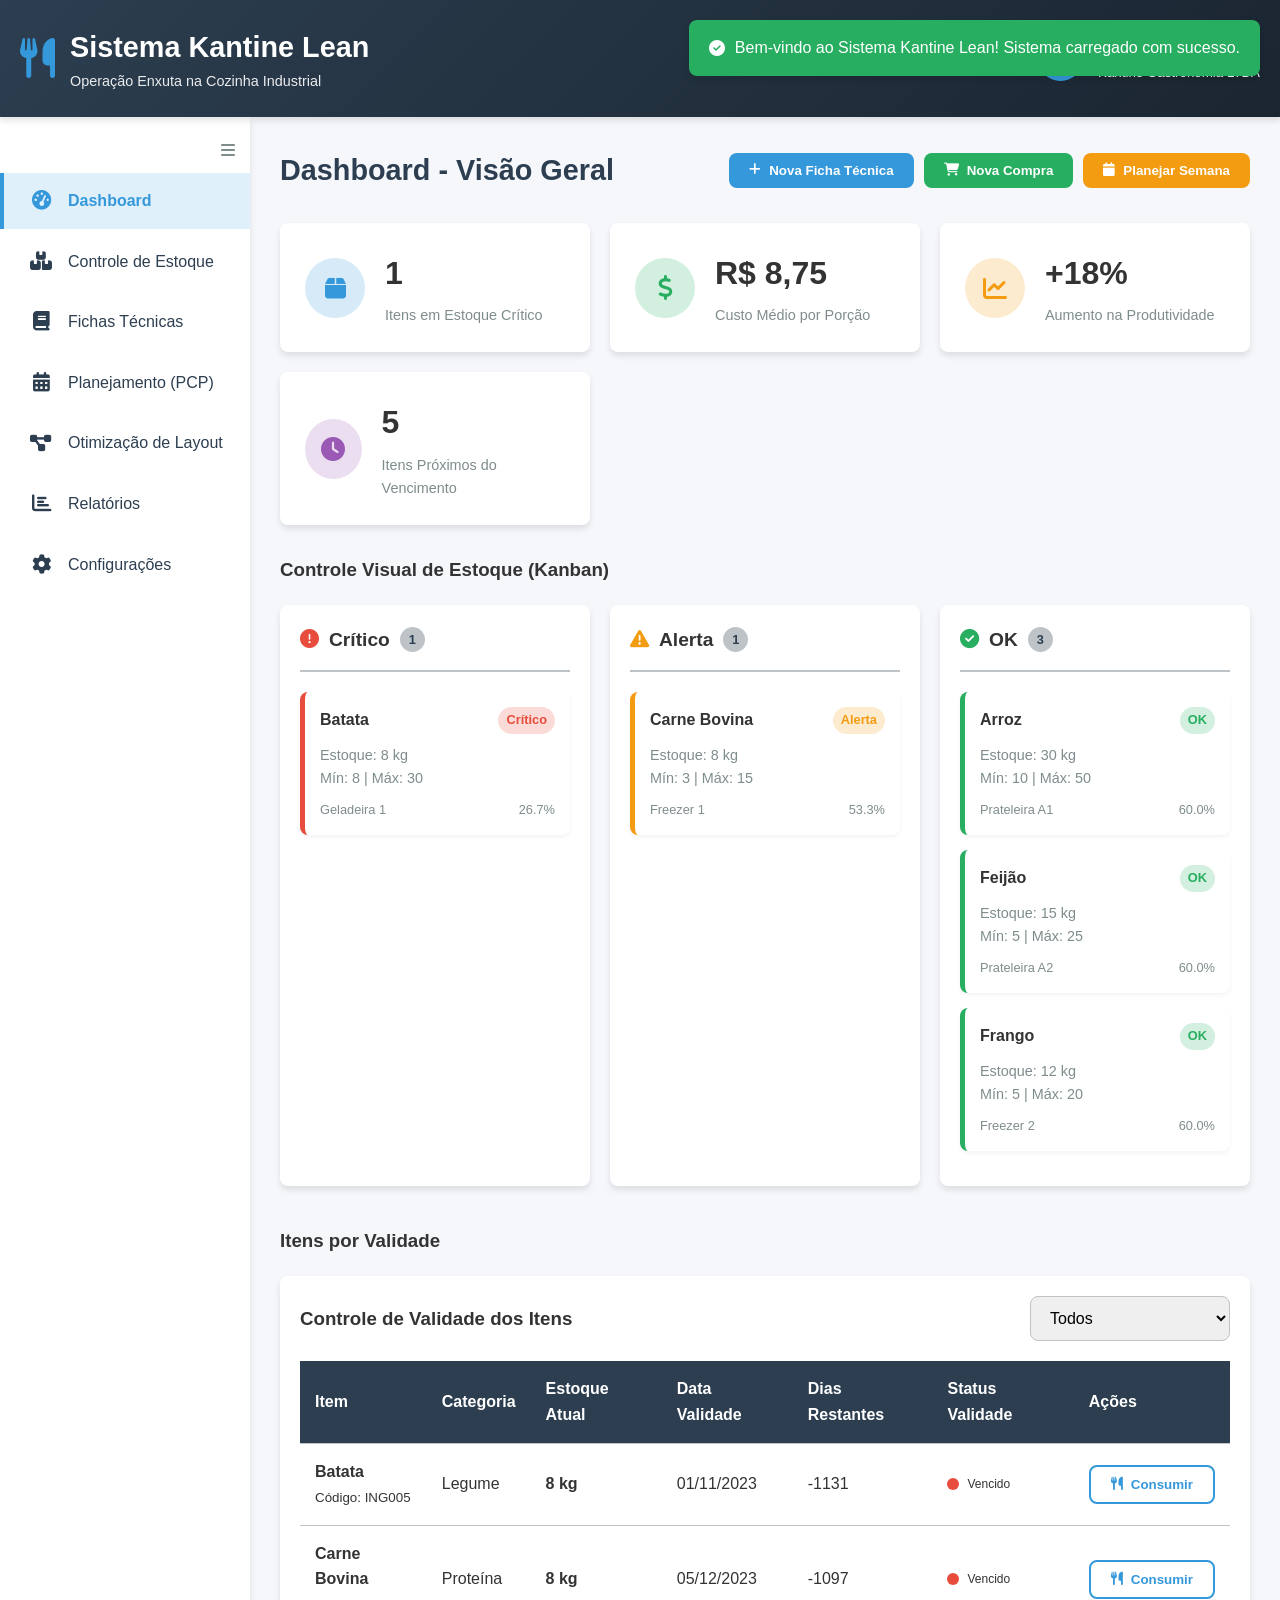
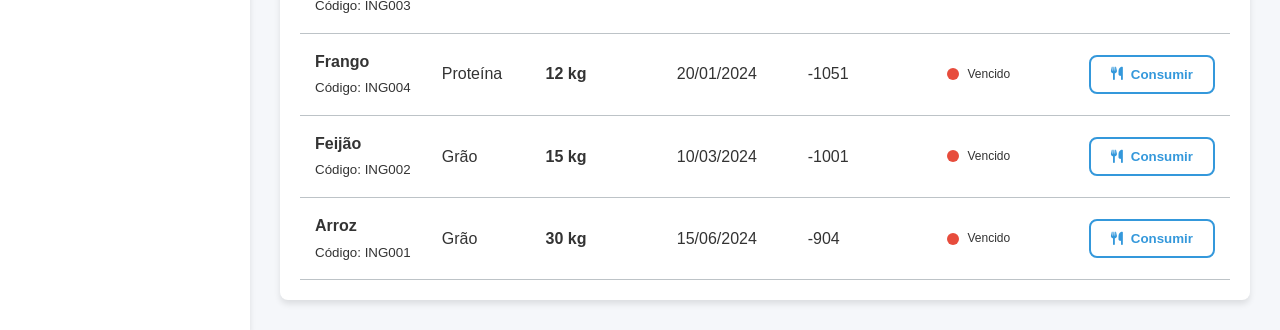
==== index.html @ 57b2794e "Add files via upload" ====
<!DOCTYPE html>
<html lang="pt-br">
<head>
    <meta charset="UTF-8">
    <meta name="viewport" content="width=device-width, initial-scale=1.0">
    <title>Sistema Kantine Lean - Operação Enxuta</title>
    <link rel="stylesheet" href="https://cdnjs.cloudflare.com/ajax/libs/font-awesome/6.4.0/css/all.min.css">
    <style>
        /* Reset e Estilos Globais */
        * {
            margin: 0;
            padding: 0;
            box-sizing: border-box;
        }

        :root {
            --primary-color: #2c3e50;
            --secondary-color: #3498db;
            --accent-color: #e74c3c;
            --success-color: #27ae60;
            --warning-color: #f39c12;
            --light-color: #ecf0f1;
            --dark-color: #2c3e50;
            --gray-color: #7f8c8d;
            --light-gray: #bdc3c7;
            --shadow: 0 4px 6px rgba(0, 0, 0, 0.1);
            --radius: 8px;
            --transition: all 0.3s ease;
        }

        body {
            font-family: 'Segoe UI', Tahoma, Geneva, Verdana, sans-serif;
            background-color: #f5f7fa;
            color: #333;
            line-height: 1.6;
        }

        .container {
            max-width: 1400px;
            margin: 0 auto;
            padding: 0 20px;
        }

        /* Header */
        .header {
            background: linear-gradient(135deg, var(--primary-color), #1a2530);
            color: white;
            padding: 1.5rem 0;
            box-shadow: var(--shadow);
            position: sticky;
            top: 0;
            z-index: 100;
        }

        .header-content {
            display: flex;
            justify-content: space-between;
            align-items: center;
        }

        .logo {
            display: flex;
            align-items: center;
            gap: 15px;
        }

        .logo-icon {
            font-size: 2.5rem;
            color: var(--secondary-color);
        }

        .logo-text h1 {
            font-size: 1.8rem;
            font-weight: 700;
        }

        .logo-text p {
            font-size: 0.9rem;
            opacity: 0.9;
        }

        .user-info {
            display: flex;
            align-items: center;
            gap: 15px;
        }

        .user-avatar {
            width: 45px;
            height: 45px;
            border-radius: 50%;
            background-color: var(--secondary-color);
            display: flex;
            align-items: center;
            justify-content: center;
            font-weight: bold;
        }

        /* Sidebar e Conteúdo Principal */
        .main-content {
            display: flex;
            min-height: calc(100vh - 120px);
        }

        .sidebar {
            width: 250px;
            background-color: white;
            box-shadow: var(--shadow);
            padding: 25px 0;
            transition: var(--transition);
        }

        .sidebar.collapsed {
            width: 70px;
        }

        .sidebar-toggle {
            display: flex;
            justify-content: flex-end;
            padding: 0 15px 15px;
            color: var(--gray-color);
            cursor: pointer;
        }

        .nav-menu {
            list-style: none;
        }

        .nav-item {
            margin-bottom: 5px;
        }

        .nav-link {
            display: flex;
            align-items: center;
            padding: 15px 25px;
            color: var(--dark-color);
            text-decoration: none;
            transition: var(--transition);
            border-left: 4px solid transparent;
        }

        .nav-link:hover {
            background-color: rgba(52, 152, 219, 0.1);
            border-left-color: var(--secondary-color);
        }

        .nav-link.active {
            background-color: rgba(52, 152, 219, 0.15);
            border-left-color: var(--secondary-color);
            color: var(--secondary-color);
            font-weight: 600;
        }

        .nav-icon {
            font-size: 1.2rem;
            margin-right: 15px;
            width: 24px;
            text-align: center;
        }

        .sidebar.collapsed .nav-text {
            display: none;
        }

        .sidebar.collapsed .nav-link {
            justify-content: center;
            padding: 15px 0;
        }

        .sidebar.collapsed .nav-icon {
            margin-right: 0;
        }

        .content {
            flex: 1;
            padding: 30px;
            overflow-y: auto;
        }

        /* Dashboard */
        .dashboard-header {
            display: flex;
            justify-content: space-between;
            align-items: center;
            margin-bottom: 30px;
        }

        .page-title {
            font-size: 1.8rem;
            color: var(--primary-color);
            font-weight: 700;
        }

        .quick-actions {
            display: flex;
            gap: 10px;
        }

        .btn {
            padding: 10px 20px;
            border: none;
            border-radius: var(--radius);
            cursor: pointer;
            font-weight: 600;
            display: inline-flex;
            align-items: center;
            gap: 8px;
            transition: var(--transition);
        }

        .btn-primary {
            background-color: var(--secondary-color);
            color: white;
        }

        .btn-success {
            background-color: var(--success-color);
            color: white;
        }

        .btn-warning {
            background-color: var(--warning-color);
            color: white;
        }

        .btn-danger {
            background-color: var(--accent-color);
            color: white;
        }

        .btn-outline {
            background-color: transparent;
            border: 2px solid var(--secondary-color);
            color: var(--secondary-color);
        }

        .btn:hover {
            transform: translateY(-2px);
            box-shadow: var(--shadow);
        }

        .stats-cards {
            display: grid;
            grid-template-columns: repeat(auto-fit, minmax(250px, 1fr));
            gap: 20px;
            margin-bottom: 30px;
        }

        .stat-card {
            background-color: white;
            border-radius: var(--radius);
            padding: 25px;
            box-shadow: var(--shadow);
            display: flex;
            align-items: center;
            transition: var(--transition);
        }

        .stat-card:hover {
            transform: translateY(-5px);
        }

        .stat-icon {
            width: 60px;
            height: 60px;
            border-radius: 50%;
            display: flex;
            align-items: center;
            justify-content: center;
            margin-right: 20px;
            font-size: 1.5rem;
        }

        .stat-icon.estoque {
            background-color: rgba(52, 152, 219, 0.2);
            color: var(--secondary-color);
        }

        .stat-icon.financeiro {
            background-color: rgba(39, 174, 96, 0.2);
            color: var(--success-color);
        }

        .stat-icon.produtividade {
            background-color: rgba(243, 156, 18, 0.2);
            color: var(--warning-color);
        }

        .stat-icon.qualidade {
            background-color: rgba(155, 89, 182, 0.2);
            color: #9b59b6;
        }

        .stat-info h3 {
            font-size: 2rem;
            margin-bottom: 5px;
        }

        .stat-info p {
            color: var(--gray-color);
            font-size: 0.9rem;
        }

        /* Kanban */
        .kanban-container {
            display: grid;
            grid-template-columns: repeat(auto-fill, minmax(300px, 1fr));
            gap: 20px;
            margin-top: 20px;
        }

        .kanban-column {
            background-color: white;
            border-radius: var(--radius);
            box-shadow: var(--shadow);
            padding: 20px;
        }

        .kanban-header {
            display: flex;
            justify-content: space-between;
            align-items: center;
            margin-bottom: 20px;
            padding-bottom: 15px;
            border-bottom: 2px solid var(--light-gray);
        }

        .column-title {
            font-size: 1.2rem;
            font-weight: 600;
            display: flex;
            align-items: center;
            gap: 10px;
        }

        .item-count {
            background-color: var(--light-gray);
            color: var(--dark-color);
            border-radius: 50%;
            width: 25px;
            height: 25px;
            display: flex;
            align-items: center;
            justify-content: center;
            font-size: 0.8rem;
        }

        .kanban-items {
            min-height: 100px;
        }

        .kanban-item {
            background-color: white;
            border-radius: var(--radius);
            padding: 15px;
            margin-bottom: 15px;
            box-shadow: 0 2px 4px rgba(0, 0, 0, 0.05);
            border-left: 5px solid;
            transition: var(--transition);
            cursor: pointer;
        }

        .kanban-item:hover {
            box-shadow: 0 4px 8px rgba(0, 0, 0, 0.1);
        }

        .kanban-item.critico {
            border-left-color: var(--accent-color);
        }

        .kanban-item.alerta {
            border-left-color: var(--warning-color);
        }

        .kanban-item.ok {
            border-left-color: var(--success-color);
        }

        .item-header {
            display: flex;
            justify-content: space-between;
            margin-bottom: 10px;
        }

        .item-title {
            font-weight: 600;
        }

        .item-status {
            font-size: 0.8rem;
            padding: 3px 8px;
            border-radius: 20px;
            font-weight: 600;
        }

        .status-critico {
            background-color: rgba(231, 76, 60, 0.2);
            color: var(--accent-color);
        }

        .status-alerta {
            background-color: rgba(243, 156, 18, 0.2);
            color: var(--warning-color);
        }

        .status-ok {
            background-color: rgba(39, 174, 96, 0.2);
            color: var(--success-color);
        }

        .item-details {
            font-size: 0.9rem;
            color: var(--gray-color);
            margin-bottom: 10px;
        }

        .item-footer {
            display: flex;
            justify-content: space-between;
            font-size: 0.8rem;
            color: var(--gray-color);
        }

        /* Formulários */
        .form-container {
            background-color: white;
            border-radius: var(--radius);
            box-shadow: var(--shadow);
            padding: 30px;
            max-width: 800px;
            margin: 0 auto;
        }

        .form-title {
            font-size: 1.5rem;
            margin-bottom: 25px;
            color: var(--primary-color);
            padding-bottom: 15px;
            border-bottom: 2px solid var(--light-gray);
        }

        .form-group {
            margin-bottom: 20px;
        }

        .form-row {
            display: flex;
            gap: 20px;
        }

        .form-row .form-group {
            flex: 1;
        }

        label {
            display: block;
            margin-bottom: 8px;
            font-weight: 600;
            color: var(--dark-color);
        }

        input, select, textarea {
            width: 100%;
            padding: 12px 15px;
            border: 1px solid var(--light-gray);
            border-radius: var(--radius);
            font-family: inherit;
            font-size: 1rem;
            transition: var(--transition);
        }

        input:focus, select:focus, textarea:focus {
            outline: none;
            border-color: var(--secondary-color);
            box-shadow: 0 0 0 3px rgba(52, 152, 219, 0.2);
        }

        .form-actions {
            display: flex;
            justify-content: flex-end;
            gap: 15px;
            margin-top: 30px;
            padding-top: 20px;
            border-top: 1px solid var(--light-gray);
        }

        /* Tabelas */
        .table-container {
            background-color: white;
            border-radius: var(--radius);
            box-shadow: var(--shadow);
            padding: 20px;
            overflow-x: auto;
        }

        .table-header {
            display: flex;
            justify-content: space-between;
            align-items: center;
            margin-bottom: 20px;
        }

        table {
            width: 100%;
            border-collapse: collapse;
        }

        thead {
            background-color: var(--primary-color);
            color: white;
        }

        th, td {
            padding: 15px;
            text-align: left;
            border-bottom: 1px solid var(--light-gray);
        }

        tbody tr:hover {
            background-color: rgba(52, 152, 219, 0.05);
        }

        .table-actions {
            display: flex;
            gap: 10px;
        }

        .action-btn {
            background: none;
            border: none;
            cursor: pointer;
            font-size: 1rem;
            padding: 5px;
            border-radius: 4px;
            transition: var(--transition);
        }

        .edit-btn {
            color: var(--secondary-color);
        }

        .edit-btn:hover {
            background-color: rgba(52, 152, 219, 0.1);
        }

        .delete-btn {
            color: var(--accent-color);
        }

        .delete-btn:hover {
            background-color: rgba(231, 76, 60, 0.1);
        }

        /* Layout Visual */
        .layout-container {
            background-color: white;
            border-radius: var(--radius);
            box-shadow: var(--shadow);
            padding: 30px;
            margin-top: 20px;
        }

        .layout-grid {
            display: grid;
            grid-template-columns: repeat(4, 1fr);
            grid-template-rows: repeat(4, 1fr);
            gap: 15px;
            height: 600px;
            margin-bottom: 30px;
        }

        .layout-area {
            border: 2px solid var(--light-gray);
            border-radius: var(--radius);
            display: flex;
            align-items: center;
            justify-content: center;
            padding: 20px;
            text-align: center;
            transition: var(--transition);
            cursor: pointer;
        }

        .layout-area:hover {
            transform: scale(1.02);
        }

        .area-recepcao {
            grid-column: 1;
            grid-row: 1 / 3;
            background-color: rgba(52, 152, 219, 0.1);
            border-color: var(--secondary-color);
        }

        .area-armazenamento {
            grid-column: 2;
            grid-row: 1 / 4;
            background-color: rgba(39, 174, 96, 0.1);
            border-color: var(--success-color);
        }

        .area-preparo {
            grid-column: 3;
            grid-row: 2 / 4;
            background-color: rgba(243, 156, 18, 0.1);
            border-color: var(--warning-color);
        }

        .area-cozimento {
            grid-column: 4;
            grid-row: 2 / 4;
            background-color: rgba(231, 76, 60, 0.1);
            border-color: var(--accent-color);
        }

        .area-montagem {
            grid-column: 3 / 5;
            grid-row: 4;
            background-color: rgba(155, 89, 182, 0.1);
            border-color: #9b59b6;
        }

        .area-expedicao {
            grid-column: 1 / 3;
            grid-row: 4;
            background-color: rgba(41, 128, 185, 0.1);
            border-color: #2980b9;
        }

        /* Fichas Técnicas */
        .recipe-card {
            background-color: white;
            border-radius: var(--radius);
            box-shadow: var(--shadow);
            padding: 25px;
            margin-bottom: 20px;
            transition: var(--transition);
        }

        .recipe-card:hover {
            transform: translateY(-5px);
        }

        .recipe-header {
            display: flex;
            justify-content: space-between;
            align-items: center;
            margin-bottom: 20px;
            padding-bottom: 15px;
            border-bottom: 2px solid var(--light-gray);
        }

        .recipe-title {
            font-size: 1.4rem;
            color: var(--primary-color);
        }

        .recipe-cost {
            font-weight: 600;
            color: var(--success-color);
            font-size: 1.2rem;
        }

        .recipe-details {
            display: grid;
            grid-template-columns: repeat(auto-fit, minmax(200px, 1fr));
            gap: 15px;
            margin-bottom: 20px;
        }

        .detail-item {
            display: flex;
            flex-direction: column;
        }

        .detail-label {
            font-size: 0.9rem;
            color: var(--gray-color);
            margin-bottom: 5px;
        }

        .detail-value {
            font-weight: 600;
        }

        /* Modal */
        .modal {
            display: none;
            position: fixed;
            top: 0;
            left: 0;
            width: 100%;
            height: 100%;
            background-color: rgba(0, 0, 0, 0.5);
            z-index: 1000;
            align-items: center;
            justify-content: center;
        }

        .modal.active {
            display: flex;
        }

        .modal-content {
            background-color: white;
            border-radius: var(--radius);
            width: 90%;
            max-width: 700px;
            max-height: 90vh;
            overflow-y: auto;
            box-shadow: 0 10px 30px rgba(0, 0, 0, 0.2);
        }

        .modal-header {
            display: flex;
            justify-content: space-between;
            align-items: center;
            padding: 20px 30px;
            border-bottom: 1px solid var(--light-gray);
        }

        .modal-title {
            font-size: 1.5rem;
            color: var(--primary-color);
        }

        .modal-close {
            background: none;
            border: none;
            font-size: 1.5rem;
            cursor: pointer;
            color: var(--gray-color);
        }

        .modal-body {
            padding: 30px;
        }

        /* Responsividade */
        @media (max-width: 1024px) {
            .main-content {
                flex-direction: column;
            }
            
            .sidebar {
                width: 100%;
                padding: 15px 0;
            }
            
            .nav-menu {
                display: flex;
                overflow-x: auto;
            }
            
            .nav-item {
                margin-bottom: 0;
                flex-shrink: 0;
            }
            
            .nav-link {
                padding: 15px 20px;
                border-left: none;
                border-bottom: 3px solid transparent;
            }
            
            .nav-link:hover, .nav-link.active {
                border-left: none;
                border-bottom-color: var(--secondary-color);
            }
            
            .content {
                padding: 20px;
            }
            
            .layout-grid {
                height: 400px;
            }
        }

        @media (max-width: 768px) {
            .header-content {
                flex-direction: column;
                gap: 15px;
                text-align: center;
            }
            
            .quick-actions {
                flex-wrap: wrap;
                justify-content: center;
            }
            
            .form-row {
                flex-direction: column;
                gap: 0;
            }
            
            .layout-grid {
                grid-template-columns: repeat(2, 1fr);
                grid-template-rows: repeat(6, 1fr);
                height: 500px;
            }
            
            .area-recepcao {
                grid-column: 1;
                grid-row: 1;
            }
            
            .area-armazenamento {
                grid-column: 2;
                grid-row: 1 / 3;
            }
            
            .area-preparo {
                grid-column: 1;
                grid-row: 2 / 4;
            }
            
            .area-cozimento {
                grid-column: 2;
                grid-row: 3 / 5;
            }
            
            .area-montagem {
                grid-column: 1;
                grid-row: 4 / 6;
            }
            
            .area-expedicao {
                grid-column: 2;
                grid-row: 5 / 7;
            }
        }

        /* Animações */
        @keyframes fadeIn {
            from { opacity: 0; transform: translateY(20px); }
            to { opacity: 1; transform: translateY(0); }
        }

        .fade-in {
            animation: fadeIn 0.5s ease forwards;
        }

        /* Notificações */
        .notification {
            position: fixed;
            top: 20px;
            right: 20px;
            padding: 15px 20px;
            border-radius: var(--radius);
            color: white;
            display: flex;
            align-items: center;
            gap: 10px;
            box-shadow: var(--shadow);
            z-index: 1001;
            animation: fadeIn 0.3s ease;
        }

        .notification.success {
            background-color: var(--success-color);
        }

        .notification.warning {
            background-color: var(--warning-color);
        }

        .notification.error {
            background-color: var(--accent-color);
        }

        /* Badges */
        .badge {
            display: inline-block;
            padding: 5px 10px;
            border-radius: 20px;
            font-size: 0.8rem;
            font-weight: 600;
        }

        .badge-primary {
            background-color: rgba(52, 152, 219, 0.2);
            color: var(--secondary-color);
        }

        .badge-success {
            background-color: rgba(39, 174, 96, 0.2);
            color: var(--success-color);
        }

        .badge-warning {
            background-color: rgba(243, 156, 18, 0.2);
            color: var(--warning-color);
        }

        .badge-danger {
            background-color: rgba(231, 76, 60, 0.2);
            color: var(--accent-color);
        }
    </style>
</head>
<body>
<!DOCTYPE html>
<html lang="pt-br">
<head>
    <meta charset="UTF-8">
    <meta name="viewport" content="width=device-width, initial-scale=1.0">
    <title>Sistema Kantine Lean - Operação Enxuta</title>
    <link rel="stylesheet" href="style.css">
    <link rel="stylesheet" href="https://cdnjs.cloudflare.com/ajax/libs/font-awesome/6.4.0/css/all.min.css">
    <style>
        /* Estilos adicionais para a coluna de validade */
        .validade-status {
            display: flex;
            align-items: center;
            gap: 8px;
        }
        
        .validade-indicator {
            width: 12px;
            height: 12px;
            border-radius: 50%;
        }
        
        .validade-ok {
            background-color: #27ae60;
        }
        
        .validade-alerta {
            background-color: #f39c12;
        }
        
        .validade-critica {
            background-color: #e74c3c;
        }
        
        .validade-text {
            font-size: 12px;
            font-weight: 500;
        }
        
        /* Ajustes para os modais */
        .modal {
            z-index: 10000;
        }
        
        /* Ajustes para os formulários */
        .form-group input:valid,
        .form-group select:valid {
            border-color: #27ae60;
        }
        
        .form-group input:invalid:focus,
        .form-group select:invalid:focus {
            border-color: #e74c3c;
        }
    </style>
</head>
<body>
    <!-- Header -->
    <header class="header">
        <div class="container header-content">
            <div class="logo">
                <div class="logo-icon">
                    <i class="fas fa-utensils"></i>
                </div>
                <div class="logo-text">
                    <h1>Sistema Kantine Lean</h1>
                    <p>Operação Enxuta na Cozinha Industrial</p>
                </div>
            </div>
            <div class="user-info">
                <div class="user-avatar">
                    <i class="fas fa-user"></i>
                </div>
                <div>
                    <p>Gerente da Cozinha</p>
                    <small>Kantine Gastronomia LTDA</small>
                </div>
            </div>
        </div>
    </header>

    <!-- Conteúdo Principal -->
    <div class="main-content">
        <!-- Sidebar -->
        <nav class="sidebar">
            <div class="sidebar-toggle" id="sidebarToggle">
                <i class="fas fa-bars"></i>
            </div>
            <ul class="nav-menu">
                <li class="nav-item">
                    <a href="#" class="nav-link active" data-page="dashboard">
                        <i class="fas fa-tachometer-alt nav-icon"></i>
                        <span class="nav-text">Dashboard</span>
                    </a>
                </li>
                <li class="nav-item">
                    <a href="#" class="nav-link" data-page="estoque">
                        <i class="fas fa-boxes nav-icon"></i>
                        <span class="nav-text">Controle de Estoque</span>
                    </a>
                </li>
                <li class="nav-item">
                    <a href="#" class="nav-link" data-page="fichas">
                        <i class="fas fa-book nav-icon"></i>
                        <span class="nav-text">Fichas Técnicas</span>
                    </a>
                </li>
                <li class="nav-item">
                    <a href="#" class="nav-link" data-page="pcp">
                        <i class="fas fa-calendar-alt nav-icon"></i>
                        <span class="nav-text">Planejamento (PCP)</span>
                    </a>
                </li>
                <li class="nav-item">
                    <a href="#" class="nav-link" data-page="layout">
                        <i class="fas fa-project-diagram nav-icon"></i>
                        <span class="nav-text">Otimização de Layout</span>
                    </a>
                </li>
                <li class="nav-item">
                    <a href="#" class="nav-link" data-page="relatorios">
                        <i class="fas fa-chart-bar nav-icon"></i>
                        <span class="nav-text">Relatórios</span>
                    </a>
                </li>
                <li class="nav-item">
                    <a href="#" class="nav-link" data-page="configuracoes">
                        <i class="fas fa-cog nav-icon"></i>
                        <span class="nav-text">Configurações</span>
                    </a>
                </li>
            </ul>
        </nav>

        <!-- Conteúdo Dinâmico -->
        <main class="content" id="mainContent">
            <!-- Dashboard será carregado aqui por padrão -->
            <div class="dashboard-content" id="dashboardPage">
                <div class="dashboard-header">
                    <h2 class="page-title">Dashboard - Visão Geral</h2>
                    <div class="quick-actions">
                        <button class="btn btn-primary" id="novaFichaBtn">
                            <i class="fas fa-plus"></i> Nova Ficha Técnica
                        </button>
                        <button class="btn btn-success" id="novaCompraBtn">
                            <i class="fas fa-shopping-cart"></i> Nova Compra
                        </button>
                        <button class="btn btn-warning" id="planejamentoBtn">
                            <i class="fas fa-calendar"></i> Planejar Semana
                        </button>
                    </div>
                </div>

                <!-- Cards de Estatísticas -->
                <div class="stats-cards">
                    <div class="stat-card">
                        <div class="stat-icon estoque">
                            <i class="fas fa-box"></i>
                        </div>
                        <div class="stat-info">
                            <h3 id="estoqueCritico">12</h3>
                            <p>Itens em Estoque Crítico</p>
                        </div>
                    </div>
                    <div class="stat-card">
                        <div class="stat-icon financeiro">
                            <i class="fas fa-dollar-sign"></i>
                        </div>
                        <div class="stat-info">
                            <h3>R$ <span id="custoMedio">8,75</span></h3>
                            <p>Custo Médio por Porção</p>
                        </div>
                    </div>
                    <div class="stat-card">
                        <div class="stat-icon produtividade">
                            <i class="fas fa-chart-line"></i>
                        </div>
                        <div class="stat-info">
                            <h3 id="produtividade">+18%</h3>
                            <p>Aumento na Produtividade</p>
                        </div>
                    </div>
                    <div class="stat-card">
                        <div class="stat-icon qualidade">
                            <i class="fas fa-clock"></i>
                        </div>
                        <div class="stat-info">
                            <h3 id="validadeCritica">3</h3>
                            <p>Itens Próximos do Vencimento</p>
                        </div>
                    </div>
                </div>

                <!-- Sistema Kanban -->
                <h3 style="margin: 30px 0 20px;">Controle Visual de Estoque (Kanban)</h3>
                <div class="kanban-container">
                    <div class="kanban-column">
                        <div class="kanban-header">
                            <div class="column-title">
                                <i class="fas fa-exclamation-circle" style="color: #e74c3c;"></i>
                                <span>Crítico</span>
                                <div class="item-count" id="countCritico">5</div>
                            </div>
                        </div>
                        <div class="kanban-items" id="kanbanCritico">
                            <!-- Itens críticos serão inseridos aqui via JavaScript -->
                        </div>
                    </div>
                    
                    <div class="kanban-column">
                        <div class="kanban-header">
                            <div class="column-title">
                                <i class="fas fa-exclamation-triangle" style="color: #f39c12;"></i>
                                <span>Alerta</span>
                                <div class="item-count" id="countAlerta">7</div>
                            </div>
                        </div>
                        <div class="kanban-items" id="kanbanAlerta">
                            <!-- Itens em alerta serão inseridos aqui via JavaScript -->
                        </div>
                    </div>
                    
                    <div class="kanban-column">
                        <div class="kanban-header">
                            <div class="column-title">
                                <i class="fas fa-check-circle" style="color: #27ae60;"></i>
                                <span>OK</span>
                                <div class="item-count" id="countOk">24</div>
                            </div>
                        </div>
                        <div class="kanban-items" id="kanbanOk">
                            <!-- Itens OK serão inseridos aqui via JavaScript -->
                        </div>
                    </div>
                </div>

                <!-- Tabela de Itens com Validade -->
                <h3 style="margin: 40px 0 20px;">Itens por Validade</h3>
                <div class="table-container">
                    <div class="table-header">
                        <h3>Controle de Validade dos Itens</h3>
                        <select id="filtroValidade" style="width: 200px;">
                            <option value="todos">Todos</option>
                            <option value="critica">Próximos do Vencimento</option>
                            <option value="alerta">Atenção</option>
                            <option value="ok">OK</option>
                        </select>
                    </div>
                    <table id="validadeTable">
                        <thead>
                            <tr>
                                <th>Item</th>
                                <th>Categoria</th>
                                <th>Estoque Atual</th>
                                <th>Data Validade</th>
                                <th>Dias Restantes</th>
                                <th>Status Validade</th>
                                <th>Ações</th>
                            </tr>
                        </thead>
                        <tbody id="validadeTableBody">
                            <!-- Dados serão inseridos via JavaScript -->
                        </tbody>
                    </table>
                </div>
            </div>

            <!-- Página de Estoque (inicialmente oculta) -->
            <div class="estoque-content" id="estoquePage" style="display: none;">
                <div class="dashboard-header">
                    <h2 class="page-title">Controle de Estoque Kanban</h2>
                    <div class="quick-actions">
                        <button class="btn btn-primary" id="novoItemBtn">
                            <i class="fas fa-plus"></i> Novo Item
                        </button>
                        <button class="btn btn-success" id="entradaEstoqueBtn">
                            <i class="fas fa-arrow-down"></i> Entrada
                        </button>
                        <button class="btn btn-warning" id="saidaEstoqueBtn">
                            <i class="fas fa-arrow-up"></i> Saída
                        </button>
                        <button class="btn btn-info" id="movimentacoesBtn">
                            <i class="fas fa-history"></i> Histórico
                        </button>
                    </div>
                </div>

                <div class="table-container">
                    <div class="table-header">
                        <h3>Todos os Itens em Estoque</h3>
                        <input type="text" id="buscarItemInput" placeholder="Buscar item..." style="width: 300px;">
                    </div>
                    <table id="estoqueTable">
                        <thead>
                            <tr>
                                <th>Item</th>
                                <th>Categoria</th>
                                <th>Estoque Atual</th>
                                <th>Estoque Mín.</th>
                                <th>Estoque Máx.</th>
                                <th>Data Validade</th>
                                <th>Status Validade</th>
                                <th>Localização</th>
                                <th>Status Estoque</th>
                                <th>Ações</th>
                            </tr>
                        </thead>
                        <tbody id="estoqueTableBody">
                            <!-- Dados serão inseridos via JavaScript -->
                        </tbody>
                    </table>
                </div>
                
                <!-- Histórico de Movimentações -->
                <div class="table-container" id="historicoContainer" style="display: none; margin-top: 30px;">
                    <div class="table-header">
                        <h3>Histórico de Movimentações</h3>
                        <div>
                            <select id="filtroTipoMov">
                                <option value="todos">Todos os tipos</option>
                                <option value="entrada">Entradas</option>
                                <option value="saida">Saídas</option>
                                <option value="ajuste">Ajustes</option>
                            </select>
                            <input type="date" id="filtroDataMov" style="margin-left: 10px;">
                        </div>
                    </div>
                    <table id="historicoTable">
                        <thead>
                            <tr>
                                <th>Data</th>
                                <th>Tipo</th>
                                <th>Item</th>
                                <th>Quantidade</th>
                                <th>Responsável</th>
                                <th>Motivo</th>
                                <th>Lote</th>
                            </tr>
                        </thead>
                        <tbody id="historicoTableBody">
                            <!-- Dados serão inseridos via JavaScript -->
                        </tbody>
                    </table>
                </div>
            </div>

            <!-- Página de Fichas Técnicas (inicialmente oculta) -->
            <div class="fichas-content" id="fichasPage" style="display: none;">
                <div class="dashboard-header">
                    <h2 class="page-title">Fichas Técnicas e POPs</h2>
                    <div class="quick-actions">
                        <button class="btn btn-primary" id="novaReceitaBtn">
                            <i class="fas fa-plus"></i> Nova Receita
                        </button>
                        <button class="btn btn-success" id="calcularCustosBtn">
                            <i class="fas fa-calculator"></i> Calcular Custos
                        </button>
                        <button class="btn btn-info" id="gerarPOPBtn">
                            <i class="fas fa-print"></i> Gerar POP
                        </button>
                    </div>
                </div>

                <div class="tabs" style="margin-bottom: 20px;">
                    <div class="tab active" data-subtab="fichas-list">Todas as Receitas</div>
                    <div class="tab" data-subtab="fichas-detail">Detalhes da Receita</div>
                    <div class="tab" data-subtab="fichas-pops">POPs</div>
                </div>

                <!-- Lista de Receitas -->
                <div id="fichas-list" class="tab-content active">
                    <div class="table-container">
                        <div class="table-header">
                            <h3>Todas as Receitas Cadastradas</h3>
                            <select id="filtroCategoriaReceita" style="width: 200px;">
                                <option value="">Todas as categorias</option>
                                <option value="Prato Principal">Prato Principal</option>
                                <option value="Guarnição">Guarnição</option>
                                <option value="Salada">Salada</option>
                                <option value="Sobremesa">Sobremesa</option>
                                <option value="Molho">Molho</option>
                            </select>
                        </div>
                        <table>
                            <thead>
                                <tr>
                                    <th>Receita</th>
                                    <th>Categoria</th>
                                    <th>Porções</th>
                                    <th>Custo/Porção</th>
                                    <th>Tempo</th>
                                    <th>Status</th>
                                    <th>Ações</th>
                                </tr>
                            </thead>
                            <tbody id="receitasTableBody">
                                <!-- Dados serão inseridos via JavaScript -->
                            </tbody>
                        </table>
                    </div>
                </div>

                <!-- Detalhes da Receita -->
                <div id="fichas-detail" class="tab-content" style="display: none;">
                    <div class="recipe-card">
                        <div class="recipe-header">
                            <h3 class="recipe-title" id="detailRecipeTitle">Feijoada Completa</h3>
                            <div class="recipe-cost" id="detailRecipeCost">Custo por porção: R$ 8,75</div>
                        </div>
                        <div class="recipe-details">
                            <div class="detail-item">
                                <span class="detail-label">Categoria</span>
                                <span class="detail-value" id="detailRecipeCategory">Prato Principal</span>
                            </div>
                            <div class="detail-item">
                                <span class="detail-label">Porções</span>
                                <span class="detail-value" id="detailRecipePortions">20</span>
                            </div>
                            <div class="detail-item">
                                <span class="detail-label">Tempo de Preparo</span>
                                <span class="detail-value" id="detailRecipeTime">120 min</span>
                            </div>
                            <div class="detail-item">
                                <span class="detail-label">Rendimento</span>
                                <span class="detail-value" id="detailRecipeYield">95%</span>
                            </div>
                            <div class="detail-item">
                                <span class="detail-label">Custo Total</span>
                                <span class="detail-value" id="detailRecipeTotalCost">R$ 175,00</span>
                            </div>
                        </div>
                        <div style="margin-top: 15px;">
                            <h4>Ingredientes:</h4>
                            <table class="ingredients-table" style="width: 100%; margin-top: 10px;">
                                <thead>
                                    <tr>
                                        <th>Ingrediente</th>
                                        <th>Quantidade</th>
                                        <th>Custo Unitário</th>
                                        <th>Custo Total</th>
                                        <th>Estoque</th>
                                    </tr>
                                </thead>
                                <tbody id="ingredientesTableBody">
                                    <!-- Ingredientes serão inseridos via JavaScript -->
                                </tbody>
                            </table>
                        </div>
                        <div style="margin-top: 20px;">
                            <h4>Modo de Preparo (POP):</h4>
                            <div id="detailRecipeInstructions" style="margin-top: 10px; padding: 15px; background-color: #f8f9fa; border-radius: var(--radius);">
                                <ol id="recipeInstructionsList" style="margin-left: 20px;">
                                    <!-- Passos serão inseridos via JavaScript -->
                                </ol>
                            </div>
                        </div>
                        <div style="margin-top: 20px;">
                            <h4>Informações Nutricionais (por porção):</h4>
                            <div class="recipe-details" style="margin-top: 10px;">
                                <div class="detail-item">
                                    <span class="detail-label">Calorias</span>
                                    <span class="detail-value" id="detailRecipeCalories">450 kcal</span>
                                </div>
                                <div class="detail-item">
                                    <span class="detail-label">Proteínas</span>
                                    <span class="detail-value" id="detailRecipeProteins">25g</span>
                                </div>
                                <div class="detail-item">
                                    <span class="detail-label">Carboidratos</span>
                                    <span class="detail-value" id="detailRecipeCarbs">35g</span>
                                </div>
                                <div class="detail-item">
                                    <span class="detail-label">Gorduras</span>
                                    <span class="detail-value" id="detailRecipeFats">18g</span>
                                </div>
                            </div>
                        </div>
                        <div class="form-actions" style="margin-top: 30px;">
                            <button class="btn btn-primary" id="editarReceitaBtn">Editar Ficha</button>
                            <button class="btn btn-outline" id="imprimirPOPBtn">Imprimir POP</button>
                            <button class="btn btn-success" id="produzirReceitaBtn">Produzir Receita</button>
                        </div>
                    </div>
                </div>

                <!-- POPs -->
                <div id="fichas-pops" class="tab-content" style="display: none;">
                    <div class="pops-container">
                        <h3>Procedimentos Operacionais Padrão (POPs)</h3>
                        <p style="margin-bottom: 20px; color: var(--gray-color);">
                            POPs padronizam os processos da cozinha para garantir qualidade e segurança alimentar.
                        </p>
                        
                        <div class="pop-card">
                            <div class="pop-header">
                                <h4>POP-001: Recebimento de Matéria-Prima</h4>
                                <span class="badge badge-success">Ativo</span>
                            </div>
                            <div class="pop-body">
                                <p><strong>Objetivo:</strong> Estabelecer o procedimento para recebimento, inspeção e armazenamento de matéria-prima.</p>
                                <p><strong>Responsável:</strong> Auxiliar de Cozinha/Estoquista</p>
                                <div class="pop-steps">
                                    <h5>Passos do Procedimento:</h5>
                                    <ol>
                                        <li>Verificar nota fiscal e pedido de compra</li>
                                        <li>Inspecionar qualidade dos produtos (cor, odor, textura, validade)</li>
                                        <li>Rejeitar produtos fora do padrão ou vencidos</li>
                                        <li>Registrar entrada no sistema com lote e validade</li>
                                        <li>Armazenar conforme categoria (seco, refrigerado, congelado)</li>
                                        <li>Aplicar etiqueta com data de recebimento e validade</li>
                                    </ol>
                                </div>
                            </div>
                        </div>
                        
                        <div class="pop-card">
                            <div class="pop-header">
                                <h4>POP-002: Pré-preparo de Hortifruti</h4>
                                <span class="badge badge-success">Ativo</span>
                            </div>
                            <div class="pop-body">
                                <p><strong>Objetivo:</strong> Padronizar o processo de higienização e corte de frutas, legumes e verduras.</p>
                                <p><strong>Responsável:</strong> Auxiliar de Cozinha</p>
                                <div class="pop-steps">
                                    <h5>Passos do Procedimento:</h5>
                                    <ol>
                                        <li>Selecionar e separar produtos por tipo</li>
                                        <li>Lavar em água corrente para remover sujidades</li>
                                        <li>Imersão em solução clorada (200ppm por 15 minutos)</li>
                                        <li>Enxágue em água potável</li>
                                        <li>Secar em centrífuga de saladas ou papel toalha</li>
                                        <li>Cortar conforme padrão estabelecido na ficha técnica</li>
                                        <li>Armazenar em recipientes identificados e datados</li>
                                    </ol>
                                </div>
                            </div>
                        </div>
                    </div>
                </div>
            </div>

            <!-- Página de Layout (inicialmente oculta) -->
            <div class="layout-content" id="layoutPage" style="display: none;">
                <div class="dashboard-header">
                    <h2 class="page-title">Otimização de Layout</h2>
                    <div class="quick-actions">
                        <button class="btn btn-primary" id="simularFluxoBtn">
                            <i class="fas fa-shoe-prints"></i> Simular Fluxo
                        </button>
                        <button class="btn btn-success" id="proporLayoutBtn">
                            <i class="fas fa-lightbulb"></i> Propor Melhorias
                        </button>
                    </div>
                </div>

                <div class="layout-container">
                    <h3 style="margin-bottom: 20px;">Layout Atual da Cozinha</h3>
                    <p style="margin-bottom: 20px; color: var(--gray-color);">
                        Clique em cada área para ver detalhes e sugestões de melhoria.
                    </p>
                    
                    <div class="layout-grid">
                        <div class="layout-area area-recepcao" data-area="recepcao">
                            <div>
                                <h4>Recepção MP</h4>
                                <p>Entrada de matérias-primas</p>
                            </div>
                        </div>
                        <div class="layout-area area-armazenamento" data-area="armazenamento">
                            <div>
                                <h4>Armazenamento</h4>
                                <p>Estoque seco e frio</p>
                            </div>
                        </div>
                        <div class="layout-area area-preparo" data-area="preparo">
                            <div>
                                <h4>Preparo</h4>
                                <p>Corte, lavagem, pré-preparo</p>
                            </div>
                        </div>
                        <div class="layout-area area-cozimento" data-area="cozimento">
                            <div>
                                <h4>Cozimento</h4>
                                <p>Fogões, fornos, chapa</p>
                            </div>
                        </div>
                        <div class="layout-area area-montagem" data-area="montagem">
                            <div>
                                <h4>Montagem</h4>
                                <p>Porcionamento e montagem</p>
                            </div>
                        </div>
                        <div class="layout-area area-expedicao" data-area="expedicao">
                            <div>
                                <h4>Expedição</h4>
                                <p>Embalagem e distribuição</p>
                            </div>
                        </div>
                    </div>
                    
                    <div id="areaDetails" style="margin-top: 30px; padding: 20px; background-color: rgba(52, 152, 219, 0.05); border-radius: var(--radius);">
                        <h4>Clique em uma área para ver detalhes</h4>
                        <p>Selecione uma área do layout para visualizar informações específicas e sugestões de melhoria.</p>
                    </div>
                </div>

                <div class="table-container" style="margin-top: 30px;">
                    <div class="table-header">
                        <h3>Fluxos Identificados (Diagrama Espaguete)</h3>
                        <button class="btn btn-outline" id="calcularDeslocamentosBtn">
                            <i class="fas fa-ruler"></i> Calcular Deslocamentos
                        </button>
                    </div>
                    <table>
                        <thead>
                            <tr>
                                <th>Origem</th>
                                <th>Destino</th>
                                <th>Distância (m)</th>
                                <th>Tipo</th>
                                <th>Observação</th>
                            </tr>
                        </thead>
                        <tbody id="fluxosTableBody">
                            <!-- Dados serão inseridos via JavaScript -->
                        </tbody>
                    </table>
                </div>
            </div>
        </main>
    </div>

    <!-- Modal para Novo Item -->
    <div class="modal" id="novoItemModal">
        <div class="modal-content">
            <div class="modal-header">
                <h3 class="modal-title">Cadastrar Novo Item no Estoque</h3>
                <button class="modal-close" id="closeNovoItemModal">&times;</button>
            </div>
            <div class="modal-body">
                <form id="novoItemForm">
                    <div class="form-row">
                        <div class="form-group">
                            <label for="itemCodigo">Código do Item *</label>
                            <input type="text" id="itemCodigo" required>
                        </div>
                        <div class="form-group">
                            <label for="itemNome">Nome do Item *</label>
                            <input type="text" id="itemNome" required>
                        </div>
                    </div>
                    
                    <div class="form-row">
                        <div class="form-group">
                            <label for="itemCategoria">Categoria *</label>
                            <select id="itemCategoria" required>
                                <option value="">Selecione...</option>
                                <option value="Proteína">Proteína</option>
                                <option value="Legume">Legume</option>
                                <option value="Grão">Grão</option>
                                <option value="Tempero">Tempero</option>
                                <option value="Líquido">Líquido</option>
                                <option value="Outro">Outro</option>
                            </select>
                        </div>
                        <div class="form-group">
                            <label for="itemUnidade">Unidade *</label>
                            <select id="itemUnidade" required>
                                <option value="">Selecione...</option>
                                <option value="kg">kg</option>
                                <option value="g">g</option>
                                <option value="un">un</option>
                                <option value="lt">lt</option>
                                <option value="ml">ml</option>
                            </select>
                        </div>
                    </div>
                    
                    <div class="form-row">
                        <div class="form-group">
                            <label for="estoqueMin">Estoque Mínimo *</label>
                            <input type="number" id="estoqueMin" required min="0" step="0.01">
                        </div>
                        <div class="form-group">
                            <label for="estoqueMax">Estoque Máximo *</label>
                            <input type="number" id="estoqueMax" required min="0" step="0.01">
                        </div>
                    </div>
                    
                    <div class="form-row">
                        <div class="form-group">
                            <label for="localizacao">Localização na Cozinha *</label>
                            <input type="text" id="localizacao" placeholder="Ex: Prateleira A1, Freezer 2" required>
                        </div>
                        <div class="form-group">
                            <label for="quantidadeInicial">Quantidade Inicial</label>
                            <input type="number" id="quantidadeInicial" min="0" step="0.01" value="0">
                        </div>
                    </div>
                    
                    <div class="form-row">
                        <div class="form-group">
                            <label for="validadePadrao">Validade Padrão (dias)</label>
                            <input type="number" id="validadePadrao" min="1" value="30">
                            <small>Número de dias padrão para validade deste item</small>
                        </div>
                        <div class="form-group">
                            <label for="custoUnitario">Custo Unitário (R$)</label>
                            <input type="number" id="custoUnitario" min="0" step="0.01" value="0">
                        </div>
                    </div>
                    
                    <div class="form-actions">
                        <button type="button" class="btn btn-outline" id="cancelarNovoItem">Cancelar</button>
                        <button type="submit" class="btn btn-primary">Salvar Item</button>
                    </div>
                </form>
            </div>
        </div>
    </div>

    <!-- Modal para Nova Ficha Técnica -->
    <div class="modal" id="novaFichaModal">
        <div class="modal-content">
            <div class="modal-header">
                <h3 class="modal-title">Nova Ficha Técnica</h3>
                <button class="modal-close" id="closeFichaModal">&times;</button>
            </div>
            <div class="modal-body">
                <form id="novaFichaForm">
                    <div class="form-row">
                        <div class="form-group">
                            <label for="receitaCodigo">Código da Receita *</label>
                            <input type="text" id="receitaCodigo" required placeholder="Ex: REC001">
                        </div>
                        <div class="form-group">
                            <label for="receitaNome">Nome da Receita *</label>
                            <input type="text" id="receitaNome" required placeholder="Ex: Feijoada Completa">
                        </div>
                    </div>
                    
                    <div class="form-row">
                        <div class="form-group">
                            <label for="receitaCategoria">Categoria *</label>
                            <select id="receitaCategoria" required>
                                <option value="">Selecione...</option>
                                <option value="Prato Principal">Prato Principal</option>
                                <option value="Guarnição">Guarnição</option>
                                <option value="Salada">Salada</option>
                                <option value="Sobremesa">Sobremesa</option>
                                <option value="Molho">Molho</option>
                            </select>
                        </div>
                        <div class="form-group">
                            <label for="receitaPorcoes">Número de Porções *</label>
                            <input type="number" id="receitaPorcoes" required min="1" value="1">
                        </div>
                    </div>
                    
                    <div class="form-row">
                        <div class="form-group">
                            <label for="tempoPreparo">Tempo de Preparo (minutos) *</label>
                            <input type="number" id="tempoPreparo" required min="1" value="30">
                        </div>
                        <div class="form-group">
                            <label for="rendimento">Rendimento Esperado (%)</label>
                            <input type="number" id="rendimento" min="1" max="100" value="95">
                        </div>
                    </div>
                    
                    <div class="form-group">
                        <label for="receitaDescricao">Descrição da Receita</label>
                        <textarea id="receitaDescricao" rows="3" placeholder="Descreva brevemente a receita..."></textarea>
                    </div>
                    
                    <div class="form-actions">
                        <button type="button" class="btn btn-outline" id="cancelarFicha">Cancelar</button>
                        <button type="submit" class="btn btn-primary">Criar Ficha</button>
                    </div>
                </form>
            </div>
        </div>
    </div>

    <!-- Modal para Entrada de Produto -->
    <div class="modal" id="entradaModal">
        <div class="modal-content">
            <div class="modal-header">
                <h3 class="modal-title">Registrar Entrada de Produto</h3>
                <button class="modal-close" id="closeEntradaModal">&times;</button>
            </div>
            <div class="modal-body">
                <form id="entradaForm">
                    <div class="form-row">
                        <div class="form-group">
                            <label for="entradaItem">Item *</label>
                            <select id="entradaItem" required>
                                <option value="">Selecione um item...</option>
                                <!-- Opções serão preenchidas via JavaScript -->
                            </select>
                        </div>
                        <div class="form-group">
                            <label for="entradaQuantidade">Quantidade *</label>
                            <input type="number" id="entradaQuantidade" required min="0.01" step="0.01">
                        </div>
                    </div>
                    
                    <div class="form-row">
                        <div class="form-group">
                            <label for="entradaLote">Número do Lote</label>
                            <input type="text" id="entradaLote" placeholder="Opcional">
                        </div>
                        <div class="form-group">
                            <label for="entradaValidade">Data de Validade</label>
                            <input type="date" id="entradaValidade">
                        </div>
                    </div>
                    
                    <div class="form-row">
                        <div class="form-group">
                            <label for="entradaFornecedor">Fornecedor</label>
                            <input type="text" id="entradaFornecedor" placeholder="Nome do fornecedor">
                        </div>
                        <div class="form-group">
                            <label for="entradaNotaFiscal">Nº Nota Fiscal</label>
                            <input type="text" id="entradaNotaFiscal" placeholder="Número da nota fiscal">
                        </div>
                    </div>
                    
                    <div class="form-group">
                        <label for="entradaObservacoes">Observações</label>
                        <textarea id="entradaObservacoes" rows="3" placeholder="Observações sobre a entrada..."></textarea>
                    </div>
                    
                    <div class="form-actions">
                        <button type="button" class="btn btn-outline" id="cancelarEntrada">Cancelar</button>
                        <button type="submit" class="btn btn-success">Registrar Entrada</button>
                    </div>
                </form>
            </div>
        </div>
    </div>

    <!-- Modal para Saída de Produto -->
    <div class="modal" id="saidaModal">
        <div class="modal-content">
            <div class="modal-header">
                <h3 class="modal-title">Registrar Saída de Produto</h3>
                <button class="modal-close" id="closeSaidaModal">&times;</button>
            </div>
            <div class="modal-body">
                <form id="saidaForm">
                    <div class="form-row">
                        <div class="form-group">
                            <label for="saidaItem">Item *</label>
                            <select id="saidaItem" required>
                                <option value="">Selecione um item...</option>
                                <!-- Opções serão preenchidas via JavaScript -->
                            </select>
                        </div>
                        <div class="form-group">
                            <label for="saidaQuantidade">Quantidade *</label>
                            <input type="number" id="saidaQuantidade" required min="0.01" step="0.01">
                            <small id="estoqueDisponivel" style="color: var(--gray-color);"></small>
                        </div>
                    </div>
                    
                    <div class="form-row">
                        <div class="form-group">
                            <label for="saidaMotivo">Motivo da Saída *</label>
                            <select id="saidaMotivo" required>
                                <option value="">Selecione...</option>
                                <option value="producao">Produção</option>
                                <option value="avaria">Avaria/Perda</option>
                                <option value="ajuste">Ajuste de Estoque</option>
                                <option value="transferencia">Transferência</option>
                                <option value="outro">Outro</option>
                            </select>
                        </div>
                        <div class="form-group">
                            <label for="saidaResponsavel">Responsável *</label>
                            <input type="text" id="saidaResponsavel" required value="Cozinha">
                        </div>
                    </div>
                    
                    <div class="form-row">
                        <div class="form-group">
                            <label for="saidaLote">Lote (PEPS/FIFO)</label>
                            <select id="saidaLote">
                                <option value="">Automático (PEPS)</option>
                                <!-- Opções de lotes serão preenchidas via JavaScript -->
                            </select>
                        </div>
                        <div class="form-group">
                            <label for="saidaReceita">Receita/Produção</label>
                            <input type="text" id="saidaReceita" placeholder="Nome da receita ou produção">
                        </div>
                    </div>
                    
                    <div class="form-group">
                        <label for="saidaObservacoes">Observações</label>
                        <textarea id="saidaObservacoes" rows="3" placeholder="Observações sobre a saída..."></textarea>
                    </div>
                    
                    <div class="form-actions">
                        <button type="button" class="btn btn-outline" id="cancelarSaida">Cancelar</button>
                        <button type="submit" class="btn btn-warning">Registrar Saída</button>
                    </div>
                </form>
            </div>
        </div>
    </div>

    <!-- Notificação -->
    <div class="notification" id="notification" style="display: none;">
        <i class="fas fa-check-circle"></i>
        <span id="notificationText">Operação realizada com sucesso!</span>
    </div>

    <script>
        // Dados de exemplo (simulando banco de dados)
        let estoqueData = [
            { 
                id: 1, 
                codigo: "ING001", 
                nome: "Arroz", 
                categoria: "Grão", 
                quantidade: 30, 
                unidade: "kg", 
                estoqueMin: 10, 
                estoqueMax: 50, 
                localizacao: "Prateleira A1", 
                status: "ok", 
                custoUnitario: 5.50,
                validadePadrao: 365,
                lotes: [
                    { numeroLote: "LOTE-ARZ-001", quantidade: 10, dataValidade: "2024-06-15" },
                    { numeroLote: "LOTE-ARZ-002", quantidade: 20, dataValidade: "2024-08-20" }
                ]
            },
            { 
                id: 2, 
                codigo: "ING002", 
                nome: "Feijão", 
                categoria: "Grão", 
                quantidade: 15, 
                unidade: "kg", 
                estoqueMin: 5, 
                estoqueMax: 25, 
                localizacao: "Prateleira A2", 
                status: "ok", 
                custoUnitario: 8.20,
                validadePadrao: 180,
                lotes: [
                    { numeroLote: "LOTE-FEJ-001", quantidade: 15, dataValidade: "2024-03-10" }
                ]
            },
            { 
                id: 3, 
                codigo: "ING003", 
                nome: "Carne Bovina", 
                categoria: "Proteína", 
                quantidade: 8, 
                unidade: "kg", 
                estoqueMin: 3, 
                estoqueMax: 15, 
                localizacao: "Freezer 1", 
                status: "alerta", 
                custoUnitario: 32.90,
                validadePadrao: 90,
                lotes: [
                    { numeroLote: "LOTE-CRN-001", quantidade: 8, dataValidade: "2023-12-05" }
                ]
            },
            { 
                id: 4, 
                codigo: "ING004", 
                nome: "Frango", 
                categoria: "Proteína", 
                quantidade: 12, 
                unidade: "kg", 
                estoqueMin: 5, 
                estoqueMax: 20, 
                localizacao: "Freezer 2", 
                status: "ok", 
                custoUnitario: 18.50,
                validadePadrao: 90,
                lotes: [
                    { numeroLote: "LOTE-FRG-001", quantidade: 12, dataValidade: "2024-01-20" }
                ]
            },
            { 
                id: 5, 
                codigo: "ING005", 
                nome: "Batata", 
                categoria: "Legume", 
                quantidade: 8, 
                unidade: "kg", 
                estoqueMin: 8, 
                estoqueMax: 30, 
                localizacao: "Geladeira 1", 
                status: "critico", 
                custoUnitario: 4.80,
                validadePadrao: 30,
                lotes: [
                    { numeroLote: "LOTE-BAT-001", quantidade: 8, dataValidade: "2023-11-01" }
                ]
            }
        ];

        // Histórico de movimentações
        let historicoData = [
            { id: 1, data: "2023-10-10", tipo: "entrada", itemId: 1, quantidade: 20, responsavel: "Fornecedor Alimentos SA", motivo: "Compra regular", lote: "LOTE-ARZ-002" },
            { id: 2, data: "2023-10-09", tipo: "saida", itemId: 1, quantidade: 5, responsavel: "Cozinha", motivo: "Produção: Arroz Integral", lote: "LOTE-ARZ-001" },
            { id: 3, data: "2023-10-08", tipo: "entrada", itemId: 3, quantidade: 8, responsavel: "Frigorífico Boi Gordo", motivo: "Compra semanal", lote: "LOTE-CRN-001" },
            { id: 4, data: "2023-10-07", tipo: "saida", itemId: 5, quantidade: 10, responsavel: "Cozinha", motivo: "Produção: Purê de Batata", lote: "" }
        ];

        // Dados de receitas (expandido)
        let receitasData = [
            { 
                id: 1, 
                codigo: "REC001", 
                nome: "Feijoada Completa", 
                categoria: "Prato Principal", 
                porcoes: 20, 
                tempoPreparo: 120, 
                custoPorcao: 8.75,
                custoTotal: 175.00,
                rendimento: 95,
                descricao: "Tradicional feijoada brasileira com carne bovina e linguiça",
                status: "ativo",
                calorias: 450,
                proteinas: 25,
                carboidratos: 35,
                gorduras: 18,
                ingredientes: [
                    { itemId: 2, quantidade: 2.5, unidade: "kg", custoUnitario: 8.20, observacao: "Feijão preto" },
                    { itemId: 3, quantidade: 3.0, unidade: "kg", custoUnitario: 32.90, observacao: "Carne bovina em cubos" }
                ],
                instrucoes: [
                    "Lavar o feijão e deixar de molho por 8 horas",
                    "Cozinhar o feijão na panela de pressão por 40 minutos",
                    "Refogar a cebola e o alho no óleo",
                    "Adicionar a carne e cozinhar até dourar",
                    "Misturar o feijão cozido e ajustar o sal",
                    "Cozinhar em fogo baixo por 30 minutos"
                ]
            },
            { 
                id: 2, 
                codigo: "REC002", 
                nome: "Arroz Integral", 
                categoria: "Guarnição", 
                porcoes: 30, 
                tempoPreparo: 30, 
                custoPorcao: 1.20,
                custoTotal: 36.00,
                rendimento: 98,
                descricao: "Arroz integral cozido no vapor",
                status: "ativo",
                calorias: 120,
                proteinas: 3,
                carboidratos: 25,
                gorduras: 1,
                ingredientes: [
                    { itemId: 1, quantidade: 3.0, unidade: "kg", custoUnitario: 5.50, observacao: "Arroz integral" }
                ],
                instrucoes: [
                    "Lavar o arroz em água corrente",
                    "Refogar o arroz no óleo por 2 minutos",
                    "Adicionar água na proporção 2:1 (água:arroz)",
                    "Cozinhar em fogo baixo por 25 minutos",
                    "Deixar repousar por 5 minutos antes de servir"
                ]
            }
        ];

        let fluxosData = [
            { origem: "Recepção MP", destino: "Armazenamento", distancia: 10, tipo: "Normal", observacao: "MP para estoque" },
            { origem: "Armazenamento", destino: "Preparo", distancia: 15, tipo: "Normal", observacao: "Busca ingredientes" }
        ];

        // DOM Elements
        const sidebar = document.querySelector('.sidebar');
        const sidebarToggle = document.getElementById('sidebarToggle');
        const navLinks = document.querySelectorAll('.nav-link');
        const pages = {
            dashboard: document.getElementById('dashboardPage'),
            estoque: document.getElementById('estoquePage'),
            fichas: document.getElementById('fichasPage'),
            layout: document.getElementById('layoutPage')
        };

        // Modal Elements
        const novoItemModal = document.getElementById('novoItemModal');
        const novaFichaModal = document.getElementById('novaFichaModal');
        const entradaModal = document.getElementById('entradaModal');
        const saidaModal = document.getElementById('saidaModal');
        const notification = document.getElementById('notification');

        // Variáveis de controle
        let receitaAtualId = null;

        // Função para mostrar notificação
        function showNotification(message, type = 'success') {
            const notification = document.getElementById('notification');
            const notificationText = document.getElementById('notificationText');
            
            notificationText.textContent = message;
            notification.className = `notification ${type}`;
            notification.style.display = 'flex';
            
            setTimeout(() => {
                notification.style.display = 'none';
            }, 3000);
        }

        // Função para calcular a validade mais próxima de um item
        function calcularValidadeMaisProxima(item) {
            if (!item.lotes || item.lotes.length === 0) {
                return { dataValidade: null, diasRestantes: null, status: 'ok' };
            }
            
            // Ordenar lotes por data de validade (mais próxima primeiro)
            const lotesOrdenados = [...item.lotes].sort((a, b) => 
                new Date(a.dataValidade) - new Date(b.dataValidade)
            );
            
            const hoje = new Date();
            const validadeMaisProxima = new Date(lotesOrdenados[0].dataValidade);
            const diffTime = validadeMaisProxima - hoje;
            const diasRestantes = Math.ceil(diffTime / (1000 * 60 * 60 * 24));
            
            let status = 'ok';
            if (diasRestantes <= 0) {
                status = 'critica'; // Vencido
            } else if (diasRestantes <= 15) {
                status = 'critica'; // Próximo do vencimento (15 dias)
            } else if (diasRestantes <= 30) {
                status = 'alerta'; // Atenção (30 dias)
            }
            
            return {
                dataValidade: validadeMaisProxima.toISOString().split('T')[0],
                diasRestantes,
                status
            };
        }

        // Função para formatar data
        function formatarData(dataString) {
            if (!dataString) return 'N/A';
            const data = new Date(dataString);
            return data.toLocaleDateString('pt-BR');
        }

        // Função para atualizar o status do item baseado na quantidade
        function atualizarStatusItem(item) {
            const percentual = (item.quantidade / item.estoqueMax) * 100;
            
            if (item.quantidade <= item.estoqueMin * 0.3) {
                return 'critico';
            } else if (item.quantidade <= item.estoqueMin) {
                return 'alerta';
            } else {
                return 'ok';
            }
        }

        // Função para buscar item pelo ID
        function buscarItemPorId(id) {
            return estoqueData.find(item => item.id == id);
        }

        // Função para buscar receita pelo ID
        function buscarReceitaPorId(id) {
            return receitasData.find(receita => receita.id == id);
        }

        // Função para registrar entrada de produto
        function registrarEntrada(itemId, quantidade, lote, validade, fornecedor, notaFiscal, observacoes) {
            // Encontrar o item
            const itemIndex = estoqueData.findIndex(item => item.id == itemId);
            
            if (itemIndex === -1) return false;
            
            // Atualizar quantidade
            estoqueData[itemIndex].quantidade += parseFloat(quantidade);
            
            // Atualizar status
            estoqueData[itemIndex].status = atualizarStatusItem(estoqueData[itemIndex]);
            
            // Adicionar lote
            const novoLote = {
                numeroLote: lote || `LOTE-${Date.now()}`,
                quantidade: parseFloat(quantidade),
                dataValidade: validade || calcularDataValidadePadrao(itemId)
            };
            
            if (!estoqueData[itemIndex].lotes) {
                estoqueData[itemIndex].lotes = [];
            }
            
            estoqueData[itemIndex].lotes.push(novoLote);
            
            // Registrar no histórico
            const novaMovimentacao = {
                id: historicoData.length + 1,
                data: new Date().toISOString().split('T')[0],
                tipo: "entrada",
                itemId: itemId,
                quantidade: parseFloat(quantidade),
                responsavel: fornecedor || "Fornecedor não informado",
                motivo: observacoes || "Entrada de estoque",
                lote: lote || ""
            };
            historicoData.push(novaMovimentacao);
            
            return true;
        }

        // Função para calcular data de validade padrão
        function calcularDataValidadePadrao(itemId) {
            const item = buscarItemPorId(itemId);
            if (!item || !item.validadePadrao) {
                // Padrão: 30 dias a partir de hoje
                const data = new Date();
                data.setDate(data.getDate() + 30);
                return data.toISOString().split('T')[0];
            }
            
            const data = new Date();
            data.setDate(data.getDate() + item.validadePadrao);
            return data.toISOString().split('T')[0];
        }

        // Função para inicializar o select de itens nos modais
        function inicializarSelectItens(selectId) {
            const select = document.getElementById(selectId);
            if (!select) return;
            
            select.innerHTML = '<option value="">Selecione um item...</option>';
            
            estoqueData.forEach(item => {
                const option = document.createElement('option');
                option.value = item.id;
                option.textContent = `${item.nome} (Estoque: ${item.quantidade} ${item.unidade})`;
                select.appendChild(option);
            });
        }

        // Função para inicializar tabela de histórico
        function initHistoricoTable(filtroTipo = 'todos', filtroData = '') {
            const tableBody = document.getElementById('historicoTableBody');
            if (!tableBody) return;
            
            tableBody.innerHTML = '';
            
            let historicoFiltrado = historicoData;
            
            // Aplicar filtros
            if (filtroTipo !== 'todos') {
                historicoFiltrado = historicoFiltrado.filter(mov => mov.tipo === filtroTipo);
            }
            
            if (filtroData) {
                historicoFiltrado = historicoFiltrado.filter(mov => mov.data === filtroData);
            }
            
            // Ordenar por data (mais recente primeiro)
            historicoFiltrado.sort((a, b) => new Date(b.data) - new Date(a.data));
            
            historicoFiltrado.forEach(mov => {
                const item = buscarItemPorId(mov.itemId);
                const itemNome = item ? item.nome : "Item não encontrado";
                
                // Determinar cor do badge baseado no tipo
                let badgeClass = 'badge-primary';
                if (mov.tipo === 'entrada') badgeClass = 'badge-success';
                if (mov.tipo === 'saida') badgeClass = 'badge-warning';
                if (mov.tipo === 'ajuste') badgeClass = 'badge-danger';
                
                const row = document.createElement('tr');
                row.innerHTML = `
                    <td>${mov.data}</td>
                    <td><span class="badge ${badgeClass}">${mov.tipo.toUpperCase()}</span></td>
                    <td>${itemNome}</td>
                    <td>${mov.quantidade}</td>
                    <td>${mov.responsavel}</td>
                    <td>${mov.motivo}</td>
                    <td>${mov.lote || "-"}</td>
                `;
                tableBody.appendChild(row);
            });
        }

        // Função para inicializar tabela de estoque
        function initEstoqueTable() {
            const tableBody = document.getElementById('estoqueTableBody');
            if (!tableBody) return;
            
            tableBody.innerHTML = '';
            
            estoqueData.forEach(item => {
                // Determinar status e cor
                let statusText, statusClass;
                if (item.status === 'critico') {
                    statusText = 'Crítico';
                    statusClass = 'badge-danger';
                } else if (item.status === 'alerta') {
                    statusText = 'Alerta';
                    statusClass = 'badge-warning';
                } else {
                    statusText = 'OK';
                    statusClass = 'badge-success';
                }
                
                // Calcular validade
                const validadeInfo = calcularValidadeMaisProxima(item);
                
                // Determinar status de validade
                let validadeStatusClass, validadeStatusText;
                if (validadeInfo.status === 'critica') {
                    validadeStatusClass = 'validade-critica';
                    validadeStatusText = validadeInfo.diasRestantes <= 0 ? 'Vencido' : 'Crítica';
                } else if (validadeInfo.status === 'alerta') {
                    validadeStatusClass = 'validade-alerta';
                    validadeStatusText = 'Atenção';
                } else {
                    validadeStatusClass = 'validade-ok';
                    validadeStatusText = 'OK';
                }
                
                const row = document.createElement('tr');
                row.innerHTML = `
                    <td>
                        <strong>${item.nome}</strong><br>
                        <small>Código: ${item.codigo}</small>
                    </td>
                    <td>${item.categoria}</td>
                    <td>
                        <strong>${item.quantidade} ${item.unidade}</strong><br>
                        <small>${((item.quantidade / item.estoqueMax) * 100).toFixed(1)}% do máximo</small>
                    </td>
                    <td>${item.estoqueMin} ${item.unidade}</td>
                    <td>${item.estoqueMax} ${item.unidade}</td>
                    <td>${validadeInfo.dataValidade ? formatarData(validadeInfo.dataValidade) : 'N/A'}</td>
                    <td>
                        <div class="validade-status">
                            <div class="validade-indicator ${validadeStatusClass}"></div>
                            <span class="validade-text">${validadeStatusText}${validadeInfo.diasRestantes !== null ? ` (${validadeInfo.diasRestantes} dias)` : ''}</span>
                        </div>
                    </td>
                    <td>${item.localizacao}</td>
                    <td><span class="badge ${statusClass}">${statusText}</span></td>
                    <td>
                        <div class="table-actions">
                            <button class="action-btn entrada-rapida-btn" data-id="${item.id}" title="Entrada rápida">
                                <i class="fas fa-arrow-down" style="color: var(--success-color);"></i>
                            </button>
                            <button class="action-btn saida-rapida-btn" data-id="${item.id}" title="Saída rápida">
                                <i class="fas fa-arrow-up" style="color: var(--warning-color);"></i>
                            </button>
                        </div>
                    </td>
                `;
                tableBody.appendChild(row);
            });
            
            // Adicionar eventos aos botões de ação rápida
            document.querySelectorAll('.entrada-rapida-btn').forEach(btn => {
                btn.addEventListener('click', () => {
                    const itemId = btn.getAttribute('data-id');
                    const item = buscarItemPorId(itemId);
                    
                    // Preencher modal de entrada com o item selecionado
                    document.getElementById('entradaItem').value = itemId;
                    
                    // Mostrar modal de entrada
                    entradaModal.classList.add('active');
                });
            });
            
            document.querySelectorAll('.saida-rapida-btn').forEach(btn => {
                btn.addEventListener('click', () => {
                    const itemId = btn.getAttribute('data-id');
                    const item = buscarItemPorId(itemId);
                    
                    // Preencher modal de saída com o item selecionado
                    document.getElementById('saidaItem').value = itemId;
                    atualizarEstoqueDisponivel(itemId);
                    
                    // Mostrar modal de saída
                    saidaModal.classList.add('active');
                });
            });
        }

        // Função para inicializar tabela de validade no dashboard
        function initValidadeTable(filtro = 'todos') {
            const tableBody = document.getElementById('validadeTableBody');
            if (!tableBody) return;
            
            tableBody.innerHTML = '';
            
            let itensFiltrados = estoqueData;
            
            // Aplicar filtro
            if (filtro !== 'todos') {
                itensFiltrados = estoqueData.filter(item => {
                    const validadeInfo = calcularValidadeMaisProxima(item);
                    return validadeInfo.status === filtro;
                });
            }
            
            // Ordenar por validade (mais próxima primeiro)
            itensFiltrados.sort((a, b) => {
                const validadeA = calcularValidadeMaisProxima(a);
                const validadeB = calcularValidadeMaisProxima(b);
                
                if (validadeA.diasRestantes === null && validadeB.diasRestantes === null) return 0;
                if (validadeA.diasRestantes === null) return 1;
                if (validadeB.diasRestantes === null) return -1;
                
                return validadeA.diasRestantes - validadeB.diasRestantes;
            });
            
            // Contar itens com validade crítica
            let countCritica = 0;
            estoqueData.forEach(item => {
                const validadeInfo = calcularValidadeMaisProxima(item);
                if (validadeInfo.status === 'critica') {
                    countCritica++;
                }
            });
            
            // Atualizar contador no dashboard
            document.getElementById('validadeCritica').textContent = countCritica;
            
            itensFiltrados.forEach(item => {
                const validadeInfo = calcularValidadeMaisProxima(item);
                
                // Determinar status de validade
                let validadeStatusClass, validadeStatusText;
                if (validadeInfo.status === 'critica') {
                    validadeStatusClass = 'validade-critica';
                    validadeStatusText = validadeInfo.diasRestantes <= 0 ? 'Vencido' : 'Crítica';
                } else if (validadeInfo.status === 'alerta') {
                    validadeStatusClass = 'validade-alerta';
                    validadeStatusText = 'Atenção';
                } else {
                    validadeStatusClass = 'validade-ok';
                    validadeStatusText = 'OK';
                }
                
                const row = document.createElement('tr');
                row.innerHTML = `
                    <td>
                        <strong>${item.nome}</strong><br>
                        <small>Código: ${item.codigo}</small>
                    </td>
                    <td>${item.categoria}</td>
                    <td>
                        <strong>${item.quantidade} ${item.unidade}</strong>
                    </td>
                    <td>${validadeInfo.dataValidade ? formatarData(validadeInfo.dataValidade) : 'N/A'}</td>
                    <td>${validadeInfo.diasRestantes !== null ? validadeInfo.diasRestantes : 'N/A'}</td>
                    <td>
                        <div class="validade-status">
                            <div class="validade-indicator ${validadeStatusClass}"></div>
                            <span class="validade-text">${validadeStatusText}</span>
                        </div>
                    </td>
                    <td>
                        <button class="btn btn-sm btn-outline" onclick="consumirItem(${item.id})">
                            <i class="fas fa-utensils"></i> Consumir
                        </button>
                    </td>
                `;
                tableBody.appendChild(row);
            });
        }

        // Função para consumir item (simplificada)
        window.consumirItem = function(itemId) {
            const item = buscarItemPorId(itemId);
            if (!item) return;
            
            const quantidade = prompt(`Quantidade de ${item.nome} a consumir (em ${item.unidade}):`, "1");
            if (!quantidade || isNaN(quantidade) || parseFloat(quantidade) <= 0) {
                showNotification('Quantidade inválida!', 'error');
                return;
            }
            
            if (parseFloat(quantidade) > item.quantidade) {
                showNotification(`Estoque insuficiente! Disponível: ${item.quantidade} ${item.unidade}`, 'error');
                return;
            }
            
            // Registrar saída
            historicoData.push({
                id: historicoData.length + 1,
                data: new Date().toISOString().split('T')[0],
                tipo: "saida",
                itemId: itemId,
                quantidade: parseFloat(quantidade),
                responsavel: "Cozinha",
                motivo: "Consumo direto",
                lote: ""
            });
            
            // Atualizar estoque
            item.quantidade -= parseFloat(quantidade);
            item.status = atualizarStatusItem(item);
            
            // Atualizar interfaces
            initEstoqueTable();
            updateKanban();
            initValidadeTable();
            
            showNotification(`${quantidade} ${item.unidade} de ${item.nome} consumido com sucesso!`, 'success');
        };

        // Função para inicializar Kanban
        function updateKanban() {
            // Contadores
            let countCritico = 0, countAlerta = 0, countOk = 0;
            
            // Calcular contadores
            estoqueData.forEach(item => {
                if (item.status === 'critico') {
                    countCritico++;
                } else if (item.status === 'alerta') {
                    countAlerta++;
                } else {
                    countOk++;
                }
            });
            
            // Atualizar contadores
            document.getElementById('countCritico').textContent = countCritico;
            document.getElementById('countAlerta').textContent = countAlerta;
            document.getElementById('countOk').textContent = countOk;
            document.getElementById('estoqueCritico').textContent = countCritico;
            
            // Limpar e atualizar kanban
            ['kanbanCritico', 'kanbanAlerta', 'kanbanOk'].forEach(columnId => {
                const column = document.getElementById(columnId);
                if (column) column.innerHTML = '';
            });
            
            estoqueData.forEach(item => {
                let columnId;
                if (item.status === 'critico') {
                    columnId = 'kanbanCritico';
                } else if (item.status === 'alerta') {
                    columnId = 'kanbanAlerta';
                } else {
                    columnId = 'kanbanOk';
                }
                
                const column = document.getElementById(columnId);
                if (!column) return;
                
                const itemElement = document.createElement('div');
                itemElement.className = `kanban-item ${item.status}`;
                itemElement.innerHTML = `
                    <div class="item-header">
                        <div class="item-title">${item.nome}</div>
                        <div class="item-status status-${item.status}">${item.status === 'critico' ? 'Crítico' : item.status === 'alerta' ? 'Alerta' : 'OK'}</div>
                    </div>
                    <div class="item-details">
                        Estoque: ${item.quantidade} ${item.unidade}<br>
                        Mín: ${item.estoqueMin} | Máx: ${item.estoqueMax}
                    </div>
                    <div class="item-footer">
                        <div>${item.localizacao}</div>
                        <div>${((item.quantidade / item.estoqueMax) * 100).toFixed(1)}%</div>
                    </div>
                `;
                
                column.appendChild(itemElement);
            });
        }

        // Função para inicializar tabela de receitas
        function initReceitasTable(filtroCategoria = '') {
            const tableBody = document.getElementById('receitasTableBody');
            if (!tableBody) return;
            
            tableBody.innerHTML = '';
            
            let receitasFiltradas = receitasData;
            
            // Aplicar filtro de categoria
            if (filtroCategoria) {
                receitasFiltradas = receitasFiltradas.filter(receita => receita.categoria === filtroCategoria);
            }
            
            receitasFiltradas.forEach(receita => {
                const row = document.createElement('tr');
                row.innerHTML = `
                    <td>
                        <strong>${receita.nome}</strong><br>
                        <small>Código: ${receita.codigo}</small>
                    </td>
                    <td>${receita.categoria}</td>
                    <td>${receita.porcoes}</td>
                    <td>R$ ${receita.custoPorcao.toFixed(2)}</td>
                    <td>${receita.tempoPreparo} min</td>
                    <td><span class="badge ${receita.status === 'ativo' ? 'badge-success' : 'badge-warning'}">${receita.status === 'ativo' ? 'Ativo' : 'Inativo'}</span></td>
                    <td>
                        <div class="table-actions">
                            <button class="action-btn view-btn" data-id="${receita.id}" title="Visualizar">
                                <i class="fas fa-eye"></i>
                            </button>
                        </div>
                    </td>
                `;
                tableBody.appendChild(row);
            });
            
            // Adicionar eventos aos botões
            document.querySelectorAll('.view-btn').forEach(btn => {
                btn.addEventListener('click', () => {
                    const id = btn.getAttribute('data-id');
                    exibirDetalhesReceita(id);
                });
            });
        }

        // Função para exibir detalhes da receita
        function exibirDetalhesReceita(id) {
            const receita = buscarReceitaPorId(id);
            if (!receita) return;
            
            receitaAtualId = id;
            
            // Atualizar informações básicas
            document.getElementById('detailRecipeTitle').textContent = receita.nome;
            document.getElementById('detailRecipeCost').textContent = `Custo por porção: R$ ${receita.custoPorcao.toFixed(2)}`;
            document.getElementById('detailRecipeCategory').textContent = receita.categoria;
            document.getElementById('detailRecipePortions').textContent = receita.porcoes;
            document.getElementById('detailRecipeTime').textContent = `${receita.tempoPreparo} min`;
            document.getElementById('detailRecipeYield').textContent = `${receita.rendimento}%`;
            document.getElementById('detailRecipeTotalCost').textContent = `R$ ${receita.custoTotal.toFixed(2)}`;
            document.getElementById('detailRecipeCalories').textContent = `${receita.calories} kcal`;
            document.getElementById('detailRecipeProteins').textContent = `${receita.proteinas}g`;
            document.getElementById('detailRecipeCarbs').textContent = `${receita.carboidratos}g`;
            document.getElementById('detailRecipeFats').textContent = `${receita.gorduras}g`;
            
            // Atualizar tabela de ingredientes
            const ingredientesBody = document.getElementById('ingredientesTableBody');
            ingredientesBody.innerHTML = '';
            
            receita.ingredientes.forEach(ing => {
                const item = buscarItemPorId(ing.itemId);
                
                const row = document.createElement('tr');
                row.innerHTML = `
                    <td>${item ? item.nome : 'Ingrediente não encontrado'} ${ing.observacao ? `(${ing.observacao})` : ''}</td>
                    <td>${ing.quantidade} ${ing.unidade}</td>
                    <td>R$ ${(ing.custoUnitario || 0).toFixed(2)}</td>
                    <td>R$ ${(ing.quantidade * (ing.custoUnitario || 0)).toFixed(2)}</td>
                    <td>
                        <span class="badge ${item && item.quantidade >= ing.quantidade ? 'badge-success' : 'badge-danger'}">
                            ${item ? `${item.quantidade} ${item.unidade}` : 'N/A'}
                        </span>
                    </td>
                `;
                ingredientesBody.appendChild(row);
            });
            
            // Atualizar instruções
            const instrucoesList = document.getElementById('recipeInstructionsList');
            instrucoesList.innerHTML = '';
            
            receita.instrucoes.forEach((instrucao, index) => {
                const li = document.createElement('li');
                li.textContent = instrucao;
                instrucoesList.appendChild(li);
            });
            
            // Alternar para a aba de detalhes
            document.querySelectorAll('#fichasPage .tab').forEach(tab => tab.classList.remove('active'));
            document.querySelectorAll('#fichasPage .tab-content').forEach(content => content.style.display = 'none');
            
            document.querySelector('#fichasPage .tab[data-subtab="fichas-detail"]').classList.add('active');
            document.getElementById('fichas-detail').style.display = 'block';
        }

        // Função para atualizar o estoque disponível no modal de saída
        function atualizarEstoqueDisponivel(itemId) {
            const item = buscarItemPorId(itemId);
            const estoqueDisponivelEl = document.getElementById('estoqueDisponivel');
            
            if (item) {
                estoqueDisponivelEl.textContent = `Disponível: ${item.quantidade} ${item.unidade}`;
                document.getElementById('saidaQuantidade').max = item.quantidade;
            } else {
                estoqueDisponivelEl.textContent = '';
            }
        }

        // Inicializar a aplicação
        function initApp() {
            // Inicializar tabelas e listas
            initEstoqueTable();
            updateKanban();
            initHistoricoTable();
            initReceitasTable();
            initValidadeTable();
            
            // Inicializar selects
            inicializarSelectItens('entradaItem');
            inicializarSelectItens('saidaItem');
            
            // Exibir página inicial (dashboard)
            pages.dashboard.style.display = 'block';
            
            // Adicionar classe active ao primeiro item do menu
            document.querySelector('.nav-link').classList.add('active');
            
            // Exibir notificação de boas-vindas
            setTimeout(() => {
                showNotification('Bem-vindo ao Sistema Kantine Lean! Sistema carregado com sucesso.', 'success');
            }, 1000);
        }

        // Event Listeners
        document.addEventListener('DOMContentLoaded', () => {
            initApp();
            
            // Navegação entre páginas
            navLinks.forEach(link => {
                link.addEventListener('click', (e) => {
                    e.preventDefault();
                    
                    // Remover classe active de todos os links
                    navLinks.forEach(l => l.classList.remove('active'));
                    
                    // Adicionar classe active ao link clicado
                    link.classList.add('active');
                    
                    // Ocultar todas as páginas
                    Object.values(pages).forEach(page => {
                        if (page) page.style.display = 'none';
                    });
                    
                    // Mostrar a página correspondente
                    const pageName = link.getAttribute('data-page');
                    if (pages[pageName]) {
                        pages[pageName].style.display = 'block';
                        
                        if (pageName === 'dashboard') {
                            initValidadeTable();
                        }
                    }
                });
            });
            
            // Botões para abrir modais
            document.getElementById('novoItemBtn').addEventListener('click', () => {
                novoItemModal.classList.add('active');
            });
            
            document.getElementById('novaFichaBtn').addEventListener('click', () => {
                novaFichaModal.classList.add('active');
            });
            
            document.getElementById('novaReceitaBtn').addEventListener('click', () => {
                novaFichaModal.classList.add('active');
            });
            
            document.getElementById('entradaEstoqueBtn').addEventListener('click', () => {
                inicializarSelectItens('entradaItem');
                entradaModal.classList.add('active');
            });
            
            document.getElementById('saidaEstoqueBtn').addEventListener('click', () => {
                inicializarSelectItens('saidaItem');
                saidaModal.classList.add('active');
            });
            
            // Fechar modais
            document.getElementById('closeNovoItemModal').addEventListener('click', () => {
                novoItemModal.classList.remove('active');
            });
            
            document.getElementById('closeFichaModal').addEventListener('click', () => {
                novaFichaModal.classList.remove('active');
            });
            
            document.getElementById('closeEntradaModal').addEventListener('click', () => {
                entradaModal.classList.remove('active');
            });
            
            document.getElementById('closeSaidaModal').addEventListener('click', () => {
                saidaModal.classList.remove('active');
            });
            
            document.getElementById('cancelarNovoItem').addEventListener('click', () => {
                novoItemModal.classList.remove('active');
            });
            
            document.getElementById('cancelarFicha').addEventListener('click', () => {
                novaFichaModal.classList.remove('active');
            });
            
            document.getElementById('cancelarEntrada').addEventListener('click', () => {
                entradaModal.classList.remove('active');
            });
            
            document.getElementById('cancelarSaida').addEventListener('click', () => {
                saidaModal.classList.remove('active');
            });
            
            // Formulário de Novo Item
            document.getElementById('novoItemForm').addEventListener('submit', (e) => {
                e.preventDefault();
                
                // Coletar dados do formulário
                const novoItem = {
                    id: estoqueData.length + 1,
                    codigo: document.getElementById('itemCodigo').value,
                    nome: document.getElementById('itemNome').value,
                    categoria: document.getElementById('itemCategoria').value,
                    quantidade: parseFloat(document.getElementById('quantidadeInicial').value) || 0,
                    unidade: document.getElementById('itemUnidade').value,
                    estoqueMin: parseFloat(document.getElementById('estoqueMin').value),
                    estoqueMax: parseFloat(document.getElementById('estoqueMax').value),
                    localizacao: document.getElementById('localizacao').value,
                    validadePadrao: parseInt(document.getElementById('validadePadrao').value) || 30,
                    custoUnitario: parseFloat(document.getElementById('custoUnitario').value) || 0,
                    status: 'ok',
                    lotes: []
                };
                
                // Adicionar ao array de dados
                estoqueData.push(novoItem);
                
                // Atualizar interface
                initEstoqueTable();
                updateKanban();
                initValidadeTable();
                
                // Fechar modal e mostrar notificação
                novoItemModal.classList.remove('active');
                showNotification(`Item "${novoItem.nome}" cadastrado com sucesso!`, 'success');
                
                // Limpar formulário
                document.getElementById('novoItemForm').reset();
            });
            
            // Formulário de Nova Ficha Técnica
            document.getElementById('novaFichaForm').addEventListener('submit', (e) => {
                e.preventDefault();
                
                // Coletar dados do formulário
                const novaReceita = {
                    id: receitasData.length + 1,
                    codigo: document.getElementById('receitaCodigo').value,
                    nome: document.getElementById('receitaNome').value,
                    categoria: document.getElementById('receitaCategoria').value,
                    porcoes: parseInt(document.getElementById('receitaPorcoes').value),
                    tempoPreparo: parseInt(document.getElementById('tempoPreparo').value),
                    rendimento: parseInt(document.getElementById('rendimento').value) || 95,
                    descricao: document.getElementById('receitaDescricao').value,
                    custoPorcao: 0,
                    custoTotal: 0,
                    status: 'ativo',
                    calorias: 0,
                    proteinas: 0,
                    carboidratos: 0,
                    gorduras: 0,
                    ingredientes: [],
                    instrucoes: []
                };
                
                // Adicionar ao array de dados
                receitasData.push(novaReceita);
                
                // Atualizar interface
                initReceitasTable();
                
                // Fechar modal e mostrar notificação
                novaFichaModal.classList.remove('active');
                showNotification(`Ficha técnica "${novaReceita.nome}" criada com sucesso!`, 'success');
                
                // Limpar formulário
                document.getElementById('novaFichaForm').reset();
                
                // Exibir detalhes da nova receita
                exibirDetalhesReceita(novaReceita.id);
            });
            
            // Formulário de Entrada
            document.getElementById('entradaForm').addEventListener('submit', (e) => {
                e.preventDefault();
                
                const itemId = document.getElementById('entradaItem').value;
                const quantidade = document.getElementById('entradaQuantidade').value;
                const lote = document.getElementById('entradaLote').value;
                const validade = document.getElementById('entradaValidade').value;
                const fornecedor = document.getElementById('entradaFornecedor').value;
                const notaFiscal = document.getElementById('entradaNotaFiscal').value;
                const observacoes = document.getElementById('entradaObservacoes').value;
                
                if (!itemId || !quantidade || quantidade <= 0) {
                    showNotification('Preencha todos os campos obrigatórios corretamente.', 'error');
                    return;
                }
                
                const sucesso = registrarEntrada(itemId, quantidade, lote, validade, fornecedor, notaFiscal, observacoes);
                
                if (sucesso) {
                    const item = buscarItemPorId(itemId);
                    showNotification(`Entrada de ${quantidade} ${item.unidade} de ${item.nome} registrada com sucesso!`, 'success');
                    
                    // Atualizar interfaces
                    initEstoqueTable();
                    updateKanban();
                    initValidadeTable();
                    
                    // Fechar modal e limpar formulário
                    entradaModal.classList.remove('active');
                    document.getElementById('entradaForm').reset();
                } else {
                    showNotification('Erro ao registrar entrada. Tente novamente.', 'error');
                }
            });
            
            // Formulário de Saída
            document.getElementById('saidaForm').addEventListener('submit', (e) => {
                e.preventDefault();
                
                const itemId = document.getElementById('saidaItem').value;
                const quantidade = document.getElementById('saidaQuantidade').value;
                const motivo = document.getElementById('saidaMotivo').value;
                const responsavel = document.getElementById('saidaResponsavel').value;
                const loteSelecionado = document.getElementById('saidaLote').value;
                const receita = document.getElementById('saidaReceita').value;
                const observacoes = document.getElementById('saidaObservacoes').value;
                
                if (!itemId || !quantidade || quantidade <= 0 || !motivo || !responsavel) {
                    showNotification('Preencha todos os campos obrigatórios corretamente.', 'error');
                    return;
                }
                
                // Verificar se há estoque suficiente
                const item = buscarItemPorId(itemId);
                if (item.quantidade < quantidade) {
                    showNotification(`Estoque insuficiente! Disponível: ${item.quantidade} ${item.unidade}`, 'error');
                    return;
                }
                
                // Atualizar quantidade
                item.quantidade -= parseFloat(quantidade);
                item.status = atualizarStatusItem(item);
                
                // Registrar no histórico
                historicoData.push({
                    id: historicoData.length + 1,
                    data: new Date().toISOString().split('T')[0],
                    tipo: "saida",
                    itemId: itemId,
                    quantidade: parseFloat(quantidade),
                    responsavel: responsavel,
                    motivo: motivo + (receita ? `: ${receita}` : ''),
                    lote: loteSelecionado || ""
                });
                
                showNotification(`Saída de ${quantidade} ${item.unidade} de ${item.nome} registrada com sucesso!`, 'success');
                
                // Atualizar interfaces
                initEstoqueTable();
                updateKanban();
                initValidadeTable();
                initHistoricoTable();
                
                // Fechar modal e limpar formulário
                saidaModal.classList.remove('active');
                document.getElementById('saidaForm').reset();
            });
            
            // Filtro de validade
            document.getElementById('filtroValidade').addEventListener('change', function() {
                initValidadeTable(this.value);
            });
            
            // Filtro de categoria de receitas
            document.getElementById('filtroCategoriaReceita').addEventListener('change', function() {
                initReceitasTable(this.value);
            });
            
            // Botão de nova compra no dashboard
            document.getElementById('novaCompraBtn').addEventListener('click', () => {
                // Navegar para página de estoque e abrir modal de entrada
                document.querySelector('.nav-link[data-page="estoque"]').click();
                setTimeout(() => {
                    document.getElementById('entradaEstoqueBtn').click();
                }, 100);
            });
        });
    </script>
</body>
</html>
</body>
</html>
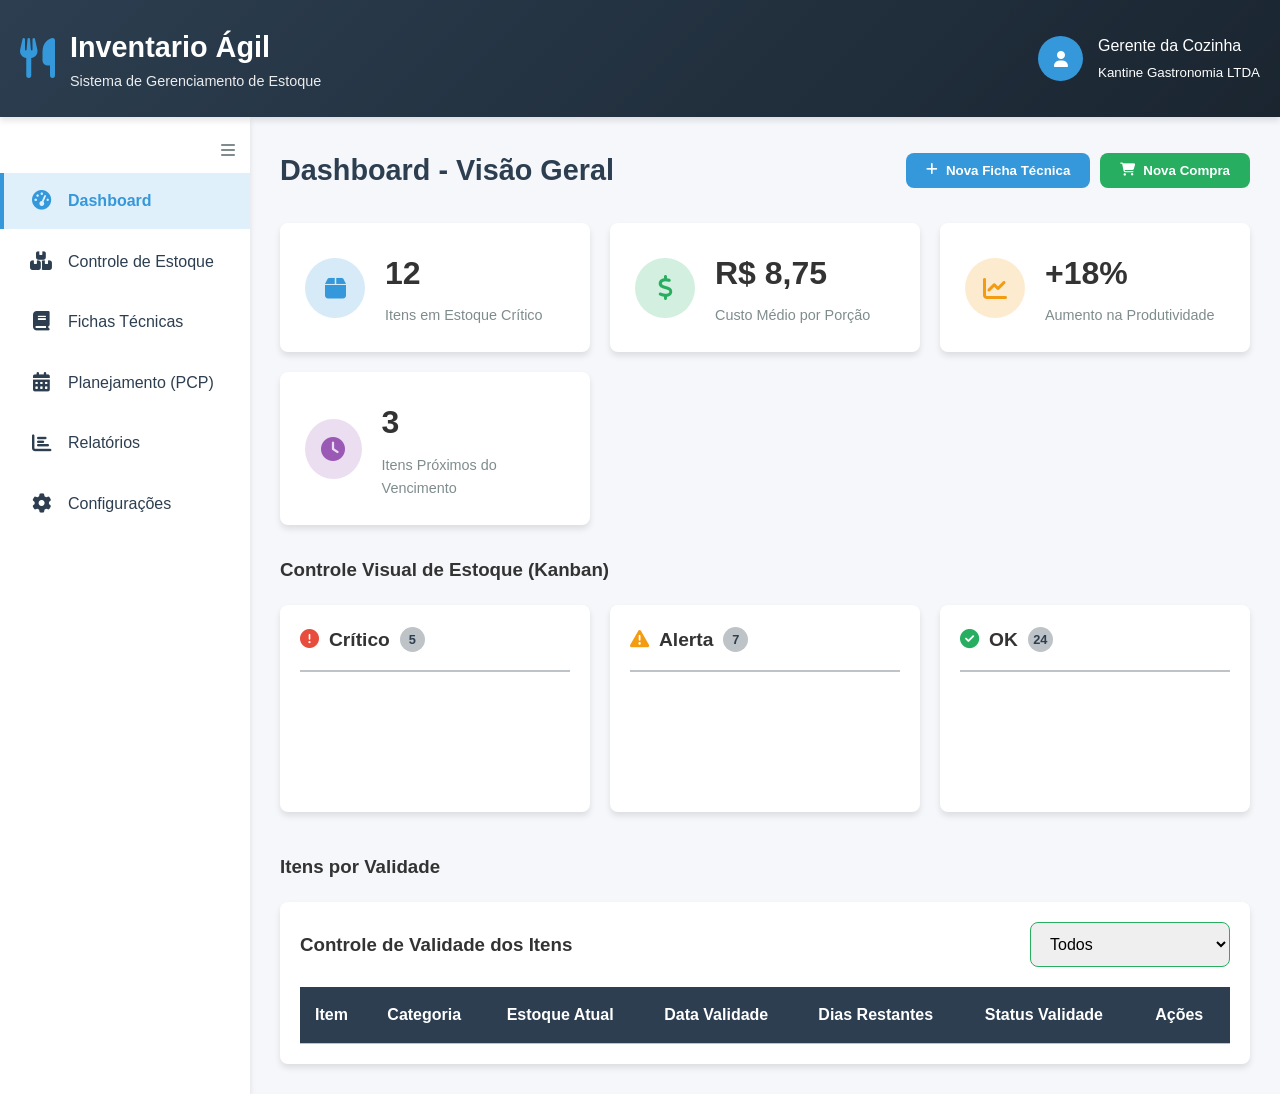
==== commit be6b797f: "Update and rename prototipo.html to index.html" ====
--- a/index.html
+++ b/index.html
@@ -1,906 +1,3 @@
-<!DOCTYPE html>
-<html lang="pt-br">
-<head>
-    <meta charset="UTF-8">
-    <meta name="viewport" content="width=device-width, initial-scale=1.0">
-    <title>Sistema Kantine Lean - Operação Enxuta</title>
-    <link rel="stylesheet" href="https://cdnjs.cloudflare.com/ajax/libs/font-awesome/6.4.0/css/all.min.css">
-    <style>
-        /* Reset e Estilos Globais */
-        * {
-            margin: 0;
-            padding: 0;
-            box-sizing: border-box;
-        }
-
-        :root {
-            --primary-color: #2c3e50;
-            --secondary-color: #3498db;
-            --accent-color: #e74c3c;
-            --success-color: #27ae60;
-            --warning-color: #f39c12;
-            --light-color: #ecf0f1;
-            --dark-color: #2c3e50;
-            --gray-color: #7f8c8d;
-            --light-gray: #bdc3c7;
-            --shadow: 0 4px 6px rgba(0, 0, 0, 0.1);
-            --radius: 8px;
-            --transition: all 0.3s ease;
-        }
-
-        body {
-            font-family: 'Segoe UI', Tahoma, Geneva, Verdana, sans-serif;
-            background-color: #f5f7fa;
-            color: #333;
-            line-height: 1.6;
-        }
-
-        .container {
-            max-width: 1400px;
-            margin: 0 auto;
-            padding: 0 20px;
-        }
-
-        /* Header */
-        .header {
-            background: linear-gradient(135deg, var(--primary-color), #1a2530);
-            color: white;
-            padding: 1.5rem 0;
-            box-shadow: var(--shadow);
-            position: sticky;
-            top: 0;
-            z-index: 100;
-        }
-
-        .header-content {
-            display: flex;
-            justify-content: space-between;
-            align-items: center;
-        }
-
-        .logo {
-            display: flex;
-            align-items: center;
-            gap: 15px;
-        }
-
-        .logo-icon {
-            font-size: 2.5rem;
-            color: var(--secondary-color);
-        }
-
-        .logo-text h1 {
-            font-size: 1.8rem;
-            font-weight: 700;
-        }
-
-        .logo-text p {
-            font-size: 0.9rem;
-            opacity: 0.9;
-        }
-
-        .user-info {
-            display: flex;
-            align-items: center;
-            gap: 15px;
-        }
-
-        .user-avatar {
-            width: 45px;
-            height: 45px;
-            border-radius: 50%;
-            background-color: var(--secondary-color);
-            display: flex;
-            align-items: center;
-            justify-content: center;
-            font-weight: bold;
-        }
-
-        /* Sidebar e Conteúdo Principal */
-        .main-content {
-            display: flex;
-            min-height: calc(100vh - 120px);
-        }
-
-        .sidebar {
-            width: 250px;
-            background-color: white;
-            box-shadow: var(--shadow);
-            padding: 25px 0;
-            transition: var(--transition);
-        }
-
-        .sidebar.collapsed {
-            width: 70px;
-        }
-
-        .sidebar-toggle {
-            display: flex;
-            justify-content: flex-end;
-            padding: 0 15px 15px;
-            color: var(--gray-color);
-            cursor: pointer;
-        }
-
-        .nav-menu {
-            list-style: none;
-        }
-
-        .nav-item {
-            margin-bottom: 5px;
-        }
-
-        .nav-link {
-            display: flex;
-            align-items: center;
-            padding: 15px 25px;
-            color: var(--dark-color);
-            text-decoration: none;
-            transition: var(--transition);
-            border-left: 4px solid transparent;
-        }
-
-        .nav-link:hover {
-            background-color: rgba(52, 152, 219, 0.1);
-            border-left-color: var(--secondary-color);
-        }
-
-        .nav-link.active {
-            background-color: rgba(52, 152, 219, 0.15);
-            border-left-color: var(--secondary-color);
-            color: var(--secondary-color);
-            font-weight: 600;
-        }
-
-        .nav-icon {
-            font-size: 1.2rem;
-            margin-right: 15px;
-            width: 24px;
-            text-align: center;
-        }
-
-        .sidebar.collapsed .nav-text {
-            display: none;
-        }
-
-        .sidebar.collapsed .nav-link {
-            justify-content: center;
-            padding: 15px 0;
-        }
-
-        .sidebar.collapsed .nav-icon {
-            margin-right: 0;
-        }
-
-        .content {
-            flex: 1;
-            padding: 30px;
-            overflow-y: auto;
-        }
-
-        /* Dashboard */
-        .dashboard-header {
-            display: flex;
-            justify-content: space-between;
-            align-items: center;
-            margin-bottom: 30px;
-        }
-
-        .page-title {
-            font-size: 1.8rem;
-            color: var(--primary-color);
-            font-weight: 700;
-        }
-
-        .quick-actions {
-            display: flex;
-            gap: 10px;
-        }
-
-        .btn {
-            padding: 10px 20px;
-            border: none;
-            border-radius: var(--radius);
-            cursor: pointer;
-            font-weight: 600;
-            display: inline-flex;
-            align-items: center;
-            gap: 8px;
-            transition: var(--transition);
-        }
-
-        .btn-primary {
-            background-color: var(--secondary-color);
-            color: white;
-        }
-
-        .btn-success {
-            background-color: var(--success-color);
-            color: white;
-        }
-
-        .btn-warning {
-            background-color: var(--warning-color);
-            color: white;
-        }
-
-        .btn-danger {
-            background-color: var(--accent-color);
-            color: white;
-        }
-
-        .btn-outline {
-            background-color: transparent;
-            border: 2px solid var(--secondary-color);
-            color: var(--secondary-color);
-        }
-
-        .btn:hover {
-            transform: translateY(-2px);
-            box-shadow: var(--shadow);
-        }
-
-        .stats-cards {
-            display: grid;
-            grid-template-columns: repeat(auto-fit, minmax(250px, 1fr));
-            gap: 20px;
-            margin-bottom: 30px;
-        }
-
-        .stat-card {
-            background-color: white;
-            border-radius: var(--radius);
-            padding: 25px;
-            box-shadow: var(--shadow);
-            display: flex;
-            align-items: center;
-            transition: var(--transition);
-        }
-
-        .stat-card:hover {
-            transform: translateY(-5px);
-        }
-
-        .stat-icon {
-            width: 60px;
-            height: 60px;
-            border-radius: 50%;
-            display: flex;
-            align-items: center;
-            justify-content: center;
-            margin-right: 20px;
-            font-size: 1.5rem;
-        }
-
-        .stat-icon.estoque {
-            background-color: rgba(52, 152, 219, 0.2);
-            color: var(--secondary-color);
-        }
-
-        .stat-icon.financeiro {
-            background-color: rgba(39, 174, 96, 0.2);
-            color: var(--success-color);
-        }
-
-        .stat-icon.produtividade {
-            background-color: rgba(243, 156, 18, 0.2);
-            color: var(--warning-color);
-        }
-
-        .stat-icon.qualidade {
-            background-color: rgba(155, 89, 182, 0.2);
-            color: #9b59b6;
-        }
-
-        .stat-info h3 {
-            font-size: 2rem;
-            margin-bottom: 5px;
-        }
-
-        .stat-info p {
-            color: var(--gray-color);
-            font-size: 0.9rem;
-        }
-
-        /* Kanban */
-        .kanban-container {
-            display: grid;
-            grid-template-columns: repeat(auto-fill, minmax(300px, 1fr));
-            gap: 20px;
-            margin-top: 20px;
-        }
-
-        .kanban-column {
-            background-color: white;
-            border-radius: var(--radius);
-            box-shadow: var(--shadow);
-            padding: 20px;
-        }
-
-        .kanban-header {
-            display: flex;
-            justify-content: space-between;
-            align-items: center;
-            margin-bottom: 20px;
-            padding-bottom: 15px;
-            border-bottom: 2px solid var(--light-gray);
-        }
-
-        .column-title {
-            font-size: 1.2rem;
-            font-weight: 600;
-            display: flex;
-            align-items: center;
-            gap: 10px;
-        }
-
-        .item-count {
-            background-color: var(--light-gray);
-            color: var(--dark-color);
-            border-radius: 50%;
-            width: 25px;
-            height: 25px;
-            display: flex;
-            align-items: center;
-            justify-content: center;
-            font-size: 0.8rem;
-        }
-
-        .kanban-items {
-            min-height: 100px;
-        }
-
-        .kanban-item {
-            background-color: white;
-            border-radius: var(--radius);
-            padding: 15px;
-            margin-bottom: 15px;
-            box-shadow: 0 2px 4px rgba(0, 0, 0, 0.05);
-            border-left: 5px solid;
-            transition: var(--transition);
-            cursor: pointer;
-        }
-
-        .kanban-item:hover {
-            box-shadow: 0 4px 8px rgba(0, 0, 0, 0.1);
-        }
-
-        .kanban-item.critico {
-            border-left-color: var(--accent-color);
-        }
-
-        .kanban-item.alerta {
-            border-left-color: var(--warning-color);
-        }
-
-        .kanban-item.ok {
-            border-left-color: var(--success-color);
-        }
-
-        .item-header {
-            display: flex;
-            justify-content: space-between;
-            margin-bottom: 10px;
-        }
-
-        .item-title {
-            font-weight: 600;
-        }
-
-        .item-status {
-            font-size: 0.8rem;
-            padding: 3px 8px;
-            border-radius: 20px;
-            font-weight: 600;
-        }
-
-        .status-critico {
-            background-color: rgba(231, 76, 60, 0.2);
-            color: var(--accent-color);
-        }
-
-        .status-alerta {
-            background-color: rgba(243, 156, 18, 0.2);
-            color: var(--warning-color);
-        }
-
-        .status-ok {
-            background-color: rgba(39, 174, 96, 0.2);
-            color: var(--success-color);
-        }
-
-        .item-details {
-            font-size: 0.9rem;
-            color: var(--gray-color);
-            margin-bottom: 10px;
-        }
-
-        .item-footer {
-            display: flex;
-            justify-content: space-between;
-            font-size: 0.8rem;
-            color: var(--gray-color);
-        }
-
-        /* Formulários */
-        .form-container {
-            background-color: white;
-            border-radius: var(--radius);
-            box-shadow: var(--shadow);
-            padding: 30px;
-            max-width: 800px;
-            margin: 0 auto;
-        }
-
-        .form-title {
-            font-size: 1.5rem;
-            margin-bottom: 25px;
-            color: var(--primary-color);
-            padding-bottom: 15px;
-            border-bottom: 2px solid var(--light-gray);
-        }
-
-        .form-group {
-            margin-bottom: 20px;
-        }
-
-        .form-row {
-            display: flex;
-            gap: 20px;
-        }
-
-        .form-row .form-group {
-            flex: 1;
-        }
-
-        label {
-            display: block;
-            margin-bottom: 8px;
-            font-weight: 600;
-            color: var(--dark-color);
-        }
-
-        input, select, textarea {
-            width: 100%;
-            padding: 12px 15px;
-            border: 1px solid var(--light-gray);
-            border-radius: var(--radius);
-            font-family: inherit;
-            font-size: 1rem;
-            transition: var(--transition);
-        }
-
-        input:focus, select:focus, textarea:focus {
-            outline: none;
-            border-color: var(--secondary-color);
-            box-shadow: 0 0 0 3px rgba(52, 152, 219, 0.2);
-        }
-
-        .form-actions {
-            display: flex;
-            justify-content: flex-end;
-            gap: 15px;
-            margin-top: 30px;
-            padding-top: 20px;
-            border-top: 1px solid var(--light-gray);
-        }
-
-        /* Tabelas */
-        .table-container {
-            background-color: white;
-            border-radius: var(--radius);
-            box-shadow: var(--shadow);
-            padding: 20px;
-            overflow-x: auto;
-        }
-
-        .table-header {
-            display: flex;
-            justify-content: space-between;
-            align-items: center;
-            margin-bottom: 20px;
-        }
-
-        table {
-            width: 100%;
-            border-collapse: collapse;
-        }
-
-        thead {
-            background-color: var(--primary-color);
-            color: white;
-        }
-
-        th, td {
-            padding: 15px;
-            text-align: left;
-            border-bottom: 1px solid var(--light-gray);
-        }
-
-        tbody tr:hover {
-            background-color: rgba(52, 152, 219, 0.05);
-        }
-
-        .table-actions {
-            display: flex;
-            gap: 10px;
-        }
-
-        .action-btn {
-            background: none;
-            border: none;
-            cursor: pointer;
-            font-size: 1rem;
-            padding: 5px;
-            border-radius: 4px;
-            transition: var(--transition);
-        }
-
-        .edit-btn {
-            color: var(--secondary-color);
-        }
-
-        .edit-btn:hover {
-            background-color: rgba(52, 152, 219, 0.1);
-        }
-
-        .delete-btn {
-            color: var(--accent-color);
-        }
-
-        .delete-btn:hover {
-            background-color: rgba(231, 76, 60, 0.1);
-        }
-
-        /* Layout Visual */
-        .layout-container {
-            background-color: white;
-            border-radius: var(--radius);
-            box-shadow: var(--shadow);
-            padding: 30px;
-            margin-top: 20px;
-        }
-
-        .layout-grid {
-            display: grid;
-            grid-template-columns: repeat(4, 1fr);
-            grid-template-rows: repeat(4, 1fr);
-            gap: 15px;
-            height: 600px;
-            margin-bottom: 30px;
-        }
-
-        .layout-area {
-            border: 2px solid var(--light-gray);
-            border-radius: var(--radius);
-            display: flex;
-            align-items: center;
-            justify-content: center;
-            padding: 20px;
-            text-align: center;
-            transition: var(--transition);
-            cursor: pointer;
-        }
-
-        .layout-area:hover {
-            transform: scale(1.02);
-        }
-
-        .area-recepcao {
-            grid-column: 1;
-            grid-row: 1 / 3;
-            background-color: rgba(52, 152, 219, 0.1);
-            border-color: var(--secondary-color);
-        }
-
-        .area-armazenamento {
-            grid-column: 2;
-            grid-row: 1 / 4;
-            background-color: rgba(39, 174, 96, 0.1);
-            border-color: var(--success-color);
-        }
-
-        .area-preparo {
-            grid-column: 3;
-            grid-row: 2 / 4;
-            background-color: rgba(243, 156, 18, 0.1);
-            border-color: var(--warning-color);
-        }
-
-        .area-cozimento {
-            grid-column: 4;
-            grid-row: 2 / 4;
-            background-color: rgba(231, 76, 60, 0.1);
-            border-color: var(--accent-color);
-        }
-
-        .area-montagem {
-            grid-column: 3 / 5;
-            grid-row: 4;
-            background-color: rgba(155, 89, 182, 0.1);
-            border-color: #9b59b6;
-        }
-
-        .area-expedicao {
-            grid-column: 1 / 3;
-            grid-row: 4;
-            background-color: rgba(41, 128, 185, 0.1);
-            border-color: #2980b9;
-        }
-
-        /* Fichas Técnicas */
-        .recipe-card {
-            background-color: white;
-            border-radius: var(--radius);
-            box-shadow: var(--shadow);
-            padding: 25px;
-            margin-bottom: 20px;
-            transition: var(--transition);
-        }
-
-        .recipe-card:hover {
-            transform: translateY(-5px);
-        }
-
-        .recipe-header {
-            display: flex;
-            justify-content: space-between;
-            align-items: center;
-            margin-bottom: 20px;
-            padding-bottom: 15px;
-            border-bottom: 2px solid var(--light-gray);
-        }
-
-        .recipe-title {
-            font-size: 1.4rem;
-            color: var(--primary-color);
-        }
-
-        .recipe-cost {
-            font-weight: 600;
-            color: var(--success-color);
-            font-size: 1.2rem;
-        }
-
-        .recipe-details {
-            display: grid;
-            grid-template-columns: repeat(auto-fit, minmax(200px, 1fr));
-            gap: 15px;
-            margin-bottom: 20px;
-        }
-
-        .detail-item {
-            display: flex;
-            flex-direction: column;
-        }
-
-        .detail-label {
-            font-size: 0.9rem;
-            color: var(--gray-color);
-            margin-bottom: 5px;
-        }
-
-        .detail-value {
-            font-weight: 600;
-        }
-
-        /* Modal */
-        .modal {
-            display: none;
-            position: fixed;
-            top: 0;
-            left: 0;
-            width: 100%;
-            height: 100%;
-            background-color: rgba(0, 0, 0, 0.5);
-            z-index: 1000;
-            align-items: center;
-            justify-content: center;
-        }
-
-        .modal.active {
-            display: flex;
-        }
-
-        .modal-content {
-            background-color: white;
-            border-radius: var(--radius);
-            width: 90%;
-            max-width: 700px;
-            max-height: 90vh;
-            overflow-y: auto;
-            box-shadow: 0 10px 30px rgba(0, 0, 0, 0.2);
-        }
-
-        .modal-header {
-            display: flex;
-            justify-content: space-between;
-            align-items: center;
-            padding: 20px 30px;
-            border-bottom: 1px solid var(--light-gray);
-        }
-
-        .modal-title {
-            font-size: 1.5rem;
-            color: var(--primary-color);
-        }
-
-        .modal-close {
-            background: none;
-            border: none;
-            font-size: 1.5rem;
-            cursor: pointer;
-            color: var(--gray-color);
-        }
-
-        .modal-body {
-            padding: 30px;
-        }
-
-        /* Responsividade */
-        @media (max-width: 1024px) {
-            .main-content {
-                flex-direction: column;
-            }
-            
-            .sidebar {
-                width: 100%;
-                padding: 15px 0;
-            }
-            
-            .nav-menu {
-                display: flex;
-                overflow-x: auto;
-            }
-            
-            .nav-item {
-                margin-bottom: 0;
-                flex-shrink: 0;
-            }
-            
-            .nav-link {
-                padding: 15px 20px;
-                border-left: none;
-                border-bottom: 3px solid transparent;
-            }
-            
-            .nav-link:hover, .nav-link.active {
-                border-left: none;
-                border-bottom-color: var(--secondary-color);
-            }
-            
-            .content {
-                padding: 20px;
-            }
-            
-            .layout-grid {
-                height: 400px;
-            }
-        }
-
-        @media (max-width: 768px) {
-            .header-content {
-                flex-direction: column;
-                gap: 15px;
-                text-align: center;
-            }
-            
-            .quick-actions {
-                flex-wrap: wrap;
-                justify-content: center;
-            }
-            
-            .form-row {
-                flex-direction: column;
-                gap: 0;
-            }
-            
-            .layout-grid {
-                grid-template-columns: repeat(2, 1fr);
-                grid-template-rows: repeat(6, 1fr);
-                height: 500px;
-            }
-            
-            .area-recepcao {
-                grid-column: 1;
-                grid-row: 1;
-            }
-            
-            .area-armazenamento {
-                grid-column: 2;
-                grid-row: 1 / 3;
-            }
-            
-            .area-preparo {
-                grid-column: 1;
-                grid-row: 2 / 4;
-            }
-            
-            .area-cozimento {
-                grid-column: 2;
-                grid-row: 3 / 5;
-            }
-            
-            .area-montagem {
-                grid-column: 1;
-                grid-row: 4 / 6;
-            }
-            
-            .area-expedicao {
-                grid-column: 2;
-                grid-row: 5 / 7;
-            }
-        }
-
-        /* Animações */
-        @keyframes fadeIn {
-            from { opacity: 0; transform: translateY(20px); }
-            to { opacity: 1; transform: translateY(0); }
-        }
-
-        .fade-in {
-            animation: fadeIn 0.5s ease forwards;
-        }
-
-        /* Notificações */
-        .notification {
-            position: fixed;
-            top: 20px;
-            right: 20px;
-            padding: 15px 20px;
-            border-radius: var(--radius);
-            color: white;
-            display: flex;
-            align-items: center;
-            gap: 10px;
-            box-shadow: var(--shadow);
-            z-index: 1001;
-            animation: fadeIn 0.3s ease;
-        }
-
-        .notification.success {
-            background-color: var(--success-color);
-        }
-
-        .notification.warning {
-            background-color: var(--warning-color);
-        }
-
-        .notification.error {
-            background-color: var(--accent-color);
-        }
-
-        /* Badges */
-        .badge {
-            display: inline-block;
-            padding: 5px 10px;
-            border-radius: 20px;
-            font-size: 0.8rem;
-            font-weight: 600;
-        }
-
-        .badge-primary {
-            background-color: rgba(52, 152, 219, 0.2);
-            color: var(--secondary-color);
-        }
-
-        .badge-success {
-            background-color: rgba(39, 174, 96, 0.2);
-            color: var(--success-color);
-        }
-
-        .badge-warning {
-            background-color: rgba(243, 156, 18, 0.2);
-            color: var(--warning-color);
-        }
-
-        .badge-danger {
-            background-color: rgba(231, 76, 60, 0.2);
-            color: var(--accent-color);
-        }
-    </style>
-</head>
-<body>
 <!DOCTYPE html>
 <html lang="pt-br">
 <head>
@@ -909,53 +6,7 @@
     <title>Sistema Kantine Lean - Operação Enxuta</title>
     <link rel="stylesheet" href="style.css">
     <link rel="stylesheet" href="https://cdnjs.cloudflare.com/ajax/libs/font-awesome/6.4.0/css/all.min.css">
-    <style>
-        /* Estilos adicionais para a coluna de validade */
-        .validade-status {
-            display: flex;
-            align-items: center;
-            gap: 8px;
-        }
-        
-        .validade-indicator {
-            width: 12px;
-            height: 12px;
-            border-radius: 50%;
-        }
-        
-        .validade-ok {
-            background-color: #27ae60;
-        }
-        
-        .validade-alerta {
-            background-color: #f39c12;
-        }
-        
-        .validade-critica {
-            background-color: #e74c3c;
-        }
-        
-        .validade-text {
-            font-size: 12px;
-            font-weight: 500;
-        }
-        
-        /* Ajustes para os modais */
-        .modal {
-            z-index: 10000;
-        }
-        
-        /* Ajustes para os formulários */
-        .form-group input:valid,
-        .form-group select:valid {
-            border-color: #27ae60;
-        }
-        
-        .form-group input:invalid:focus,
-        .form-group select:invalid:focus {
-            border-color: #e74c3c;
-        }
-    </style>
+    <script src="script.js" defer></script>
 </head>
 <body>
     <!-- Header -->
@@ -966,8 +17,8 @@
                     <i class="fas fa-utensils"></i>
                 </div>
                 <div class="logo-text">
-                    <h1>Sistema Kantine Lean</h1>
-                    <p>Operação Enxuta na Cozinha Industrial</p>
+                    <h1>Inventario Ágil</h1>
+                    <p>Sistema de Gerenciamento de Estoque</p>
                 </div>
             </div>
             <div class="user-info">
@@ -1015,12 +66,6 @@
                     </a>
                 </li>
                 <li class="nav-item">
-                    <a href="#" class="nav-link" data-page="layout">
-                        <i class="fas fa-project-diagram nav-icon"></i>
-                        <span class="nav-text">Otimização de Layout</span>
-                    </a>
-                </li>
-                <li class="nav-item">
                     <a href="#" class="nav-link" data-page="relatorios">
                         <i class="fas fa-chart-bar nav-icon"></i>
                         <span class="nav-text">Relatórios</span>
@@ -1048,9 +93,7 @@
                         <button class="btn btn-success" id="novaCompraBtn">
                             <i class="fas fa-shopping-cart"></i> Nova Compra
                         </button>
-                        <button class="btn btn-warning" id="planejamentoBtn">
-                            <i class="fas fa-calendar"></i> Planejar Semana
-                        </button>
+                    
                     </div>
                 </div>
 
@@ -1442,97 +485,6 @@
                 </div>
             </div>
 
-            <!-- Página de Layout (inicialmente oculta) -->
-            <div class="layout-content" id="layoutPage" style="display: none;">
-                <div class="dashboard-header">
-                    <h2 class="page-title">Otimização de Layout</h2>
-                    <div class="quick-actions">
-                        <button class="btn btn-primary" id="simularFluxoBtn">
-                            <i class="fas fa-shoe-prints"></i> Simular Fluxo
-                        </button>
-                        <button class="btn btn-success" id="proporLayoutBtn">
-                            <i class="fas fa-lightbulb"></i> Propor Melhorias
-                        </button>
-                    </div>
-                </div>
-
-                <div class="layout-container">
-                    <h3 style="margin-bottom: 20px;">Layout Atual da Cozinha</h3>
-                    <p style="margin-bottom: 20px; color: var(--gray-color);">
-                        Clique em cada área para ver detalhes e sugestões de melhoria.
-                    </p>
-                    
-                    <div class="layout-grid">
-                        <div class="layout-area area-recepcao" data-area="recepcao">
-                            <div>
-                                <h4>Recepção MP</h4>
-                                <p>Entrada de matérias-primas</p>
-                            </div>
-                        </div>
-                        <div class="layout-area area-armazenamento" data-area="armazenamento">
-                            <div>
-                                <h4>Armazenamento</h4>
-                                <p>Estoque seco e frio</p>
-                            </div>
-                        </div>
-                        <div class="layout-area area-preparo" data-area="preparo">
-                            <div>
-                                <h4>Preparo</h4>
-                                <p>Corte, lavagem, pré-preparo</p>
-                            </div>
-                        </div>
-                        <div class="layout-area area-cozimento" data-area="cozimento">
-                            <div>
-                                <h4>Cozimento</h4>
-                                <p>Fogões, fornos, chapa</p>
-                            </div>
-                        </div>
-                        <div class="layout-area area-montagem" data-area="montagem">
-                            <div>
-                                <h4>Montagem</h4>
-                                <p>Porcionamento e montagem</p>
-                            </div>
-                        </div>
-                        <div class="layout-area area-expedicao" data-area="expedicao">
-                            <div>
-                                <h4>Expedição</h4>
-                                <p>Embalagem e distribuição</p>
-                            </div>
-                        </div>
-                    </div>
-                    
-                    <div id="areaDetails" style="margin-top: 30px; padding: 20px; background-color: rgba(52, 152, 219, 0.05); border-radius: var(--radius);">
-                        <h4>Clique em uma área para ver detalhes</h4>
-                        <p>Selecione uma área do layout para visualizar informações específicas e sugestões de melhoria.</p>
-                    </div>
-                </div>
-
-                <div class="table-container" style="margin-top: 30px;">
-                    <div class="table-header">
-                        <h3>Fluxos Identificados (Diagrama Espaguete)</h3>
-                        <button class="btn btn-outline" id="calcularDeslocamentosBtn">
-                            <i class="fas fa-ruler"></i> Calcular Deslocamentos
-                        </button>
-                    </div>
-                    <table>
-                        <thead>
-                            <tr>
-                                <th>Origem</th>
-                                <th>Destino</th>
-                                <th>Distância (m)</th>
-                                <th>Tipo</th>
-                                <th>Observação</th>
-                            </tr>
-                        </thead>
-                        <tbody id="fluxosTableBody">
-                            <!-- Dados serão inseridos via JavaScript -->
-                        </tbody>
-                    </table>
-                </div>
-            </div>
-        </main>
-    </div>
-
     <!-- Modal para Novo Item -->
     <div class="modal" id="novoItemModal">
         <div class="modal-content">
@@ -1820,1094 +772,7 @@
         <span id="notificationText">Operação realizada com sucesso!</span>
     </div>
 
-    <script>
-        // Dados de exemplo (simulando banco de dados)
-        let estoqueData = [
-            { 
-                id: 1, 
-                codigo: "ING001", 
-                nome: "Arroz", 
-                categoria: "Grão", 
-                quantidade: 30, 
-                unidade: "kg", 
-                estoqueMin: 10, 
-                estoqueMax: 50, 
-                localizacao: "Prateleira A1", 
-                status: "ok", 
-                custoUnitario: 5.50,
-                validadePadrao: 365,
-                lotes: [
-                    { numeroLote: "LOTE-ARZ-001", quantidade: 10, dataValidade: "2024-06-15" },
-                    { numeroLote: "LOTE-ARZ-002", quantidade: 20, dataValidade: "2024-08-20" }
-                ]
-            },
-            { 
-                id: 2, 
-                codigo: "ING002", 
-                nome: "Feijão", 
-                categoria: "Grão", 
-                quantidade: 15, 
-                unidade: "kg", 
-                estoqueMin: 5, 
-                estoqueMax: 25, 
-                localizacao: "Prateleira A2", 
-                status: "ok", 
-                custoUnitario: 8.20,
-                validadePadrao: 180,
-                lotes: [
-                    { numeroLote: "LOTE-FEJ-001", quantidade: 15, dataValidade: "2024-03-10" }
-                ]
-            },
-            { 
-                id: 3, 
-                codigo: "ING003", 
-                nome: "Carne Bovina", 
-                categoria: "Proteína", 
-                quantidade: 8, 
-                unidade: "kg", 
-                estoqueMin: 3, 
-                estoqueMax: 15, 
-                localizacao: "Freezer 1", 
-                status: "alerta", 
-                custoUnitario: 32.90,
-                validadePadrao: 90,
-                lotes: [
-                    { numeroLote: "LOTE-CRN-001", quantidade: 8, dataValidade: "2023-12-05" }
-                ]
-            },
-            { 
-                id: 4, 
-                codigo: "ING004", 
-                nome: "Frango", 
-                categoria: "Proteína", 
-                quantidade: 12, 
-                unidade: "kg", 
-                estoqueMin: 5, 
-                estoqueMax: 20, 
-                localizacao: "Freezer 2", 
-                status: "ok", 
-                custoUnitario: 18.50,
-                validadePadrao: 90,
-                lotes: [
-                    { numeroLote: "LOTE-FRG-001", quantidade: 12, dataValidade: "2024-01-20" }
-                ]
-            },
-            { 
-                id: 5, 
-                codigo: "ING005", 
-                nome: "Batata", 
-                categoria: "Legume", 
-                quantidade: 8, 
-                unidade: "kg", 
-                estoqueMin: 8, 
-                estoqueMax: 30, 
-                localizacao: "Geladeira 1", 
-                status: "critico", 
-                custoUnitario: 4.80,
-                validadePadrao: 30,
-                lotes: [
-                    { numeroLote: "LOTE-BAT-001", quantidade: 8, dataValidade: "2023-11-01" }
-                ]
-            }
-        ];
-
-        // Histórico de movimentações
-        let historicoData = [
-            { id: 1, data: "2023-10-10", tipo: "entrada", itemId: 1, quantidade: 20, responsavel: "Fornecedor Alimentos SA", motivo: "Compra regular", lote: "LOTE-ARZ-002" },
-            { id: 2, data: "2023-10-09", tipo: "saida", itemId: 1, quantidade: 5, responsavel: "Cozinha", motivo: "Produção: Arroz Integral", lote: "LOTE-ARZ-001" },
-            { id: 3, data: "2023-10-08", tipo: "entrada", itemId: 3, quantidade: 8, responsavel: "Frigorífico Boi Gordo", motivo: "Compra semanal", lote: "LOTE-CRN-001" },
-            { id: 4, data: "2023-10-07", tipo: "saida", itemId: 5, quantidade: 10, responsavel: "Cozinha", motivo: "Produção: Purê de Batata", lote: "" }
-        ];
-
-        // Dados de receitas (expandido)
-        let receitasData = [
-            { 
-                id: 1, 
-                codigo: "REC001", 
-                nome: "Feijoada Completa", 
-                categoria: "Prato Principal", 
-                porcoes: 20, 
-                tempoPreparo: 120, 
-                custoPorcao: 8.75,
-                custoTotal: 175.00,
-                rendimento: 95,
-                descricao: "Tradicional feijoada brasileira com carne bovina e linguiça",
-                status: "ativo",
-                calorias: 450,
-                proteinas: 25,
-                carboidratos: 35,
-                gorduras: 18,
-                ingredientes: [
-                    { itemId: 2, quantidade: 2.5, unidade: "kg", custoUnitario: 8.20, observacao: "Feijão preto" },
-                    { itemId: 3, quantidade: 3.0, unidade: "kg", custoUnitario: 32.90, observacao: "Carne bovina em cubos" }
-                ],
-                instrucoes: [
-                    "Lavar o feijão e deixar de molho por 8 horas",
-                    "Cozinhar o feijão na panela de pressão por 40 minutos",
-                    "Refogar a cebola e o alho no óleo",
-                    "Adicionar a carne e cozinhar até dourar",
-                    "Misturar o feijão cozido e ajustar o sal",
-                    "Cozinhar em fogo baixo por 30 minutos"
-                ]
-            },
-            { 
-                id: 2, 
-                codigo: "REC002", 
-                nome: "Arroz Integral", 
-                categoria: "Guarnição", 
-                porcoes: 30, 
-                tempoPreparo: 30, 
-                custoPorcao: 1.20,
-                custoTotal: 36.00,
-                rendimento: 98,
-                descricao: "Arroz integral cozido no vapor",
-                status: "ativo",
-                calorias: 120,
-                proteinas: 3,
-                carboidratos: 25,
-                gorduras: 1,
-                ingredientes: [
-                    { itemId: 1, quantidade: 3.0, unidade: "kg", custoUnitario: 5.50, observacao: "Arroz integral" }
-                ],
-                instrucoes: [
-                    "Lavar o arroz em água corrente",
-                    "Refogar o arroz no óleo por 2 minutos",
-                    "Adicionar água na proporção 2:1 (água:arroz)",
-                    "Cozinhar em fogo baixo por 25 minutos",
-                    "Deixar repousar por 5 minutos antes de servir"
-                ]
-            }
-        ];
-
-        let fluxosData = [
-            { origem: "Recepção MP", destino: "Armazenamento", distancia: 10, tipo: "Normal", observacao: "MP para estoque" },
-            { origem: "Armazenamento", destino: "Preparo", distancia: 15, tipo: "Normal", observacao: "Busca ingredientes" }
-        ];
-
-        // DOM Elements
-        const sidebar = document.querySelector('.sidebar');
-        const sidebarToggle = document.getElementById('sidebarToggle');
-        const navLinks = document.querySelectorAll('.nav-link');
-        const pages = {
-            dashboard: document.getElementById('dashboardPage'),
-            estoque: document.getElementById('estoquePage'),
-            fichas: document.getElementById('fichasPage'),
-            layout: document.getElementById('layoutPage')
-        };
-
-        // Modal Elements
-        const novoItemModal = document.getElementById('novoItemModal');
-        const novaFichaModal = document.getElementById('novaFichaModal');
-        const entradaModal = document.getElementById('entradaModal');
-        const saidaModal = document.getElementById('saidaModal');
-        const notification = document.getElementById('notification');
-
-        // Variáveis de controle
-        let receitaAtualId = null;
-
-        // Função para mostrar notificação
-        function showNotification(message, type = 'success') {
-            const notification = document.getElementById('notification');
-            const notificationText = document.getElementById('notificationText');
-            
-            notificationText.textContent = message;
-            notification.className = `notification ${type}`;
-            notification.style.display = 'flex';
-            
-            setTimeout(() => {
-                notification.style.display = 'none';
-            }, 3000);
-        }
-
-        // Função para calcular a validade mais próxima de um item
-        function calcularValidadeMaisProxima(item) {
-            if (!item.lotes || item.lotes.length === 0) {
-                return { dataValidade: null, diasRestantes: null, status: 'ok' };
-            }
-            
-            // Ordenar lotes por data de validade (mais próxima primeiro)
-            const lotesOrdenados = [...item.lotes].sort((a, b) => 
-                new Date(a.dataValidade) - new Date(b.dataValidade)
-            );
-            
-            const hoje = new Date();
-            const validadeMaisProxima = new Date(lotesOrdenados[0].dataValidade);
-            const diffTime = validadeMaisProxima - hoje;
-            const diasRestantes = Math.ceil(diffTime / (1000 * 60 * 60 * 24));
-            
-            let status = 'ok';
-            if (diasRestantes <= 0) {
-                status = 'critica'; // Vencido
-            } else if (diasRestantes <= 15) {
-                status = 'critica'; // Próximo do vencimento (15 dias)
-            } else if (diasRestantes <= 30) {
-                status = 'alerta'; // Atenção (30 dias)
-            }
-            
-            return {
-                dataValidade: validadeMaisProxima.toISOString().split('T')[0],
-                diasRestantes,
-                status
-            };
-        }
-
-        // Função para formatar data
-        function formatarData(dataString) {
-            if (!dataString) return 'N/A';
-            const data = new Date(dataString);
-            return data.toLocaleDateString('pt-BR');
-        }
-
-        // Função para atualizar o status do item baseado na quantidade
-        function atualizarStatusItem(item) {
-            const percentual = (item.quantidade / item.estoqueMax) * 100;
-            
-            if (item.quantidade <= item.estoqueMin * 0.3) {
-                return 'critico';
-            } else if (item.quantidade <= item.estoqueMin) {
-                return 'alerta';
-            } else {
-                return 'ok';
-            }
-        }
-
-        // Função para buscar item pelo ID
-        function buscarItemPorId(id) {
-            return estoqueData.find(item => item.id == id);
-        }
-
-        // Função para buscar receita pelo ID
-        function buscarReceitaPorId(id) {
-            return receitasData.find(receita => receita.id == id);
-        }
-
-        // Função para registrar entrada de produto
-        function registrarEntrada(itemId, quantidade, lote, validade, fornecedor, notaFiscal, observacoes) {
-            // Encontrar o item
-            const itemIndex = estoqueData.findIndex(item => item.id == itemId);
-            
-            if (itemIndex === -1) return false;
-            
-            // Atualizar quantidade
-            estoqueData[itemIndex].quantidade += parseFloat(quantidade);
-            
-            // Atualizar status
-            estoqueData[itemIndex].status = atualizarStatusItem(estoqueData[itemIndex]);
-            
-            // Adicionar lote
-            const novoLote = {
-                numeroLote: lote || `LOTE-${Date.now()}`,
-                quantidade: parseFloat(quantidade),
-                dataValidade: validade || calcularDataValidadePadrao(itemId)
-            };
-            
-            if (!estoqueData[itemIndex].lotes) {
-                estoqueData[itemIndex].lotes = [];
-            }
-            
-            estoqueData[itemIndex].lotes.push(novoLote);
-            
-            // Registrar no histórico
-            const novaMovimentacao = {
-                id: historicoData.length + 1,
-                data: new Date().toISOString().split('T')[0],
-                tipo: "entrada",
-                itemId: itemId,
-                quantidade: parseFloat(quantidade),
-                responsavel: fornecedor || "Fornecedor não informado",
-                motivo: observacoes || "Entrada de estoque",
-                lote: lote || ""
-            };
-            historicoData.push(novaMovimentacao);
-            
-            return true;
-        }
-
-        // Função para calcular data de validade padrão
-        function calcularDataValidadePadrao(itemId) {
-            const item = buscarItemPorId(itemId);
-            if (!item || !item.validadePadrao) {
-                // Padrão: 30 dias a partir de hoje
-                const data = new Date();
-                data.setDate(data.getDate() + 30);
-                return data.toISOString().split('T')[0];
-            }
-            
-            const data = new Date();
-            data.setDate(data.getDate() + item.validadePadrao);
-            return data.toISOString().split('T')[0];
-        }
-
-        // Função para inicializar o select de itens nos modais
-        function inicializarSelectItens(selectId) {
-            const select = document.getElementById(selectId);
-            if (!select) return;
-            
-            select.innerHTML = '<option value="">Selecione um item...</option>';
-            
-            estoqueData.forEach(item => {
-                const option = document.createElement('option');
-                option.value = item.id;
-                option.textContent = `${item.nome} (Estoque: ${item.quantidade} ${item.unidade})`;
-                select.appendChild(option);
-            });
-        }
-
-        // Função para inicializar tabela de histórico
-        function initHistoricoTable(filtroTipo = 'todos', filtroData = '') {
-            const tableBody = document.getElementById('historicoTableBody');
-            if (!tableBody) return;
-            
-            tableBody.innerHTML = '';
-            
-            let historicoFiltrado = historicoData;
-            
-            // Aplicar filtros
-            if (filtroTipo !== 'todos') {
-                historicoFiltrado = historicoFiltrado.filter(mov => mov.tipo === filtroTipo);
-            }
-            
-            if (filtroData) {
-                historicoFiltrado = historicoFiltrado.filter(mov => mov.data === filtroData);
-            }
-            
-            // Ordenar por data (mais recente primeiro)
-            historicoFiltrado.sort((a, b) => new Date(b.data) - new Date(a.data));
-            
-            historicoFiltrado.forEach(mov => {
-                const item = buscarItemPorId(mov.itemId);
-                const itemNome = item ? item.nome : "Item não encontrado";
-                
-                // Determinar cor do badge baseado no tipo
-                let badgeClass = 'badge-primary';
-                if (mov.tipo === 'entrada') badgeClass = 'badge-success';
-                if (mov.tipo === 'saida') badgeClass = 'badge-warning';
-                if (mov.tipo === 'ajuste') badgeClass = 'badge-danger';
-                
-                const row = document.createElement('tr');
-                row.innerHTML = `
-                    <td>${mov.data}</td>
-                    <td><span class="badge ${badgeClass}">${mov.tipo.toUpperCase()}</span></td>
-                    <td>${itemNome}</td>
-                    <td>${mov.quantidade}</td>
-                    <td>${mov.responsavel}</td>
-                    <td>${mov.motivo}</td>
-                    <td>${mov.lote || "-"}</td>
-                `;
-                tableBody.appendChild(row);
-            });
-        }
-
-        // Função para inicializar tabela de estoque
-        function initEstoqueTable() {
-            const tableBody = document.getElementById('estoqueTableBody');
-            if (!tableBody) return;
-            
-            tableBody.innerHTML = '';
-            
-            estoqueData.forEach(item => {
-                // Determinar status e cor
-                let statusText, statusClass;
-                if (item.status === 'critico') {
-                    statusText = 'Crítico';
-                    statusClass = 'badge-danger';
-                } else if (item.status === 'alerta') {
-                    statusText = 'Alerta';
-                    statusClass = 'badge-warning';
-                } else {
-                    statusText = 'OK';
-                    statusClass = 'badge-success';
-                }
-                
-                // Calcular validade
-                const validadeInfo = calcularValidadeMaisProxima(item);
-                
-                // Determinar status de validade
-                let validadeStatusClass, validadeStatusText;
-                if (validadeInfo.status === 'critica') {
-                    validadeStatusClass = 'validade-critica';
-                    validadeStatusText = validadeInfo.diasRestantes <= 0 ? 'Vencido' : 'Crítica';
-                } else if (validadeInfo.status === 'alerta') {
-                    validadeStatusClass = 'validade-alerta';
-                    validadeStatusText = 'Atenção';
-                } else {
-                    validadeStatusClass = 'validade-ok';
-                    validadeStatusText = 'OK';
-                }
-                
-                const row = document.createElement('tr');
-                row.innerHTML = `
-                    <td>
-                        <strong>${item.nome}</strong><br>
-                        <small>Código: ${item.codigo}</small>
-                    </td>
-                    <td>${item.categoria}</td>
-                    <td>
-                        <strong>${item.quantidade} ${item.unidade}</strong><br>
-                        <small>${((item.quantidade / item.estoqueMax) * 100).toFixed(1)}% do máximo</small>
-                    </td>
-                    <td>${item.estoqueMin} ${item.unidade}</td>
-                    <td>${item.estoqueMax} ${item.unidade}</td>
-                    <td>${validadeInfo.dataValidade ? formatarData(validadeInfo.dataValidade) : 'N/A'}</td>
-                    <td>
-                        <div class="validade-status">
-                            <div class="validade-indicator ${validadeStatusClass}"></div>
-                            <span class="validade-text">${validadeStatusText}${validadeInfo.diasRestantes !== null ? ` (${validadeInfo.diasRestantes} dias)` : ''}</span>
-                        </div>
-                    </td>
-                    <td>${item.localizacao}</td>
-                    <td><span class="badge ${statusClass}">${statusText}</span></td>
-                    <td>
-                        <div class="table-actions">
-                            <button class="action-btn entrada-rapida-btn" data-id="${item.id}" title="Entrada rápida">
-                                <i class="fas fa-arrow-down" style="color: var(--success-color);"></i>
-                            </button>
-                            <button class="action-btn saida-rapida-btn" data-id="${item.id}" title="Saída rápida">
-                                <i class="fas fa-arrow-up" style="color: var(--warning-color);"></i>
-                            </button>
-                        </div>
-                    </td>
-                `;
-                tableBody.appendChild(row);
-            });
-            
-            // Adicionar eventos aos botões de ação rápida
-            document.querySelectorAll('.entrada-rapida-btn').forEach(btn => {
-                btn.addEventListener('click', () => {
-                    const itemId = btn.getAttribute('data-id');
-                    const item = buscarItemPorId(itemId);
-                    
-                    // Preencher modal de entrada com o item selecionado
-                    document.getElementById('entradaItem').value = itemId;
-                    
-                    // Mostrar modal de entrada
-                    entradaModal.classList.add('active');
-                });
-            });
-            
-            document.querySelectorAll('.saida-rapida-btn').forEach(btn => {
-                btn.addEventListener('click', () => {
-                    const itemId = btn.getAttribute('data-id');
-                    const item = buscarItemPorId(itemId);
-                    
-                    // Preencher modal de saída com o item selecionado
-                    document.getElementById('saidaItem').value = itemId;
-                    atualizarEstoqueDisponivel(itemId);
-                    
-                    // Mostrar modal de saída
-                    saidaModal.classList.add('active');
-                });
-            });
-        }
-
-        // Função para inicializar tabela de validade no dashboard
-        function initValidadeTable(filtro = 'todos') {
-            const tableBody = document.getElementById('validadeTableBody');
-            if (!tableBody) return;
-            
-            tableBody.innerHTML = '';
-            
-            let itensFiltrados = estoqueData;
-            
-            // Aplicar filtro
-            if (filtro !== 'todos') {
-                itensFiltrados = estoqueData.filter(item => {
-                    const validadeInfo = calcularValidadeMaisProxima(item);
-                    return validadeInfo.status === filtro;
-                });
-            }
-            
-            // Ordenar por validade (mais próxima primeiro)
-            itensFiltrados.sort((a, b) => {
-                const validadeA = calcularValidadeMaisProxima(a);
-                const validadeB = calcularValidadeMaisProxima(b);
-                
-                if (validadeA.diasRestantes === null && validadeB.diasRestantes === null) return 0;
-                if (validadeA.diasRestantes === null) return 1;
-                if (validadeB.diasRestantes === null) return -1;
-                
-                return validadeA.diasRestantes - validadeB.diasRestantes;
-            });
-            
-            // Contar itens com validade crítica
-            let countCritica = 0;
-            estoqueData.forEach(item => {
-                const validadeInfo = calcularValidadeMaisProxima(item);
-                if (validadeInfo.status === 'critica') {
-                    countCritica++;
-                }
-            });
-            
-            // Atualizar contador no dashboard
-            document.getElementById('validadeCritica').textContent = countCritica;
-            
-            itensFiltrados.forEach(item => {
-                const validadeInfo = calcularValidadeMaisProxima(item);
-                
-                // Determinar status de validade
-                let validadeStatusClass, validadeStatusText;
-                if (validadeInfo.status === 'critica') {
-                    validadeStatusClass = 'validade-critica';
-                    validadeStatusText = validadeInfo.diasRestantes <= 0 ? 'Vencido' : 'Crítica';
-                } else if (validadeInfo.status === 'alerta') {
-                    validadeStatusClass = 'validade-alerta';
-                    validadeStatusText = 'Atenção';
-                } else {
-                    validadeStatusClass = 'validade-ok';
-                    validadeStatusText = 'OK';
-                }
-                
-                const row = document.createElement('tr');
-                row.innerHTML = `
-                    <td>
-                        <strong>${item.nome}</strong><br>
-                        <small>Código: ${item.codigo}</small>
-                    </td>
-                    <td>${item.categoria}</td>
-                    <td>
-                        <strong>${item.quantidade} ${item.unidade}</strong>
-                    </td>
-                    <td>${validadeInfo.dataValidade ? formatarData(validadeInfo.dataValidade) : 'N/A'}</td>
-                    <td>${validadeInfo.diasRestantes !== null ? validadeInfo.diasRestantes : 'N/A'}</td>
-                    <td>
-                        <div class="validade-status">
-                            <div class="validade-indicator ${validadeStatusClass}"></div>
-                            <span class="validade-text">${validadeStatusText}</span>
-                        </div>
-                    </td>
-                    <td>
-                        <button class="btn btn-sm btn-outline" onclick="consumirItem(${item.id})">
-                            <i class="fas fa-utensils"></i> Consumir
-                        </button>
-                    </td>
-                `;
-                tableBody.appendChild(row);
-            });
-        }
-
-        // Função para consumir item (simplificada)
-        window.consumirItem = function(itemId) {
-            const item = buscarItemPorId(itemId);
-            if (!item) return;
-            
-            const quantidade = prompt(`Quantidade de ${item.nome} a consumir (em ${item.unidade}):`, "1");
-            if (!quantidade || isNaN(quantidade) || parseFloat(quantidade) <= 0) {
-                showNotification('Quantidade inválida!', 'error');
-                return;
-            }
-            
-            if (parseFloat(quantidade) > item.quantidade) {
-                showNotification(`Estoque insuficiente! Disponível: ${item.quantidade} ${item.unidade}`, 'error');
-                return;
-            }
-            
-            // Registrar saída
-            historicoData.push({
-                id: historicoData.length + 1,
-                data: new Date().toISOString().split('T')[0],
-                tipo: "saida",
-                itemId: itemId,
-                quantidade: parseFloat(quantidade),
-                responsavel: "Cozinha",
-                motivo: "Consumo direto",
-                lote: ""
-            });
-            
-            // Atualizar estoque
-            item.quantidade -= parseFloat(quantidade);
-            item.status = atualizarStatusItem(item);
-            
-            // Atualizar interfaces
-            initEstoqueTable();
-            updateKanban();
-            initValidadeTable();
-            
-            showNotification(`${quantidade} ${item.unidade} de ${item.nome} consumido com sucesso!`, 'success');
-        };
-
-        // Função para inicializar Kanban
-        function updateKanban() {
-            // Contadores
-            let countCritico = 0, countAlerta = 0, countOk = 0;
-            
-            // Calcular contadores
-            estoqueData.forEach(item => {
-                if (item.status === 'critico') {
-                    countCritico++;
-                } else if (item.status === 'alerta') {
-                    countAlerta++;
-                } else {
-                    countOk++;
-                }
-            });
-            
-            // Atualizar contadores
-            document.getElementById('countCritico').textContent = countCritico;
-            document.getElementById('countAlerta').textContent = countAlerta;
-            document.getElementById('countOk').textContent = countOk;
-            document.getElementById('estoqueCritico').textContent = countCritico;
-            
-            // Limpar e atualizar kanban
-            ['kanbanCritico', 'kanbanAlerta', 'kanbanOk'].forEach(columnId => {
-                const column = document.getElementById(columnId);
-                if (column) column.innerHTML = '';
-            });
-            
-            estoqueData.forEach(item => {
-                let columnId;
-                if (item.status === 'critico') {
-                    columnId = 'kanbanCritico';
-                } else if (item.status === 'alerta') {
-                    columnId = 'kanbanAlerta';
-                } else {
-                    columnId = 'kanbanOk';
-                }
-                
-                const column = document.getElementById(columnId);
-                if (!column) return;
-                
-                const itemElement = document.createElement('div');
-                itemElement.className = `kanban-item ${item.status}`;
-                itemElement.innerHTML = `
-                    <div class="item-header">
-                        <div class="item-title">${item.nome}</div>
-                        <div class="item-status status-${item.status}">${item.status === 'critico' ? 'Crítico' : item.status === 'alerta' ? 'Alerta' : 'OK'}</div>
-                    </div>
-                    <div class="item-details">
-                        Estoque: ${item.quantidade} ${item.unidade}<br>
-                        Mín: ${item.estoqueMin} | Máx: ${item.estoqueMax}
-                    </div>
-                    <div class="item-footer">
-                        <div>${item.localizacao}</div>
-                        <div>${((item.quantidade / item.estoqueMax) * 100).toFixed(1)}%</div>
-                    </div>
-                `;
-                
-                column.appendChild(itemElement);
-            });
-        }
-
-        // Função para inicializar tabela de receitas
-        function initReceitasTable(filtroCategoria = '') {
-            const tableBody = document.getElementById('receitasTableBody');
-            if (!tableBody) return;
-            
-            tableBody.innerHTML = '';
-            
-            let receitasFiltradas = receitasData;
-            
-            // Aplicar filtro de categoria
-            if (filtroCategoria) {
-                receitasFiltradas = receitasFiltradas.filter(receita => receita.categoria === filtroCategoria);
-            }
-            
-            receitasFiltradas.forEach(receita => {
-                const row = document.createElement('tr');
-                row.innerHTML = `
-                    <td>
-                        <strong>${receita.nome}</strong><br>
-                        <small>Código: ${receita.codigo}</small>
-                    </td>
-                    <td>${receita.categoria}</td>
-                    <td>${receita.porcoes}</td>
-                    <td>R$ ${receita.custoPorcao.toFixed(2)}</td>
-                    <td>${receita.tempoPreparo} min</td>
-                    <td><span class="badge ${receita.status === 'ativo' ? 'badge-success' : 'badge-warning'}">${receita.status === 'ativo' ? 'Ativo' : 'Inativo'}</span></td>
-                    <td>
-                        <div class="table-actions">
-                            <button class="action-btn view-btn" data-id="${receita.id}" title="Visualizar">
-                                <i class="fas fa-eye"></i>
-                            </button>
-                        </div>
-                    </td>
-                `;
-                tableBody.appendChild(row);
-            });
-            
-            // Adicionar eventos aos botões
-            document.querySelectorAll('.view-btn').forEach(btn => {
-                btn.addEventListener('click', () => {
-                    const id = btn.getAttribute('data-id');
-                    exibirDetalhesReceita(id);
-                });
-            });
-        }
-
-        // Função para exibir detalhes da receita
-        function exibirDetalhesReceita(id) {
-            const receita = buscarReceitaPorId(id);
-            if (!receita) return;
-            
-            receitaAtualId = id;
-            
-            // Atualizar informações básicas
-            document.getElementById('detailRecipeTitle').textContent = receita.nome;
-            document.getElementById('detailRecipeCost').textContent = `Custo por porção: R$ ${receita.custoPorcao.toFixed(2)}`;
-            document.getElementById('detailRecipeCategory').textContent = receita.categoria;
-            document.getElementById('detailRecipePortions').textContent = receita.porcoes;
-            document.getElementById('detailRecipeTime').textContent = `${receita.tempoPreparo} min`;
-            document.getElementById('detailRecipeYield').textContent = `${receita.rendimento}%`;
-            document.getElementById('detailRecipeTotalCost').textContent = `R$ ${receita.custoTotal.toFixed(2)}`;
-            document.getElementById('detailRecipeCalories').textContent = `${receita.calories} kcal`;
-            document.getElementById('detailRecipeProteins').textContent = `${receita.proteinas}g`;
-            document.getElementById('detailRecipeCarbs').textContent = `${receita.carboidratos}g`;
-            document.getElementById('detailRecipeFats').textContent = `${receita.gorduras}g`;
-            
-            // Atualizar tabela de ingredientes
-            const ingredientesBody = document.getElementById('ingredientesTableBody');
-            ingredientesBody.innerHTML = '';
-            
-            receita.ingredientes.forEach(ing => {
-                const item = buscarItemPorId(ing.itemId);
-                
-                const row = document.createElement('tr');
-                row.innerHTML = `
-                    <td>${item ? item.nome : 'Ingrediente não encontrado'} ${ing.observacao ? `(${ing.observacao})` : ''}</td>
-                    <td>${ing.quantidade} ${ing.unidade}</td>
-                    <td>R$ ${(ing.custoUnitario || 0).toFixed(2)}</td>
-                    <td>R$ ${(ing.quantidade * (ing.custoUnitario || 0)).toFixed(2)}</td>
-                    <td>
-                        <span class="badge ${item && item.quantidade >= ing.quantidade ? 'badge-success' : 'badge-danger'}">
-                            ${item ? `${item.quantidade} ${item.unidade}` : 'N/A'}
-                        </span>
-                    </td>
-                `;
-                ingredientesBody.appendChild(row);
-            });
-            
-            // Atualizar instruções
-            const instrucoesList = document.getElementById('recipeInstructionsList');
-            instrucoesList.innerHTML = '';
-            
-            receita.instrucoes.forEach((instrucao, index) => {
-                const li = document.createElement('li');
-                li.textContent = instrucao;
-                instrucoesList.appendChild(li);
-            });
-            
-            // Alternar para a aba de detalhes
-            document.querySelectorAll('#fichasPage .tab').forEach(tab => tab.classList.remove('active'));
-            document.querySelectorAll('#fichasPage .tab-content').forEach(content => content.style.display = 'none');
-            
-            document.querySelector('#fichasPage .tab[data-subtab="fichas-detail"]').classList.add('active');
-            document.getElementById('fichas-detail').style.display = 'block';
-        }
-
-        // Função para atualizar o estoque disponível no modal de saída
-        function atualizarEstoqueDisponivel(itemId) {
-            const item = buscarItemPorId(itemId);
-            const estoqueDisponivelEl = document.getElementById('estoqueDisponivel');
-            
-            if (item) {
-                estoqueDisponivelEl.textContent = `Disponível: ${item.quantidade} ${item.unidade}`;
-                document.getElementById('saidaQuantidade').max = item.quantidade;
-            } else {
-                estoqueDisponivelEl.textContent = '';
-            }
-        }
-
-        // Inicializar a aplicação
-        function initApp() {
-            // Inicializar tabelas e listas
-            initEstoqueTable();
-            updateKanban();
-            initHistoricoTable();
-            initReceitasTable();
-            initValidadeTable();
-            
-            // Inicializar selects
-            inicializarSelectItens('entradaItem');
-            inicializarSelectItens('saidaItem');
-            
-            // Exibir página inicial (dashboard)
-            pages.dashboard.style.display = 'block';
-            
-            // Adicionar classe active ao primeiro item do menu
-            document.querySelector('.nav-link').classList.add('active');
-            
-            // Exibir notificação de boas-vindas
-            setTimeout(() => {
-                showNotification('Bem-vindo ao Sistema Kantine Lean! Sistema carregado com sucesso.', 'success');
-            }, 1000);
-        }
-
-        // Event Listeners
-        document.addEventListener('DOMContentLoaded', () => {
-            initApp();
-            
-            // Navegação entre páginas
-            navLinks.forEach(link => {
-                link.addEventListener('click', (e) => {
-                    e.preventDefault();
-                    
-                    // Remover classe active de todos os links
-                    navLinks.forEach(l => l.classList.remove('active'));
-                    
-                    // Adicionar classe active ao link clicado
-                    link.classList.add('active');
-                    
-                    // Ocultar todas as páginas
-                    Object.values(pages).forEach(page => {
-                        if (page) page.style.display = 'none';
-                    });
-                    
-                    // Mostrar a página correspondente
-                    const pageName = link.getAttribute('data-page');
-                    if (pages[pageName]) {
-                        pages[pageName].style.display = 'block';
-                        
-                        if (pageName === 'dashboard') {
-                            initValidadeTable();
-                        }
-                    }
-                });
-            });
-            
-            // Botões para abrir modais
-            document.getElementById('novoItemBtn').addEventListener('click', () => {
-                novoItemModal.classList.add('active');
-            });
-            
-            document.getElementById('novaFichaBtn').addEventListener('click', () => {
-                novaFichaModal.classList.add('active');
-            });
-            
-            document.getElementById('novaReceitaBtn').addEventListener('click', () => {
-                novaFichaModal.classList.add('active');
-            });
-            
-            document.getElementById('entradaEstoqueBtn').addEventListener('click', () => {
-                inicializarSelectItens('entradaItem');
-                entradaModal.classList.add('active');
-            });
-            
-            document.getElementById('saidaEstoqueBtn').addEventListener('click', () => {
-                inicializarSelectItens('saidaItem');
-                saidaModal.classList.add('active');
-            });
-            
-            // Fechar modais
-            document.getElementById('closeNovoItemModal').addEventListener('click', () => {
-                novoItemModal.classList.remove('active');
-            });
-            
-            document.getElementById('closeFichaModal').addEventListener('click', () => {
-                novaFichaModal.classList.remove('active');
-            });
-            
-            document.getElementById('closeEntradaModal').addEventListener('click', () => {
-                entradaModal.classList.remove('active');
-            });
-            
-            document.getElementById('closeSaidaModal').addEventListener('click', () => {
-                saidaModal.classList.remove('active');
-            });
-            
-            document.getElementById('cancelarNovoItem').addEventListener('click', () => {
-                novoItemModal.classList.remove('active');
-            });
-            
-            document.getElementById('cancelarFicha').addEventListener('click', () => {
-                novaFichaModal.classList.remove('active');
-            });
-            
-            document.getElementById('cancelarEntrada').addEventListener('click', () => {
-                entradaModal.classList.remove('active');
-            });
-            
-            document.getElementById('cancelarSaida').addEventListener('click', () => {
-                saidaModal.classList.remove('active');
-            });
-            
-            // Formulário de Novo Item
-            document.getElementById('novoItemForm').addEventListener('submit', (e) => {
-                e.preventDefault();
-                
-                // Coletar dados do formulário
-                const novoItem = {
-                    id: estoqueData.length + 1,
-                    codigo: document.getElementById('itemCodigo').value,
-                    nome: document.getElementById('itemNome').value,
-                    categoria: document.getElementById('itemCategoria').value,
-                    quantidade: parseFloat(document.getElementById('quantidadeInicial').value) || 0,
-                    unidade: document.getElementById('itemUnidade').value,
-                    estoqueMin: parseFloat(document.getElementById('estoqueMin').value),
-                    estoqueMax: parseFloat(document.getElementById('estoqueMax').value),
-                    localizacao: document.getElementById('localizacao').value,
-                    validadePadrao: parseInt(document.getElementById('validadePadrao').value) || 30,
-                    custoUnitario: parseFloat(document.getElementById('custoUnitario').value) || 0,
-                    status: 'ok',
-                    lotes: []
-                };
-                
-                // Adicionar ao array de dados
-                estoqueData.push(novoItem);
-                
-                // Atualizar interface
-                initEstoqueTable();
-                updateKanban();
-                initValidadeTable();
-                
-                // Fechar modal e mostrar notificação
-                novoItemModal.classList.remove('active');
-                showNotification(`Item "${novoItem.nome}" cadastrado com sucesso!`, 'success');
-                
-                // Limpar formulário
-                document.getElementById('novoItemForm').reset();
-            });
-            
-            // Formulário de Nova Ficha Técnica
-            document.getElementById('novaFichaForm').addEventListener('submit', (e) => {
-                e.preventDefault();
-                
-                // Coletar dados do formulário
-                const novaReceita = {
-                    id: receitasData.length + 1,
-                    codigo: document.getElementById('receitaCodigo').value,
-                    nome: document.getElementById('receitaNome').value,
-                    categoria: document.getElementById('receitaCategoria').value,
-                    porcoes: parseInt(document.getElementById('receitaPorcoes').value),
-                    tempoPreparo: parseInt(document.getElementById('tempoPreparo').value),
-                    rendimento: parseInt(document.getElementById('rendimento').value) || 95,
-                    descricao: document.getElementById('receitaDescricao').value,
-                    custoPorcao: 0,
-                    custoTotal: 0,
-                    status: 'ativo',
-                    calorias: 0,
-                    proteinas: 0,
-                    carboidratos: 0,
-                    gorduras: 0,
-                    ingredientes: [],
-                    instrucoes: []
-                };
-                
-                // Adicionar ao array de dados
-                receitasData.push(novaReceita);
-                
-                // Atualizar interface
-                initReceitasTable();
-                
-                // Fechar modal e mostrar notificação
-                novaFichaModal.classList.remove('active');
-                showNotification(`Ficha técnica "${novaReceita.nome}" criada com sucesso!`, 'success');
-                
-                // Limpar formulário
-                document.getElementById('novaFichaForm').reset();
-                
-                // Exibir detalhes da nova receita
-                exibirDetalhesReceita(novaReceita.id);
-            });
-            
-            // Formulário de Entrada
-            document.getElementById('entradaForm').addEventListener('submit', (e) => {
-                e.preventDefault();
-                
-                const itemId = document.getElementById('entradaItem').value;
-                const quantidade = document.getElementById('entradaQuantidade').value;
-                const lote = document.getElementById('entradaLote').value;
-                const validade = document.getElementById('entradaValidade').value;
-                const fornecedor = document.getElementById('entradaFornecedor').value;
-                const notaFiscal = document.getElementById('entradaNotaFiscal').value;
-                const observacoes = document.getElementById('entradaObservacoes').value;
-                
-                if (!itemId || !quantidade || quantidade <= 0) {
-                    showNotification('Preencha todos os campos obrigatórios corretamente.', 'error');
-                    return;
-                }
-                
-                const sucesso = registrarEntrada(itemId, quantidade, lote, validade, fornecedor, notaFiscal, observacoes);
-                
-                if (sucesso) {
-                    const item = buscarItemPorId(itemId);
-                    showNotification(`Entrada de ${quantidade} ${item.unidade} de ${item.nome} registrada com sucesso!`, 'success');
-                    
-                    // Atualizar interfaces
-                    initEstoqueTable();
-                    updateKanban();
-                    initValidadeTable();
-                    
-                    // Fechar modal e limpar formulário
-                    entradaModal.classList.remove('active');
-                    document.getElementById('entradaForm').reset();
-                } else {
-                    showNotification('Erro ao registrar entrada. Tente novamente.', 'error');
-                }
-            });
-            
-            // Formulário de Saída
-            document.getElementById('saidaForm').addEventListener('submit', (e) => {
-                e.preventDefault();
-                
-                const itemId = document.getElementById('saidaItem').value;
-                const quantidade = document.getElementById('saidaQuantidade').value;
-                const motivo = document.getElementById('saidaMotivo').value;
-                const responsavel = document.getElementById('saidaResponsavel').value;
-                const loteSelecionado = document.getElementById('saidaLote').value;
-                const receita = document.getElementById('saidaReceita').value;
-                const observacoes = document.getElementById('saidaObservacoes').value;
-                
-                if (!itemId || !quantidade || quantidade <= 0 || !motivo || !responsavel) {
-                    showNotification('Preencha todos os campos obrigatórios corretamente.', 'error');
-                    return;
-                }
-                
-                // Verificar se há estoque suficiente
-                const item = buscarItemPorId(itemId);
-                if (item.quantidade < quantidade) {
-                    showNotification(`Estoque insuficiente! Disponível: ${item.quantidade} ${item.unidade}`, 'error');
-                    return;
-                }
-                
-                // Atualizar quantidade
-                item.quantidade -= parseFloat(quantidade);
-                item.status = atualizarStatusItem(item);
-                
-                // Registrar no histórico
-                historicoData.push({
-                    id: historicoData.length + 1,
-                    data: new Date().toISOString().split('T')[0],
-                    tipo: "saida",
-                    itemId: itemId,
-                    quantidade: parseFloat(quantidade),
-                    responsavel: responsavel,
-                    motivo: motivo + (receita ? `: ${receita}` : ''),
-                    lote: loteSelecionado || ""
-                });
-                
-                showNotification(`Saída de ${quantidade} ${item.unidade} de ${item.nome} registrada com sucesso!`, 'success');
-                
-                // Atualizar interfaces
-                initEstoqueTable();
-                updateKanban();
-                initValidadeTable();
-                initHistoricoTable();
-                
-                // Fechar modal e limpar formulário
-                saidaModal.classList.remove('active');
-                document.getElementById('saidaForm').reset();
-            });
-            
-            // Filtro de validade
-            document.getElementById('filtroValidade').addEventListener('change', function() {
-                initValidadeTable(this.value);
-            });
-            
-            // Filtro de categoria de receitas
-            document.getElementById('filtroCategoriaReceita').addEventListener('change', function() {
-                initReceitasTable(this.value);
-            });
-            
-            // Botão de nova compra no dashboard
-            document.getElementById('novaCompraBtn').addEventListener('click', () => {
-                // Navegar para página de estoque e abrir modal de entrada
-                document.querySelector('.nav-link[data-page="estoque"]').click();
-                setTimeout(() => {
-                    document.getElementById('entradaEstoqueBtn').click();
-                }, 100);
-            });
-        });
-    </script>
 </body>
 </html>
 </body>
-</html>+</html>
--- a/style.css
+++ b/style.css
@@ -0,0 +1,1030 @@
+/* Reset e Estilos Globais */
+* {
+    margin: 0;
+    padding: 0;
+    box-sizing: border-box;
+}
+
+:root {
+    --primary-color: #2c3e50;
+    --secondary-color: #3498db;
+    --accent-color: #e74c3c;
+    --success-color: #27ae60;
+    --warning-color: #f39c12;
+    --light-color: #ecf0f1;
+    --dark-color: #2c3e50;
+    --gray-color: #7f8c8d;
+    --light-gray: #bdc3c7;
+    --shadow: 0 4px 6px rgba(0, 0, 0, 0.1);
+    --radius: 8px;
+    --transition: all 0.3s ease;
+}
+
+body {
+    font-family: 'Segoe UI', Tahoma, Geneva, Verdana, sans-serif;
+    background-color: #f5f7fa;
+    color: #333;
+    line-height: 1.6;
+}
+
+.container {
+    max-width: 1400px;
+    margin: 0 auto;
+    padding: 0 20px;
+}
+
+/* Header */
+.header {
+    background: linear-gradient(135deg, var(--primary-color), #1a2530);
+    color: white;
+    padding: 1.5rem 0;
+    box-shadow: var(--shadow);
+    position: sticky;
+    top: 0;
+    z-index: 100;
+}
+
+.header-content {
+    display: flex;
+    justify-content: space-between;
+    align-items: center;
+}
+
+.logo {
+    display: flex;
+    align-items: center;
+    gap: 15px;
+}
+
+.logo-icon {
+    font-size: 2.5rem;
+    color: var(--secondary-color);
+}
+
+.logo-text h1 {
+    font-size: 1.8rem;
+    font-weight: 700;
+}
+
+.logo-text p {
+    font-size: 0.9rem;
+    opacity: 0.9;
+}
+
+.user-info {
+    display: flex;
+    align-items: center;
+    gap: 15px;
+}
+
+.user-avatar {
+    width: 45px;
+    height: 45px;
+    border-radius: 50%;
+    background-color: var(--secondary-color);
+    display: flex;
+    align-items: center;
+    justify-content: center;
+    font-weight: bold;
+}
+
+/* Sidebar e Conteúdo Principal */
+.main-content {
+    display: flex;
+    min-height: calc(100vh - 120px);
+}
+
+.sidebar {
+    width: 250px;
+    background-color: white;
+    box-shadow: var(--shadow);
+    padding: 25px 0;
+    transition: var(--transition);
+}
+
+.sidebar.collapsed {
+    width: 70px;
+}
+
+.sidebar-toggle {
+    display: flex;
+    justify-content: flex-end;
+    padding: 0 15px 15px;
+    color: var(--gray-color);
+    cursor: pointer;
+}
+
+.nav-menu {
+    list-style: none;
+}
+
+.nav-item {
+    margin-bottom: 5px;
+}
+
+.nav-link {
+    display: flex;
+    align-items: center;
+    padding: 15px 25px;
+    color: var(--dark-color);
+    text-decoration: none;
+    transition: var(--transition);
+    border-left: 4px solid transparent;
+}
+
+.nav-link:hover {
+    background-color: rgba(52, 152, 219, 0.1);
+    border-left-color: var(--secondary-color);
+}
+
+.nav-link.active {
+    background-color: rgba(52, 152, 219, 0.15);
+    border-left-color: var(--secondary-color);
+    color: var(--secondary-color);
+    font-weight: 600;
+}
+
+.nav-icon {
+    font-size: 1.2rem;
+    margin-right: 15px;
+    width: 24px;
+    text-align: center;
+}
+
+.sidebar.collapsed .nav-text {
+    display: none;
+}
+
+.sidebar.collapsed .nav-link {
+    justify-content: center;
+    padding: 15px 0;
+}
+
+.sidebar.collapsed .nav-icon {
+    margin-right: 0;
+}
+
+.content {
+    flex: 1;
+    padding: 30px;
+    overflow-y: auto;
+}
+
+/* Dashboard */
+.dashboard-header {
+    display: flex;
+    justify-content: space-between;
+    align-items: center;
+    margin-bottom: 30px;
+}
+
+.page-title {
+    font-size: 1.8rem;
+    color: var(--primary-color);
+    font-weight: 700;
+}
+
+.quick-actions {
+    display: flex;
+    gap: 10px;
+}
+
+.btn {
+    padding: 10px 20px;
+    border: none;
+    border-radius: var(--radius);
+    cursor: pointer;
+    font-weight: 600;
+    display: inline-flex;
+    align-items: center;
+    gap: 8px;
+    transition: var(--transition);
+}
+
+.btn-primary {
+    background-color: var(--secondary-color);
+    color: white;
+}
+
+.btn-success {
+    background-color: var(--success-color);
+    color: white;
+}
+
+.btn-warning {
+    background-color: var(--warning-color);
+    color: white;
+}
+
+.btn-danger {
+    background-color: var(--accent-color);
+    color: white;
+}
+
+.btn-info {
+    background-color: #3498db;
+    color: white;
+}
+
+.btn-outline {
+    background-color: transparent;
+    border: 2px solid var(--secondary-color);
+    color: var(--secondary-color);
+}
+
+.btn:hover {
+    transform: translateY(-2px);
+    box-shadow: var(--shadow);
+}
+
+.btn-sm {
+    padding: 5px 10px;
+    font-size: 0.9rem;
+}
+
+.stats-cards {
+    display: grid;
+    grid-template-columns: repeat(auto-fit, minmax(250px, 1fr));
+    gap: 20px;
+    margin-bottom: 30px;
+}
+
+.stat-card {
+    background-color: white;
+    border-radius: var(--radius);
+    padding: 25px;
+    box-shadow: var(--shadow);
+    display: flex;
+    align-items: center;
+    transition: var(--transition);
+}
+
+.stat-card:hover {
+    transform: translateY(-5px);
+}
+
+.stat-icon {
+    width: 60px;
+    height: 60px;
+    border-radius: 50%;
+    display: flex;
+    align-items: center;
+    justify-content: center;
+    margin-right: 20px;
+    font-size: 1.5rem;
+}
+
+.stat-icon.estoque {
+    background-color: rgba(52, 152, 219, 0.2);
+    color: var(--secondary-color);
+}
+
+.stat-icon.financeiro {
+    background-color: rgba(39, 174, 96, 0.2);
+    color: var(--success-color);
+}
+
+.stat-icon.produtividade {
+    background-color: rgba(243, 156, 18, 0.2);
+    color: var(--warning-color);
+}
+
+.stat-icon.qualidade {
+    background-color: rgba(155, 89, 182, 0.2);
+    color: #9b59b6;
+}
+
+.stat-info h3 {
+    font-size: 2rem;
+    margin-bottom: 5px;
+}
+
+.stat-info p {
+    color: var(--gray-color);
+    font-size: 0.9rem;
+}
+
+/* Kanban */
+.kanban-container {
+    display: grid;
+    grid-template-columns: repeat(auto-fill, minmax(300px, 1fr));
+    gap: 20px;
+    margin-top: 20px;
+}
+
+.kanban-column {
+    background-color: white;
+    border-radius: var(--radius);
+    box-shadow: var(--shadow);
+    padding: 20px;
+}
+
+.kanban-header {
+    display: flex;
+    justify-content: space-between;
+    align-items: center;
+    margin-bottom: 20px;
+    padding-bottom: 15px;
+    border-bottom: 2px solid var(--light-gray);
+}
+
+.column-title {
+    font-size: 1.2rem;
+    font-weight: 600;
+    display: flex;
+    align-items: center;
+    gap: 10px;
+}
+
+.item-count {
+    background-color: var(--light-gray);
+    color: var(--dark-color);
+    border-radius: 50%;
+    width: 25px;
+    height: 25px;
+    display: flex;
+    align-items: center;
+    justify-content: center;
+    font-size: 0.8rem;
+}
+
+.kanban-items {
+    min-height: 100px;
+}
+
+.kanban-item {
+    background-color: white;
+    border-radius: var(--radius);
+    padding: 15px;
+    margin-bottom: 15px;
+    box-shadow: 0 2px 4px rgba(0, 0, 0, 0.05);
+    border-left: 5px solid;
+    transition: var(--transition);
+    cursor: pointer;
+}
+
+.kanban-item:hover {
+    box-shadow: 0 4px 8px rgba(0, 0, 0, 0.1);
+}
+
+.kanban-item.critico {
+    border-left-color: var(--accent-color);
+}
+
+.kanban-item.alerta {
+    border-left-color: var(--warning-color);
+}
+
+.kanban-item.ok {
+    border-left-color: var(--success-color);
+}
+
+.item-header {
+    display: flex;
+    justify-content: space-between;
+    margin-bottom: 10px;
+}
+
+.item-title {
+    font-weight: 600;
+}
+
+.item-status {
+    font-size: 0.8rem;
+    padding: 3px 8px;
+    border-radius: 20px;
+    font-weight: 600;
+}
+
+.status-critico {
+    background-color: rgba(231, 76, 60, 0.2);
+    color: var(--accent-color);
+}
+
+.status-alerta {
+    background-color: rgba(243, 156, 18, 0.2);
+    color: var(--warning-color);
+}
+
+.status-ok {
+    background-color: rgba(39, 174, 96, 0.2);
+    color: var(--success-color);
+}
+
+.item-details {
+    font-size: 0.9rem;
+    color: var(--gray-color);
+    margin-bottom: 10px;
+}
+
+.item-footer {
+    display: flex;
+    justify-content: space-between;
+    font-size: 0.8rem;
+    color: var(--gray-color);
+}
+
+/* Formulários */
+.form-container {
+    background-color: white;
+    border-radius: var(--radius);
+    box-shadow: var(--shadow);
+    padding: 30px;
+    max-width: 800px;
+    margin: 0 auto;
+}
+
+.form-title {
+    font-size: 1.5rem;
+    margin-bottom: 25px;
+    color: var(--primary-color);
+    padding-bottom: 15px;
+    border-bottom: 2px solid var(--light-gray);
+}
+
+.form-group {
+    margin-bottom: 20px;
+}
+
+.form-row {
+    display: flex;
+    gap: 20px;
+}
+
+.form-row .form-group {
+    flex: 1;
+}
+
+label {
+    display: block;
+    margin-bottom: 8px;
+    font-weight: 600;
+    color: var(--dark-color);
+}
+
+input, select, textarea {
+    width: 100%;
+    padding: 12px 15px;
+    border: 1px solid var(--light-gray);
+    border-radius: var(--radius);
+    font-family: inherit;
+    font-size: 1rem;
+    transition: var(--transition);
+}
+
+input:focus, select:focus, textarea:focus {
+    outline: none;
+    border-color: var(--secondary-color);
+    box-shadow: 0 0 0 3px rgba(52, 152, 219, 0.2);
+}
+
+input:valid, select:valid {
+    border-color: var(--success-color);
+}
+
+input:invalid:not(:placeholder-shown), select:invalid:not(:placeholder-shown) {
+    border-color: var(--accent-color);
+}
+
+.form-actions {
+    display: flex;
+    justify-content: flex-end;
+    gap: 15px;
+    margin-top: 30px;
+    padding-top: 20px;
+    border-top: 1px solid var(--light-gray);
+}
+
+/* Tabelas */
+.table-container {
+    background-color: white;
+    border-radius: var(--radius);
+    box-shadow: var(--shadow);
+    padding: 20px;
+    overflow-x: auto;
+}
+
+.table-header {
+    display: flex;
+    justify-content: space-between;
+    align-items: center;
+    margin-bottom: 20px;
+}
+
+table {
+    width: 100%;
+    border-collapse: collapse;
+}
+
+thead {
+    background-color: var(--primary-color);
+    color: white;
+}
+
+th, td {
+    padding: 15px;
+    text-align: left;
+    border-bottom: 1px solid var(--light-gray);
+}
+
+tbody tr:hover {
+    background-color: rgba(52, 152, 219, 0.05);
+}
+
+.table-actions {
+    display: flex;
+    gap: 10px;
+}
+
+.action-btn {
+    background: none;
+    border: none;
+    cursor: pointer;
+    font-size: 1rem;
+    padding: 5px;
+    border-radius: 4px;
+    transition: var(--transition);
+}
+
+.edit-btn {
+    color: var(--secondary-color);
+}
+
+.edit-btn:hover {
+    background-color: rgba(52, 152, 219, 0.1);
+}
+
+.delete-btn {
+    color: var(--accent-color);
+}
+
+.delete-btn:hover {
+    background-color: rgba(231, 76, 60, 0.1);
+}
+
+.view-btn {
+    color: var(--success-color);
+}
+
+.view-btn:hover {
+    background-color: rgba(39, 174, 96, 0.1);
+}
+
+.produce-btn {
+    color: var(--warning-color);
+}
+
+.produce-btn:hover {
+    background-color: rgba(243, 156, 18, 0.1);
+}
+
+/* Badges */
+.badge {
+    display: inline-block;
+    padding: 5px 10px;
+    border-radius: 20px;
+    font-size: 0.8rem;
+    font-weight: 600;
+}
+
+.badge-primary {
+    background-color: rgba(52, 152, 219, 0.2);
+    color: var(--secondary-color);
+}
+
+.badge-success {
+    background-color: rgba(39, 174, 96, 0.2);
+    color: var(--success-color);
+}
+
+.badge-warning {
+    background-color: rgba(243, 156, 18, 0.2);
+    color: var(--warning-color);
+}
+
+.badge-danger {
+    background-color: rgba(231, 76, 60, 0.2);
+    color: var(--accent-color);
+}
+
+/* Layout Visual */
+.layout-container {
+    background-color: white;
+    border-radius: var(--radius);
+    box-shadow: var(--shadow);
+    padding: 30px;
+    margin-top: 20px;
+}
+
+.layout-grid {
+    display: grid;
+    grid-template-columns: repeat(4, 1fr);
+    grid-template-rows: repeat(4, 1fr);
+    gap: 15px;
+    height: 600px;
+    margin-bottom: 30px;
+}
+
+.layout-area {
+    border: 2px solid var(--light-gray);
+    border-radius: var(--radius);
+    display: flex;
+    align-items: center;
+    justify-content: center;
+    padding: 20px;
+    text-align: center;
+    transition: var(--transition);
+    cursor: pointer;
+}
+
+.layout-area:hover {
+    transform: scale(1.02);
+}
+
+.area-recepcao {
+    grid-column: 1;
+    grid-row: 1 / 3;
+    background-color: rgba(52, 152, 219, 0.1);
+    border-color: var(--secondary-color);
+}
+
+.area-armazenamento {
+    grid-column: 2;
+    grid-row: 1 / 4;
+    background-color: rgba(39, 174, 96, 0.1);
+    border-color: var(--success-color);
+}
+
+.area-preparo {
+    grid-column: 3;
+    grid-row: 2 / 4;
+    background-color: rgba(243, 156, 18, 0.1);
+    border-color: var(--warning-color);
+}
+
+.area-cozimento {
+    grid-column: 4;
+    grid-row: 2 / 4;
+    background-color: rgba(231, 76, 60, 0.1);
+    border-color: var(--accent-color);
+}
+
+.area-montagem {
+    grid-column: 3 / 5;
+    grid-row: 4;
+    background-color: rgba(155, 89, 182, 0.1);
+    border-color: #9b59b6;
+}
+
+.area-expedicao {
+    grid-column: 1 / 3;
+    grid-row: 4;
+    background-color: rgba(41, 128, 185, 0.1);
+    border-color: #2980b9;
+}
+
+/* Fichas Técnicas */
+.recipe-card {
+    background-color: white;
+    border-radius: var(--radius);
+    box-shadow: var(--shadow);
+    padding: 25px;
+    margin-bottom: 20px;
+    transition: var(--transition);
+}
+
+.recipe-card:hover {
+    transform: translateY(-5px);
+}
+
+.recipe-header {
+    display: flex;
+    justify-content: space-between;
+    align-items: center;
+    margin-bottom: 20px;
+    padding-bottom: 15px;
+    border-bottom: 2px solid var(--light-gray);
+}
+
+.recipe-title {
+    font-size: 1.4rem;
+    color: var(--primary-color);
+}
+
+.recipe-cost {
+    font-weight: 600;
+    color: var(--success-color);
+    font-size: 1.2rem;
+}
+
+.recipe-details {
+    display: grid;
+    grid-template-columns: repeat(auto-fit, minmax(200px, 1fr));
+    gap: 15px;
+    margin-bottom: 20px;
+}
+
+.detail-item {
+    display: flex;
+    flex-direction: column;
+}
+
+.detail-label {
+    font-size: 0.9rem;
+    color: var(--gray-color);
+    margin-bottom: 5px;
+}
+
+.detail-value {
+    font-weight: 600;
+}
+
+/* Modal */
+.modal {
+    display: none;
+    position: fixed;
+    top: 0;
+    left: 0;
+    width: 100%;
+    height: 100%;
+    background-color: rgba(0, 0, 0, 0.5);
+    z-index: 10000;
+    align-items: center;
+    justify-content: center;
+}
+
+.modal.active {
+    display: flex;
+}
+
+.modal-content {
+    background-color: white;
+    border-radius: var(--radius);
+    width: 90%;
+    max-width: 700px;
+    max-height: 90vh;
+    overflow-y: auto;
+    box-shadow: 0 10px 30px rgba(0, 0, 0, 0.2);
+}
+
+.modal-header {
+    display: flex;
+    justify-content: space-between;
+    align-items: center;
+    padding: 20px 30px;
+    border-bottom: 1px solid var(--light-gray);
+}
+
+.modal-title {
+    font-size: 1.5rem;
+    color: var(--primary-color);
+}
+
+.modal-close {
+    background: none;
+    border: none;
+    font-size: 1.5rem;
+    cursor: pointer;
+    color: var(--gray-color);
+}
+
+.modal-body {
+    padding: 30px;
+}
+
+/* POPs */
+.pop-card {
+    background-color: white;
+    border-radius: var(--radius);
+    box-shadow: var(--shadow);
+    padding: 20px;
+    margin-bottom: 20px;
+}
+
+.pop-header {
+    display: flex;
+    justify-content: space-between;
+    align-items: center;
+    margin-bottom: 15px;
+    padding-bottom: 10px;
+    border-bottom: 1px solid var(--light-gray);
+}
+
+.pop-header h4 {
+    font-size: 1.2rem;
+    color: var(--primary-color);
+}
+
+.pop-body p {
+    margin-bottom: 10px;
+}
+
+.pop-steps {
+    margin-top: 15px;
+}
+
+.pop-steps h5 {
+    margin-bottom: 10px;
+    color: var(--secondary-color);
+}
+
+.pop-steps ol {
+    margin-left: 20px;
+}
+
+/* Notificações */
+.notification {
+    position: fixed;
+    top: 20px;
+    right: 20px;
+    padding: 15px 20px;
+    border-radius: var(--radius);
+    color: white;
+    display: flex;
+    align-items: center;
+    gap: 10px;
+    box-shadow: var(--shadow);
+    z-index: 10001;
+    animation: slideIn 0.3s ease;
+}
+
+.notification.success {
+    background-color: var(--success-color);
+}
+
+.notification.warning {
+    background-color: var(--warning-color);
+}
+
+.notification.error {
+    background-color: var(--accent-color);
+}
+
+@keyframes slideIn {
+    from {
+        transform: translateX(100%);
+        opacity: 0;
+    }
+    to {
+        transform: translateX(0);
+        opacity: 1;
+    }
+}
+
+/* Validade Status */
+.validade-status {
+    display: flex;
+    align-items: center;
+    gap: 8px;
+}
+
+.validade-indicator {
+    width: 12px;
+    height: 12px;
+    border-radius: 50%;
+}
+
+.validade-ok {
+    background-color: #27ae60;
+}
+
+.validade-alerta {
+    background-color: #f39c12;
+}
+
+.validade-critica {
+    background-color: #e74c3c;
+}
+
+.validade-text {
+    font-size: 12px;
+    font-weight: 500;
+}
+
+/* Abas */
+.tabs {
+    display: flex;
+    border-bottom: 2px solid var(--light-gray);
+    margin-bottom: 20px;
+}
+
+.tab {
+    padding: 12px 20px;
+    cursor: pointer;
+    font-weight: 600;
+    color: var(--gray-color);
+    border-bottom: 3px solid transparent;
+    transition: var(--transition);
+}
+
+.tab:hover {
+    color: var(--secondary-color);
+}
+
+.tab.active {
+    color: var(--secondary-color);
+    border-bottom-color: var(--secondary-color);
+}
+
+.tab-content {
+    display: block;
+}
+
+.tab-content[style*="display: none"] {
+    display: none;
+}
+
+/* Responsividade */
+@media (max-width: 1024px) {
+    .main-content {
+        flex-direction: column;
+    }
+    
+    .sidebar {
+        width: 100%;
+        padding: 15px 0;
+    }
+    
+    .nav-menu {
+        display: flex;
+        overflow-x: auto;
+    }
+    
+    .nav-item {
+        margin-bottom: 0;
+        flex-shrink: 0;
+    }
+    
+    .nav-link {
+        padding: 15px 20px;
+        border-left: none;
+        border-bottom: 3px solid transparent;
+    }
+    
+    .nav-link:hover, .nav-link.active {
+        border-left: none;
+        border-bottom-color: var(--secondary-color);
+    }
+    
+    .content {
+        padding: 20px;
+    }
+    
+    .layout-grid {
+        height: 400px;
+    }
+}
+
+@media (max-width: 768px) {
+    .header-content {
+        flex-direction: column;
+        gap: 15px;
+        text-align: center;
+    }
+    
+    .quick-actions {
+        flex-wrap: wrap;
+        justify-content: center;
+    }
+    
+    .form-row {
+        flex-direction: column;
+        gap: 0;
+    }
+    
+    .layout-grid {
+        grid-template-columns: repeat(2, 1fr);
+        grid-template-rows: repeat(6, 1fr);
+        height: 500px;
+    }
+    
+    .area-recepcao {
+        grid-column: 1;
+        grid-row: 1;
+    }
+    
+    .area-armazenamento {
+        grid-column: 2;
+        grid-row: 1 / 3;
+    }
+    
+    .area-preparo {
+        grid-column: 1;
+        grid-row: 2 / 4;
+    }
+    
+    .area-cozimento {
+        grid-column: 2;
+        grid-row: 3 / 5;
+    }
+    
+    .area-montagem {
+        grid-column: 1;
+        grid-row: 4 / 6;
+    }
+    
+    .area-expedicao {
+        grid-column: 2;
+        grid-row: 5 / 7;
+    }
+}
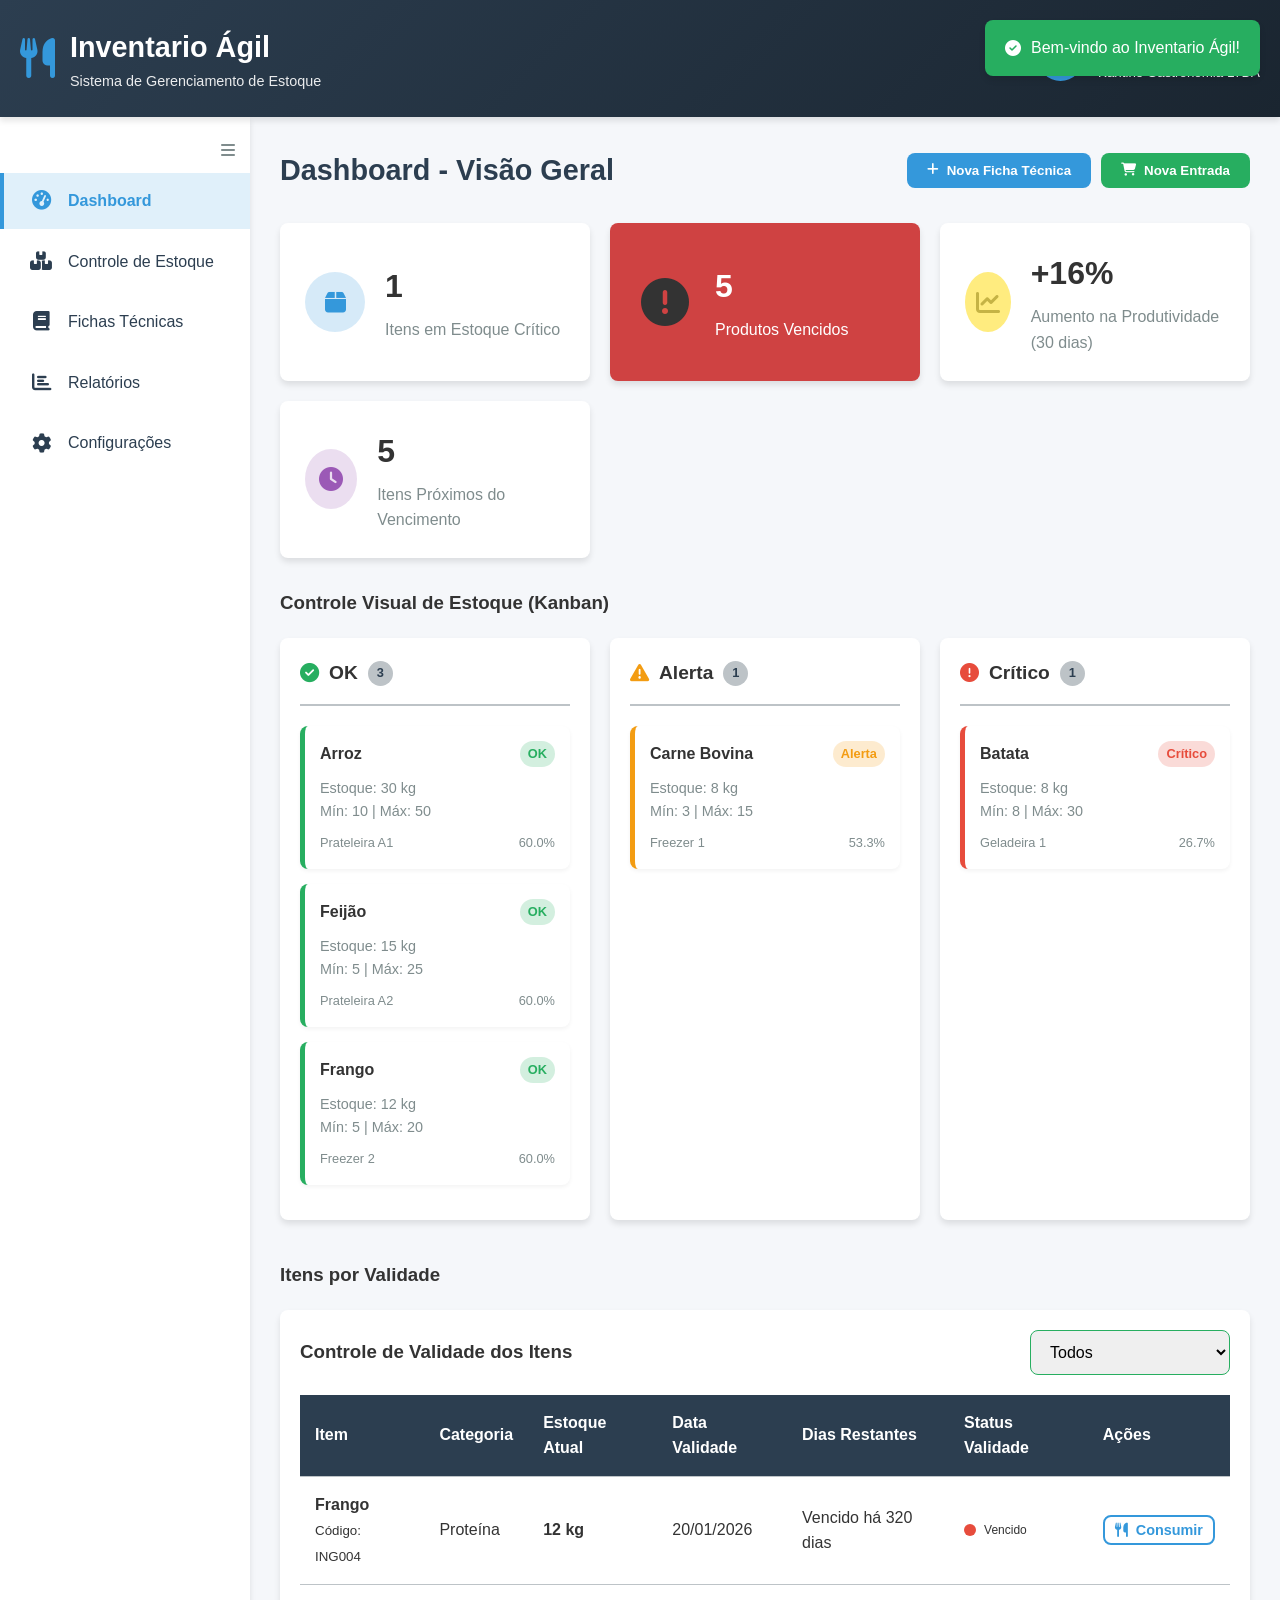
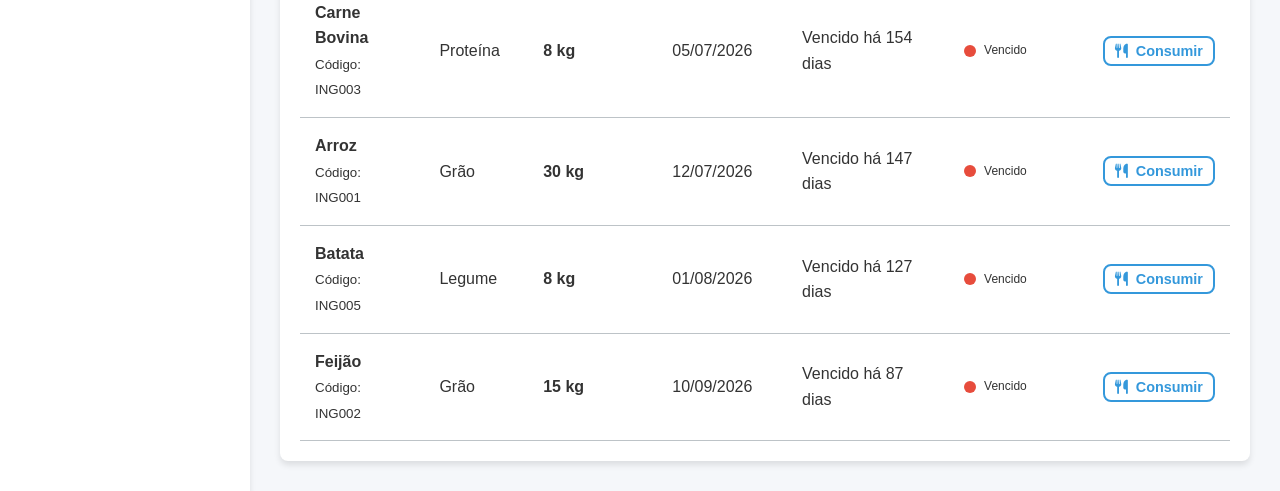
==== commit 2b7244d3: "V3" ====
--- a/index.html
+++ b/index.html
@@ -1,15 +1,15 @@
 <!DOCTYPE html>
 <html lang="pt-br">
 <head>
-    <meta charset="UTF-8">
-    <meta name="viewport" content="width=device-width, initial-scale=1.0">
+    <meta charset="UTF-8" />
+    <meta name="viewport" content="width=device-width, initial-scale=1.0" />
     <title>Sistema Kantine Lean - Operação Enxuta</title>
-    <link rel="stylesheet" href="style.css">
-    <link rel="stylesheet" href="https://cdnjs.cloudflare.com/ajax/libs/font-awesome/6.4.0/css/all.min.css">
+    <link rel="stylesheet" href="style.css" />
+    <link rel="stylesheet" href="https://cdnjs.cloudflare.com/ajax/libs/font-awesome/6.4.0/css/all.min.css" />
     <script src="script.js" defer></script>
 </head>
 <body>
-    <!-- Header -->
+
     <header class="header">
         <div class="container header-content">
             <div class="logo">
@@ -33,9 +33,8 @@
         </div>
     </header>
 
-    <!-- Conteúdo Principal -->
     <div class="main-content">
-        <!-- Sidebar -->
+
         <nav class="sidebar">
             <div class="sidebar-toggle" id="sidebarToggle">
                 <i class="fas fa-bars"></i>
@@ -60,12 +59,6 @@
                     </a>
                 </li>
                 <li class="nav-item">
-                    <a href="#" class="nav-link" data-page="pcp">
-                        <i class="fas fa-calendar-alt nav-icon"></i>
-                        <span class="nav-text">Planejamento (PCP)</span>
-                    </a>
-                </li>
-                <li class="nav-item">
                     <a href="#" class="nav-link" data-page="relatorios">
                         <i class="fas fa-chart-bar nav-icon"></i>
                         <span class="nav-text">Relatórios</span>
@@ -80,9 +73,8 @@
             </ul>
         </nav>
 
-        <!-- Conteúdo Dinâmico -->
         <main class="content" id="mainContent">
-            <!-- Dashboard será carregado aqui por padrão -->
+
             <div class="dashboard-content" id="dashboardPage">
                 <div class="dashboard-header">
                     <h2 class="page-title">Dashboard - Visão Geral</h2>
@@ -91,30 +83,28 @@
                             <i class="fas fa-plus"></i> Nova Ficha Técnica
                         </button>
                         <button class="btn btn-success" id="novaCompraBtn">
-                            <i class="fas fa-shopping-cart"></i> Nova Compra
+                            <i class="fas fa-shopping-cart"></i> Nova Entrada
                         </button>
-                    
-                    </div>
-                </div>
-
-                <!-- Cards de Estatísticas -->
+                    </div>
+                </div>
+
                 <div class="stats-cards">
                     <div class="stat-card">
                         <div class="stat-icon estoque">
                             <i class="fas fa-box"></i>
                         </div>
                         <div class="stat-info">
-                            <h3 id="estoqueCritico">12</h3>
+                            <h3 id="estoqueCritico">0</h3>
                             <p>Itens em Estoque Crítico</p>
                         </div>
                     </div>
-                    <div class="stat-card">
-                        <div class="stat-icon financeiro">
-                            <i class="fas fa-dollar-sign"></i>
-                        </div>
-                        <div class="stat-info">
-                            <h3>R$ <span id="custoMedio">8,75</span></h3>
-                            <p>Custo Médio por Porção</p>
+                    <div class="stat-card critico">
+                        <div class="stat-icon critico">
+                            <i class="fas fa-exclamation-circle"></i>
+                        </div>
+                        <div class="stat-info critico">
+                            <h3><span id="custoMedio"></span></h3>
+                            <p>Produtos Vencidos</p>
                         </div>
                     </div>
                     <div class="stat-card">
@@ -122,8 +112,8 @@
                             <i class="fas fa-chart-line"></i>
                         </div>
                         <div class="stat-info">
-                            <h3 id="produtividade">+18%</h3>
-                            <p>Aumento na Produtividade</p>
+                            <h3 id="produtividade">+16%</h3>
+                            <p>Aumento na Produtividade (30 dias)</p>
                         </div>
                     </div>
                     <div class="stat-card">
@@ -131,61 +121,51 @@
                             <i class="fas fa-clock"></i>
                         </div>
                         <div class="stat-info">
-                            <h3 id="validadeCritica">3</h3>
+                            <h3 id="validadeCritica">0</h3>
                             <p>Itens Próximos do Vencimento</p>
                         </div>
                     </div>
                 </div>
 
-                <!-- Sistema Kanban -->
-                <h3 style="margin: 30px 0 20px;">Controle Visual de Estoque (Kanban)</h3>
+                <h3 style="margin:30px 0 20px;">Controle Visual de Estoque (Kanban)</h3>
                 <div class="kanban-container">
                     <div class="kanban-column">
                         <div class="kanban-header">
                             <div class="column-title">
-                                <i class="fas fa-exclamation-circle" style="color: #e74c3c;"></i>
-                                <span>Crítico</span>
-                                <div class="item-count" id="countCritico">5</div>
-                            </div>
-                        </div>
-                        <div class="kanban-items" id="kanbanCritico">
-                            <!-- Itens críticos serão inseridos aqui via JavaScript -->
-                        </div>
-                    </div>
-                    
+                                <i class="fas fa-check-circle" style="color:#27ae60;"></i>
+                                <span>OK</span>
+                                <div class="item-count" id="countOk">0</div>
+                            </div>
+                        </div>
+                        <div class="kanban-items" id="kanbanOk"></div>
+                    </div>
                     <div class="kanban-column">
                         <div class="kanban-header">
                             <div class="column-title">
-                                <i class="fas fa-exclamation-triangle" style="color: #f39c12;"></i>
+                                <i class="fas fa-exclamation-triangle" style="color:#f39c12;"></i>
                                 <span>Alerta</span>
-                                <div class="item-count" id="countAlerta">7</div>
-                            </div>
-                        </div>
-                        <div class="kanban-items" id="kanbanAlerta">
-                            <!-- Itens em alerta serão inseridos aqui via JavaScript -->
-                        </div>
-                    </div>
-                    
+                                <div class="item-count" id="countAlerta">0</div>
+                            </div>
+                        </div>
+                        <div class="kanban-items" id="kanbanAlerta"></div>
+                    </div>
                     <div class="kanban-column">
                         <div class="kanban-header">
                             <div class="column-title">
-                                <i class="fas fa-check-circle" style="color: #27ae60;"></i>
-                                <span>OK</span>
-                                <div class="item-count" id="countOk">24</div>
-                            </div>
-                        </div>
-                        <div class="kanban-items" id="kanbanOk">
-                            <!-- Itens OK serão inseridos aqui via JavaScript -->
-                        </div>
-                    </div>
-                </div>
-
-                <!-- Tabela de Itens com Validade -->
-                <h3 style="margin: 40px 0 20px;">Itens por Validade</h3>
+                                <i class="fas fa-exclamation-circle" style="color:#e74c3c;"></i>
+                                <span>Crítico</span>
+                                <div class="item-count" id="countCritico">0</div>
+                            </div>
+                        </div>
+                        <div class="kanban-items" id="kanbanCritico"></div>
+                    </div>
+                </div>
+
+                <h3 style="margin:40px 0 20px;">Itens por Validade</h3>
                 <div class="table-container">
                     <div class="table-header">
                         <h3>Controle de Validade dos Itens</h3>
-                        <select id="filtroValidade" style="width: 200px;">
+                        <select id="filtroValidade" style="width:200px;">
                             <option value="todos">Todos</option>
                             <option value="critica">Próximos do Vencimento</option>
                             <option value="alerta">Atenção</option>
@@ -204,37 +184,26 @@
                                 <th>Ações</th>
                             </tr>
                         </thead>
-                        <tbody id="validadeTableBody">
-                            <!-- Dados serão inseridos via JavaScript -->
-                        </tbody>
+                        <tbody id="validadeTableBody"></tbody>
                     </table>
                 </div>
             </div>
 
-            <!-- Página de Estoque (inicialmente oculta) -->
-            <div class="estoque-content" id="estoquePage" style="display: none;">
+            <div class="estoque-content" id="estoquePage" style="display:none;">
                 <div class="dashboard-header">
                     <h2 class="page-title">Controle de Estoque Kanban</h2>
                     <div class="quick-actions">
-                        <button class="btn btn-primary" id="novoItemBtn">
-                            <i class="fas fa-plus"></i> Novo Item
-                        </button>
-                        <button class="btn btn-success" id="entradaEstoqueBtn">
-                            <i class="fas fa-arrow-down"></i> Entrada
-                        </button>
-                        <button class="btn btn-warning" id="saidaEstoqueBtn">
-                            <i class="fas fa-arrow-up"></i> Saída
-                        </button>
-                        <button class="btn btn-info" id="movimentacoesBtn">
-                            <i class="fas fa-history"></i> Histórico
-                        </button>
+                        <button class="btn btn-primary" id="novoItemBtn"><i class="fas fa-plus"></i> Novo Item</button>
+                        <button class="btn btn-success" id="entradaEstoqueBtn"><i class="fas fa-arrow-down"></i> Entrada</button>
+                        <button class="btn btn-warning" id="saidaEstoqueBtn"><i class="fas fa-arrow-up"></i> Saída</button>
+                        <button class="btn btn-info" id="movimentacoesBtn"><i class="fas fa-history"></i> Histórico</button>
                     </div>
                 </div>
 
                 <div class="table-container">
                     <div class="table-header">
                         <h3>Todos os Itens em Estoque</h3>
-                        <input type="text" id="buscarItemInput" placeholder="Buscar item..." style="width: 300px;">
+                        <input type="text" id="buscarItemInput" placeholder="Buscar item..." style="width:300px;" />
                     </div>
                     <table id="estoqueTable">
                         <thead>
@@ -251,14 +220,11 @@
                                 <th>Ações</th>
                             </tr>
                         </thead>
-                        <tbody id="estoqueTableBody">
-                            <!-- Dados serão inseridos via JavaScript -->
-                        </tbody>
+                        <tbody id="estoqueTableBody"></tbody>
                     </table>
                 </div>
-                
-                <!-- Histórico de Movimentações -->
-                <div class="table-container" id="historicoContainer" style="display: none; margin-top: 30px;">
+
+                <div class="table-container" id="historicoContainer" style="display:none; margin-top:30px;">
                     <div class="table-header">
                         <h3>Histórico de Movimentações</h3>
                         <div>
@@ -268,7 +234,7 @@
                                 <option value="saida">Saídas</option>
                                 <option value="ajuste">Ajustes</option>
                             </select>
-                            <input type="date" id="filtroDataMov" style="margin-left: 10px;">
+                            <input type="date" id="filtroDataMov" style="margin-left:10px;" />
                         </div>
                     </div>
                     <table id="historicoTable">
@@ -278,47 +244,37 @@
                                 <th>Tipo</th>
                                 <th>Item</th>
                                 <th>Quantidade</th>
+                                <th>Unidade</th>
                                 <th>Responsável</th>
                                 <th>Motivo</th>
                                 <th>Lote</th>
                             </tr>
                         </thead>
-                        <tbody id="historicoTableBody">
-                            <!-- Dados serão inseridos via JavaScript -->
-                        </tbody>
+                        <tbody id="historicoTableBody"></tbody>
                     </table>
                 </div>
             </div>
 
-            <!-- Página de Fichas Técnicas (inicialmente oculta) -->
-            <div class="fichas-content" id="fichasPage" style="display: none;">
+            <div class="fichas-content" id="fichasPage" style="display:none;">
                 <div class="dashboard-header">
                     <h2 class="page-title">Fichas Técnicas e POPs</h2>
                     <div class="quick-actions">
-                        <button class="btn btn-primary" id="novaReceitaBtn">
-                            <i class="fas fa-plus"></i> Nova Receita
-                        </button>
-                        <button class="btn btn-success" id="calcularCustosBtn">
-                            <i class="fas fa-calculator"></i> Calcular Custos
-                        </button>
-                        <button class="btn btn-info" id="gerarPOPBtn">
-                            <i class="fas fa-print"></i> Gerar POP
-                        </button>
-                    </div>
-                </div>
-
-                <div class="tabs" style="margin-bottom: 20px;">
+                        <button class="btn btn-primary" id="novaReceitaBtn"><i class="fas fa-plus"></i> Nova Receita</button>
+                        <button class="btn btn-info" id="gerarPOPBtn"><i class="fas fa-print"></i> Gerar POP</button>
+                    </div>
+                </div>
+
+                <div class="tabs" style="margin-bottom:20px;">
                     <div class="tab active" data-subtab="fichas-list">Todas as Receitas</div>
                     <div class="tab" data-subtab="fichas-detail">Detalhes da Receita</div>
                     <div class="tab" data-subtab="fichas-pops">POPs</div>
                 </div>
 
-                <!-- Lista de Receitas -->
                 <div id="fichas-list" class="tab-content active">
                     <div class="table-container">
                         <div class="table-header">
                             <h3>Todas as Receitas Cadastradas</h3>
-                            <select id="filtroCategoriaReceita" style="width: 200px;">
+                            <select id="filtroCategoriaReceita" style="width:200px;">
                                 <option value="">Todas as categorias</option>
                                 <option value="Prato Principal">Prato Principal</option>
                                 <option value="Guarnição">Guarnição</option>
@@ -339,15 +295,12 @@
                                     <th>Ações</th>
                                 </tr>
                             </thead>
-                            <tbody id="receitasTableBody">
-                                <!-- Dados serão inseridos via JavaScript -->
-                            </tbody>
+                            <tbody id="receitasTableBody"></tbody>
                         </table>
                     </div>
                 </div>
 
-                <!-- Detalhes da Receita -->
-                <div id="fichas-detail" class="tab-content" style="display: none;">
+                <div id="fichas-detail" class="tab-content" style="display:none;">
                     <div class="recipe-card">
                         <div class="recipe-header">
                             <h3 class="recipe-title" id="detailRecipeTitle">Feijoada Completa</h3>
@@ -367,7 +320,7 @@
                                 <span class="detail-value" id="detailRecipeTime">120 min</span>
                             </div>
                             <div class="detail-item">
-                                <span class="detail-label">Rendimento</span>
+                                <span class="detail-label">Lucro</span>
                                 <span class="detail-value" id="detailRecipeYield">95%</span>
                             </div>
                             <div class="detail-item">
@@ -375,9 +328,10 @@
                                 <span class="detail-value" id="detailRecipeTotalCost">R$ 175,00</span>
                             </div>
                         </div>
-                        <div style="margin-top: 15px;">
+
+                        <div style="margin-top:15px;">
                             <h4>Ingredientes:</h4>
-                            <table class="ingredients-table" style="width: 100%; margin-top: 10px;">
+                            <table class="ingredients-table" style="width:100%;margin-top:10px;">
                                 <thead>
                                     <tr>
                                         <th>Ingrediente</th>
@@ -387,22 +341,20 @@
                                         <th>Estoque</th>
                                     </tr>
                                 </thead>
-                                <tbody id="ingredientesTableBody">
-                                    <!-- Ingredientes serão inseridos via JavaScript -->
-                                </tbody>
+                                <tbody id="ingredientesTableBody"></tbody>
                             </table>
                         </div>
-                        <div style="margin-top: 20px;">
+
+                        <div style="margin-top:20px;">
                             <h4>Modo de Preparo (POP):</h4>
-                            <div id="detailRecipeInstructions" style="margin-top: 10px; padding: 15px; background-color: #f8f9fa; border-radius: var(--radius);">
-                                <ol id="recipeInstructionsList" style="margin-left: 20px;">
-                                    <!-- Passos serão inseridos via JavaScript -->
-                                </ol>
-                            </div>
-                        </div>
-                        <div style="margin-top: 20px;">
+                            <div id="detailRecipeInstructions" style="margin-top:10px;padding:15px;background-color:#f8f9fa;border-radius:var(--radius);">
+                                <ol id="recipeInstructionsList" style="margin-left:20px;"></ol>
+                            </div>
+                        </div>
+
+                        <div style="margin-top:20px;">
                             <h4>Informações Nutricionais (por porção):</h4>
-                            <div class="recipe-details" style="margin-top: 10px;">
+                            <div class="recipe-details" style="margin-top:10px;">
                                 <div class="detail-item">
                                     <span class="detail-label">Calorias</span>
                                     <span class="detail-value" id="detailRecipeCalories">450 kcal</span>
@@ -421,22 +373,24 @@
                                 </div>
                             </div>
                         </div>
-                        <div class="form-actions" style="margin-top: 30px;">
+
+                        <div class="form-actions" style="margin-top:30px;">
+                            <button class="btn btn-outline" id="backToRecipesBtn">
+                                <i class="fas fa-arrow-left"></i> Voltar para Receitas
+                            </button>
                             <button class="btn btn-primary" id="editarReceitaBtn">Editar Ficha</button>
-                            <button class="btn btn-outline" id="imprimirPOPBtn">Imprimir POP</button>
                             <button class="btn btn-success" id="produzirReceitaBtn">Produzir Receita</button>
                         </div>
                     </div>
                 </div>
 
-                <!-- POPs -->
-                <div id="fichas-pops" class="tab-content" style="display: none;">
+                <div id="fichas-pops" class="tab-content" style="display:none;">
                     <div class="pops-container">
                         <h3>Procedimentos Operacionais Padrão (POPs)</h3>
-                        <p style="margin-bottom: 20px; color: var(--gray-color);">
+                        <p style="margin-bottom:20px;color:var(--gray-color);">
                             POPs padronizam os processos da cozinha para garantir qualidade e segurança alimentar.
                         </p>
-                        
+
                         <div class="pop-card">
                             <div class="pop-header">
                                 <h4>POP-001: Recebimento de Matéria-Prima</h4>
@@ -449,16 +403,16 @@
                                     <h5>Passos do Procedimento:</h5>
                                     <ol>
                                         <li>Verificar nota fiscal e pedido de compra</li>
-                                        <li>Inspecionar qualidade dos produtos (cor, odor, textura, validade)</li>
-                                        <li>Rejeitar produtos fora do padrão ou vencidos</li>
-                                        <li>Registrar entrada no sistema com lote e validade</li>
-                                        <li>Armazenar conforme categoria (seco, refrigerado, congelado)</li>
-                                        <li>Aplicar etiqueta com data de recebimento e validade</li>
+                                        <li>Inspecionar qualidade dos produtos</li>
+                                        <li>Rejeitar produtos fora do padrão</li>
+                                        <li>Registrar entrada no sistema</li>
+                                        <li>Armazenar conforme categoria</li>
+                                        <li>Aplicar etiqueta com data</li>
                                     </ol>
                                 </div>
                             </div>
                         </div>
-                        
+
                         <div class="pop-card">
                             <div class="pop-header">
                                 <h4>POP-002: Pré-preparo de Hortifruti</h4>
@@ -470,13 +424,13 @@
                                 <div class="pop-steps">
                                     <h5>Passos do Procedimento:</h5>
                                     <ol>
-                                        <li>Selecionar e separar produtos por tipo</li>
-                                        <li>Lavar em água corrente para remover sujidades</li>
-                                        <li>Imersão em solução clorada (200ppm por 15 minutos)</li>
+                                        <li>Selecionar produtos</li>
+                                        <li>Lavar em água corrente</li>
+                                        <li>Imersão em solução clorada</li>
                                         <li>Enxágue em água potável</li>
-                                        <li>Secar em centrífuga de saladas ou papel toalha</li>
-                                        <li>Cortar conforme padrão estabelecido na ficha técnica</li>
-                                        <li>Armazenar em recipientes identificados e datados</li>
+                                        <li>Secar adequadamente</li>
+                                        <li>Cortar conforme padrão</li>
+                                        <li>Armazenar identificado</li>
                                     </ol>
                                 </div>
                             </div>
@@ -484,8 +438,9 @@
                     </div>
                 </div>
             </div>
-
-    <!-- Modal para Novo Item -->
+        </main>
+    </div>
+
     <div class="modal" id="novoItemModal">
         <div class="modal-content">
             <div class="modal-header">
@@ -497,14 +452,13 @@
                     <div class="form-row">
                         <div class="form-group">
                             <label for="itemCodigo">Código do Item *</label>
-                            <input type="text" id="itemCodigo" required>
+                            <input type="text" id="itemCodigo" required />
                         </div>
                         <div class="form-group">
                             <label for="itemNome">Nome do Item *</label>
-                            <input type="text" id="itemNome" required>
-                        </div>
-                    </div>
-                    
+                            <input type="text" id="itemNome" required />
+                        </div>
+                    </div>
                     <div class="form-row">
                         <div class="form-group">
                             <label for="itemCategoria">Categoria *</label>
@@ -530,41 +484,37 @@
                             </select>
                         </div>
                     </div>
-                    
                     <div class="form-row">
                         <div class="form-group">
                             <label for="estoqueMin">Estoque Mínimo *</label>
-                            <input type="number" id="estoqueMin" required min="0" step="0.01">
+                            <input type="number" id="estoqueMin" required min="0" step="0.01" />
                         </div>
                         <div class="form-group">
                             <label for="estoqueMax">Estoque Máximo *</label>
-                            <input type="number" id="estoqueMax" required min="0" step="0.01">
-                        </div>
-                    </div>
-                    
+                            <input type="number" id="estoqueMax" required min="0" step="0.01" />
+                        </div>
+                    </div>
                     <div class="form-row">
                         <div class="form-group">
                             <label for="localizacao">Localização na Cozinha *</label>
-                            <input type="text" id="localizacao" placeholder="Ex: Prateleira A1, Freezer 2" required>
-                        </div>
-                        <div class="form-group">
-                            <label for="quantidadeInicial">Quantidade Inicial</label>
-                            <input type="number" id="quantidadeInicial" min="0" step="0.01" value="0">
-                        </div>
-                    </div>
-                    
-                    <div class="form-row">
-                        <div class="form-group">
-                            <label for="validadePadrao">Validade Padrão (dias)</label>
-                            <input type="number" id="validadePadrao" min="1" value="30">
-                            <small>Número de dias padrão para validade deste item</small>
+                            <input type="text" id="localizacao" placeholder="Ex: Prateleira A1, Freezer 2" required />
+                        </div>
+                        <div class="form-group">
+                            <label for="quantidadeInicial">Quantidade</label>
+                            <input type="number" id="quantidadeInicial" min="0" step="0.01" value="0" />
+                        </div>
+                    </div>
+                    <div class="form-row">
+                        <div class="form-group">
+                            <label for="validadePadraoData">Data de Validade</label>
+                            <input type="date" id="validadePadraoData" />
+                            <small>Data padrão de validade para novos lotes deste item</small>
                         </div>
                         <div class="form-group">
                             <label for="custoUnitario">Custo Unitário (R$)</label>
-                            <input type="number" id="custoUnitario" min="0" step="0.01" value="0">
-                        </div>
-                    </div>
-                    
+                            <input type="number" id="custoUnitario" min="0" step="0.01" value="0" />
+                        </div>
+                    </div>
                     <div class="form-actions">
                         <button type="button" class="btn btn-outline" id="cancelarNovoItem">Cancelar</button>
                         <button type="submit" class="btn btn-primary">Salvar Item</button>
@@ -574,7 +524,6 @@
         </div>
     </div>
 
-    <!-- Modal para Nova Ficha Técnica -->
     <div class="modal" id="novaFichaModal">
         <div class="modal-content">
             <div class="modal-header">
@@ -586,14 +535,13 @@
                     <div class="form-row">
                         <div class="form-group">
                             <label for="receitaCodigo">Código da Receita *</label>
-                            <input type="text" id="receitaCodigo" required placeholder="Ex: REC001">
+                            <input type="text" id="receitaCodigo" required placeholder="Ex: REC001" />
                         </div>
                         <div class="form-group">
                             <label for="receitaNome">Nome da Receita *</label>
-                            <input type="text" id="receitaNome" required placeholder="Ex: Feijoada Completa">
-                        </div>
-                    </div>
-                    
+                            <input type="text" id="receitaNome" required placeholder="Ex: Feijoada Completa" />
+                        </div>
+                    </div>
                     <div class="form-row">
                         <div class="form-group">
                             <label for="receitaCategoria">Categoria *</label>
@@ -608,36 +556,75 @@
                         </div>
                         <div class="form-group">
                             <label for="receitaPorcoes">Número de Porções *</label>
-                            <input type="number" id="receitaPorcoes" required min="1" value="1">
-                        </div>
-                    </div>
-                    
+                            <input type="number" id="receitaPorcoes" required min="1" value="1" />
+                        </div>
+                    </div>
                     <div class="form-row">
                         <div class="form-group">
                             <label for="tempoPreparo">Tempo de Preparo (minutos) *</label>
-                            <input type="number" id="tempoPreparo" required min="1" value="30">
-                        </div>
-                        <div class="form-group">
-                            <label for="rendimento">Rendimento Esperado (%)</label>
-                            <input type="number" id="rendimento" min="1" max="100" value="95">
-                        </div>
-                    </div>
-                    
+                            <input type="number" id="tempoPreparo" required min="1" value="30" />
+                        </div>
+                        <div class="form-group">
+                            <label for="lucro">Lucro Esperado (%)</label>
+                            <input type="number" id="lucro" min="1" max="100" value="95" />
+                        </div>
+                    </div>
                     <div class="form-group">
                         <label for="receitaDescricao">Descrição da Receita</label>
                         <textarea id="receitaDescricao" rows="3" placeholder="Descreva brevemente a receita..."></textarea>
                     </div>
-                    
+
+                    <div style="margin-top:20px; border-top:1px solid var(--light-gray); padding-top:15px;">
+                        <h4>Ingredientes</h4>
+                        <div class="form-row">
+                            <div class="form-group" style="flex:2;">
+                                <label for="ingredienteItem">Item do Estoque</label>
+                                <select id="ingredienteItem">
+                                    <option value="">Selecione um item...</option>
+                                </select>
+                            </div>
+                            <div class="form-group" style="flex:1;">
+                                <label for="ingredienteQuantidade">Quantidade</label>
+                                <input type="number" id="ingredienteQuantidade" min="0.01" step="0.01" value="1" />
+                            </div>
+                            <div class="form-group" style="flex:1;">
+                                <label for="ingredienteUnidade">Unidade</label>
+                                <select id="ingredienteUnidade">
+                                    <option value="kg">kg</option>
+                                    <option value="g">g</option>
+                                    <option value="un">un</option>
+                                    <option value="lt">lt</option>
+                                    <option value="ml">ml</option>
+                                </select>
+                            </div>
+                            <div class="form-group" style="flex:0.5; display:flex; align-items:flex-end;">
+                                <button type="button" class="btn btn-success" id="addIngredienteBtn" style="width:100%;">+</button>
+                            </div>
+                        </div>
+                        <div style="margin-top:10px;">
+                            <table class="ingredients-table" style="width:100%;">
+                                <thead>
+                                    <tr>
+                                        <th>Item</th>
+                                        <th>Quantidade</th>
+                                        <th>Unidade</th>
+                                        <th>Ação</th>
+                                    </tr>
+                                </thead>
+                                <tbody id="ingredientesListaModal"></tbody>
+                            </table>
+                        </div>
+                    </div>
+
                     <div class="form-actions">
                         <button type="button" class="btn btn-outline" id="cancelarFicha">Cancelar</button>
-                        <button type="submit" class="btn btn-primary">Criar Ficha</button>
+                        <button type="submit" class="btn btn-primary">Salvar Ficha</button>
                     </div>
                 </form>
             </div>
         </div>
     </div>
 
-    <!-- Modal para Entrada de Produto -->
     <div class="modal" id="entradaModal">
         <div class="modal-content">
             <div class="modal-header">
@@ -651,42 +638,37 @@
                             <label for="entradaItem">Item *</label>
                             <select id="entradaItem" required>
                                 <option value="">Selecione um item...</option>
-                                <!-- Opções serão preenchidas via JavaScript -->
                             </select>
                         </div>
                         <div class="form-group">
                             <label for="entradaQuantidade">Quantidade *</label>
-                            <input type="number" id="entradaQuantidade" required min="0.01" step="0.01">
-                        </div>
-                    </div>
-                    
+                            <input type="number" id="entradaQuantidade" required min="0.01" step="0.01" />
+                        </div>
+                    </div>
                     <div class="form-row">
                         <div class="form-group">
                             <label for="entradaLote">Número do Lote</label>
-                            <input type="text" id="entradaLote" placeholder="Opcional">
+                            <input type="text" id="entradaLote" placeholder="Opcional" />
                         </div>
                         <div class="form-group">
                             <label for="entradaValidade">Data de Validade</label>
-                            <input type="date" id="entradaValidade">
-                        </div>
-                    </div>
-                    
+                            <input type="date" id="entradaValidade" />
+                        </div>
+                    </div>
                     <div class="form-row">
                         <div class="form-group">
                             <label for="entradaFornecedor">Fornecedor</label>
-                            <input type="text" id="entradaFornecedor" placeholder="Nome do fornecedor">
+                            <input type="text" id="entradaFornecedor" placeholder="Nome do fornecedor" />
                         </div>
                         <div class="form-group">
                             <label for="entradaNotaFiscal">Nº Nota Fiscal</label>
-                            <input type="text" id="entradaNotaFiscal" placeholder="Número da nota fiscal">
-                        </div>
-                    </div>
-                    
+                            <input type="text" id="entradaNotaFiscal" placeholder="Número da nota fiscal" />
+                        </div>
+                    </div>
                     <div class="form-group">
                         <label for="entradaObservacoes">Observações</label>
                         <textarea id="entradaObservacoes" rows="3" placeholder="Observações sobre a entrada..."></textarea>
                     </div>
-                    
                     <div class="form-actions">
                         <button type="button" class="btn btn-outline" id="cancelarEntrada">Cancelar</button>
                         <button type="submit" class="btn btn-success">Registrar Entrada</button>
@@ -695,8 +677,7 @@
             </div>
         </div>
     </div>
-
-    <!-- Modal para Saída de Produto -->
+    
     <div class="modal" id="saidaModal">
         <div class="modal-content">
             <div class="modal-header">
@@ -710,16 +691,26 @@
                             <label for="saidaItem">Item *</label>
                             <select id="saidaItem" required>
                                 <option value="">Selecione um item...</option>
-                                <!-- Opções serão preenchidas via JavaScript -->
-                            </select>
-                        </div>
+                            </select>
+                        </div>
+                    </div>
+                    <div class="form-row">
                         <div class="form-group">
                             <label for="saidaQuantidade">Quantidade *</label>
-                            <input type="number" id="saidaQuantidade" required min="0.01" step="0.01">
+                            <input type="number" id="saidaQuantidade" required min="0.01" step="0.01" />
                             <small id="estoqueDisponivel" style="color: var(--gray-color);"></small>
                         </div>
-                    </div>
-                    
+                        <div class="form-group">
+                            <label for="saidaUnidade">Medida *</label>
+                            <select id="saidaUnidade" required>
+                                <option value="kg">Kg</option>
+                                <option value="g">g</option>
+                                <option value="un">un</option>
+                                <option value="lt">Lt</option>
+                                <option value="ml">ml</option>
+                            </select>
+                        </div>
+                    </div>
                     <div class="form-row">
                         <div class="form-group">
                             <label for="saidaMotivo">Motivo da Saída *</label>
@@ -734,29 +725,22 @@
                         </div>
                         <div class="form-group">
                             <label for="saidaResponsavel">Responsável *</label>
-                            <input type="text" id="saidaResponsavel" required value="Cozinha">
-                        </div>
-                    </div>
-                    
+                            <input type="text" id="saidaResponsavel" required value="Cozinha" />
+                        </div>
+                    </div>
                     <div class="form-row">
                         <div class="form-group">
                             <label for="saidaLote">Lote (PEPS/FIFO)</label>
                             <select id="saidaLote">
                                 <option value="">Automático (PEPS)</option>
-                                <!-- Opções de lotes serão preenchidas via JavaScript -->
-                            </select>
-                        </div>
-                        <div class="form-group">
-                            <label for="saidaReceita">Receita/Produção</label>
-                            <input type="text" id="saidaReceita" placeholder="Nome da receita ou produção">
-                        </div>
-                    </div>
-                    
+                            </select>
+                        </div>
+                       
+                    </div>
                     <div class="form-group">
                         <label for="saidaObservacoes">Observações</label>
                         <textarea id="saidaObservacoes" rows="3" placeholder="Observações sobre a saída..."></textarea>
                     </div>
-                    
                     <div class="form-actions">
                         <button type="button" class="btn btn-outline" id="cancelarSaida">Cancelar</button>
                         <button type="submit" class="btn btn-warning">Registrar Saída</button>
@@ -766,13 +750,10 @@
         </div>
     </div>
 
-    <!-- Notificação -->
     <div class="notification" id="notification" style="display: none;">
         <i class="fas fa-check-circle"></i>
         <span id="notificationText">Operação realizada com sucesso!</span>
     </div>
 
 </body>
-</html>
-</body>
-</html>
+</html>
--- a/style.css
+++ b/style.css
@@ -259,9 +259,15 @@
     transition: var(--transition);
 }
 
-.stat-card:hover {
-    transform: translateY(-5px);
-}
+.stat-card.critico {
+    background-color: #cf4242;
+    border-radius: var(--radius);
+    padding: 25px;
+    box-shadow: var(--shadow);
+    display: flex;
+    
+}
+  
 
 .stat-icon {
     width: 60px;
@@ -279,14 +285,13 @@
     color: var(--secondary-color);
 }
 
-.stat-icon.financeiro {
-    background-color: rgba(39, 174, 96, 0.2);
-    color: var(--success-color);
-}
-
 .stat-icon.produtividade {
-    background-color: rgba(243, 156, 18, 0.2);
-    color: var(--warning-color);
+    background-color: rgba(255, 217, 2, 0.507);
+    color: #8f7c0e83;
+}
+
+.stat-icon.critico {
+    font-size: 3.0rem;
 }
 
 .stat-icon.qualidade {
@@ -299,10 +304,22 @@
     margin-bottom: 5px;
 }
 
+.stat-info.critico h3 {
+    font-size: 2rem;
+    margin-bottom: 5px;
+    color: white;
+}
+
 .stat-info p {
     color: var(--gray-color);
-    font-size: 0.9rem;
-}
+
+}
+
+.stat-info.critico p {
+    color: var(--gray-color);
+    color: white;
+}
+
 
 /* Kanban */
 .kanban-container {
@@ -1028,3 +1045,80 @@
         grid-row: 5 / 7;
     }
 }
+/* Tooltip para produtos vencidos */
+.stat-card.critico {
+    position: relative;
+    cursor: pointer;
+    overflow: visible;
+}
+
+.tooltip-vencidos {
+    display: none;
+    position: absolute;
+    top: calc(100% + 10px);
+    left: 0;
+    background: #fff;
+    border-radius: var(--radius);
+    padding: 15px;
+    min-width: 260px;
+    max-width: 350px;
+    max-height: 250px;
+    overflow-y: auto;
+    box-shadow: 0 8px 25px rgba(0,0,0,0.2);
+    border: 1px solid var(--light-gray);
+    z-index: 1000;
+    color: #333;
+    font-weight: normal;
+    text-align: left;
+}
+
+.stat-card.critico:hover .tooltip-vencidos {
+    display: block;
+}
+
+.tooltip-vencidos::before {
+    content: '';
+    position: absolute;
+    top: -8px;
+    left: 20px;
+    border-left: 8px solid transparent;
+    border-right: 8px solid transparent;
+    border-bottom: 8px solid #fff;
+    filter: drop-shadow(0 -2px 2px rgba(0,0,0,0.1));
+}
+
+.tooltip-header {
+    font-weight: 700;
+    font-size: 0.95rem;
+    margin-bottom: 8px;
+    color: var(--accent-color);
+    border-bottom: 1px solid var(--light-gray);
+    padding-bottom: 6px;
+}
+
+.tooltip-vencidos ul {
+    list-style: none;
+    padding: 0;
+    margin: 0;
+}
+
+.tooltip-vencidos ul li {
+    padding: 4px 0;
+    font-size: 0.9rem;
+    border-bottom: 1px solid #f0f0f0;
+    display: flex;
+    justify-content: space-between;
+}
+
+.tooltip-vencidos ul li:last-child {
+    border-bottom: none;
+}
+
+.tooltip-vencidos .item-nome {
+    font-weight: 500;
+}
+
+.tooltip-vencidos .item-dias {
+    color: var(--accent-color);
+    font-weight: 600;
+}
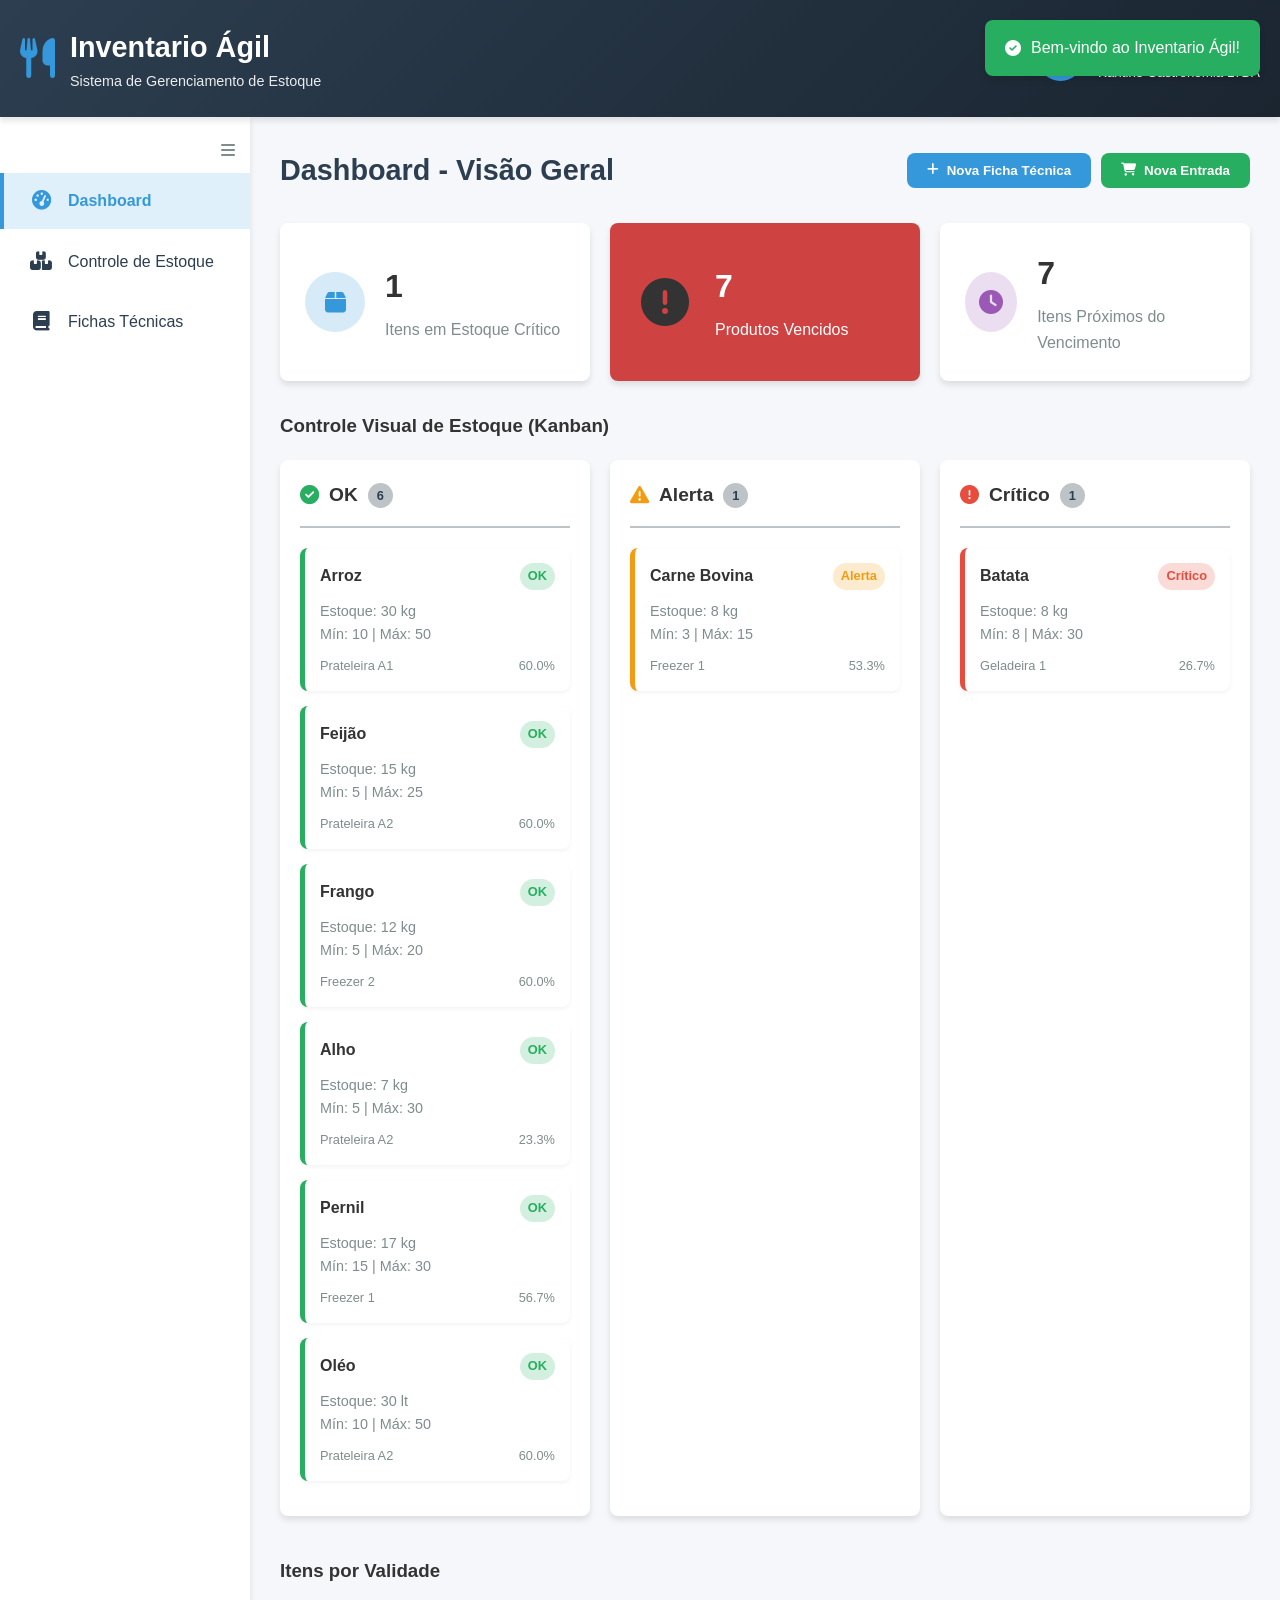
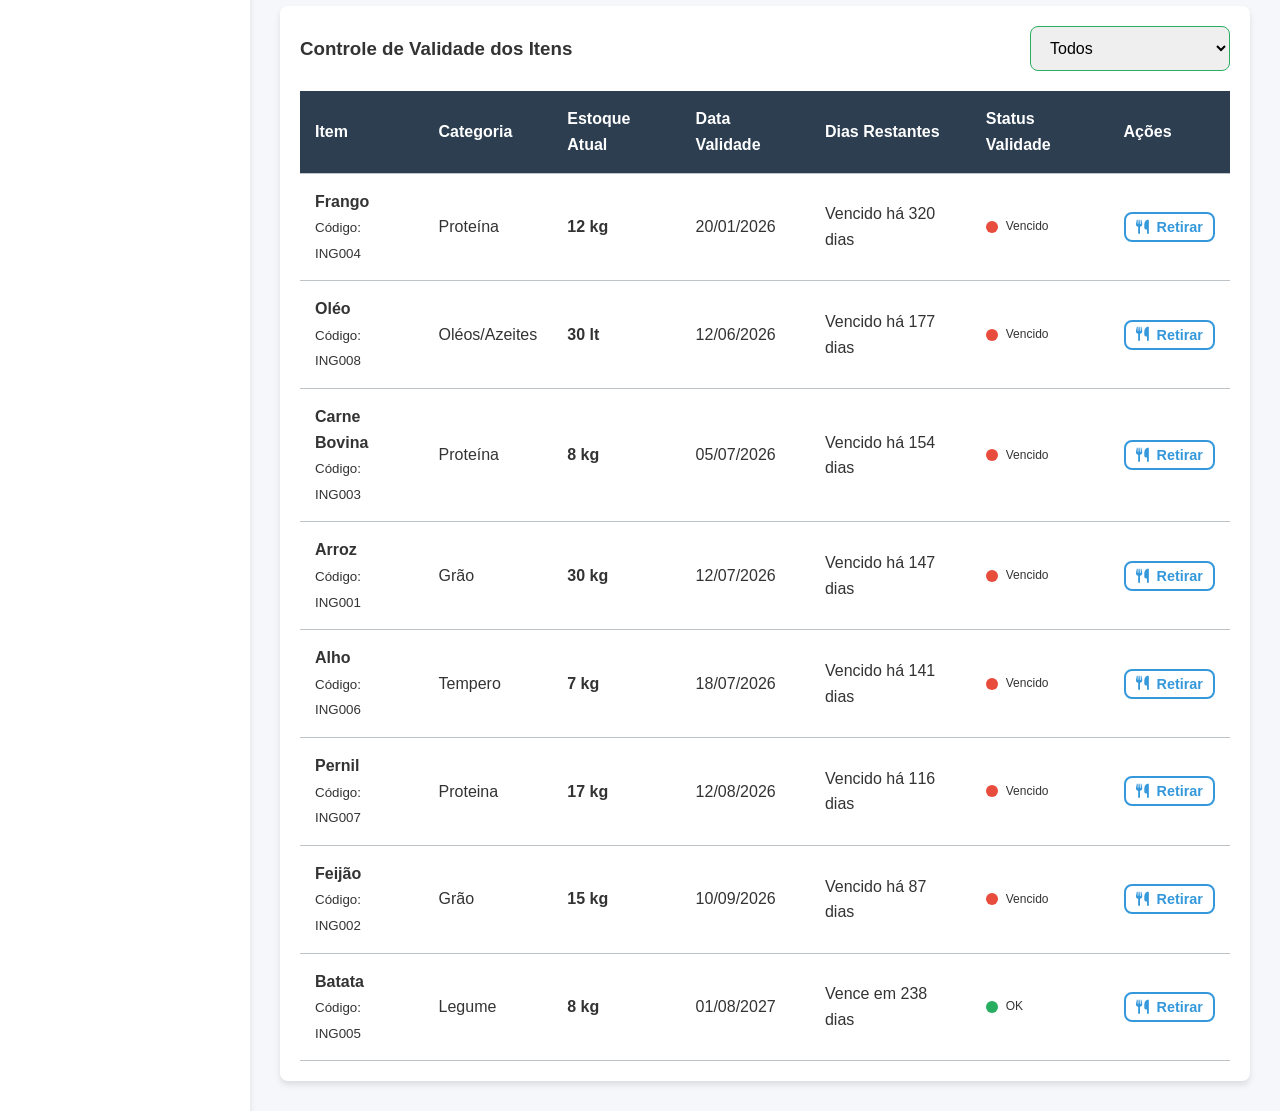
==== commit 95fd64c2: "v3" ====
--- a/index.html
+++ b/index.html
@@ -58,18 +58,6 @@
                         <span class="nav-text">Fichas Técnicas</span>
                     </a>
                 </li>
-                <li class="nav-item">
-                    <a href="#" class="nav-link" data-page="relatorios">
-                        <i class="fas fa-chart-bar nav-icon"></i>
-                        <span class="nav-text">Relatórios</span>
-                    </a>
-                </li>
-                <li class="nav-item">
-                    <a href="#" class="nav-link" data-page="configuracoes">
-                        <i class="fas fa-cog nav-icon"></i>
-                        <span class="nav-text">Configurações</span>
-                    </a>
-                </li>
             </ul>
         </nav>
 
@@ -108,15 +96,6 @@
                         </div>
                     </div>
                     <div class="stat-card">
-                        <div class="stat-icon produtividade">
-                            <i class="fas fa-chart-line"></i>
-                        </div>
-                        <div class="stat-info">
-                            <h3 id="produtividade">+16%</h3>
-                            <p>Aumento na Produtividade (30 dias)</p>
-                        </div>
-                    </div>
-                    <div class="stat-card">
                         <div class="stat-icon qualidade">
                             <i class="fas fa-clock"></i>
                         </div>
@@ -167,7 +146,7 @@
                         <h3>Controle de Validade dos Itens</h3>
                         <select id="filtroValidade" style="width:200px;">
                             <option value="todos">Todos</option>
-                            <option value="critica">Próximos do Vencimento</option>
+                            <option value="critica">Próximos do Vencimento/Vencidos</option>
                             <option value="alerta">Atenção</option>
                             <option value="ok">OK</option>
                         </select>
@@ -245,7 +224,7 @@
                                 <th>Item</th>
                                 <th>Quantidade</th>
                                 <th>Unidade</th>
-                                <th>Responsável</th>
+                                <th>Fornecedor/Responsável</th>
                                 <th>Motivo</th>
                                 <th>Lote</th>
                             </tr>
@@ -281,6 +260,7 @@
                                 <option value="Salada">Salada</option>
                                 <option value="Sobremesa">Sobremesa</option>
                                 <option value="Molho">Molho</option>
+                                <option value="outro">Outro</option>
                             </select>
                         </div>
                         <table>
@@ -441,6 +421,7 @@
         </main>
     </div>
 
+    <!-- Modais (mantidos iguais) -->
     <div class="modal" id="novoItemModal">
         <div class="modal-content">
             <div class="modal-header">
@@ -468,8 +449,8 @@
                                 <option value="Legume">Legume</option>
                                 <option value="Grão">Grão</option>
                                 <option value="Tempero">Tempero</option>
-                                <option value="Líquido">Líquido</option>
-                                <option value="Outro">Outro</option>
+                                <option value="oleo">Oléos/Azeites</option>
+                                <option value="Outro">Outros</option>
                             </select>
                         </div>
                         <div class="form-group">
@@ -487,11 +468,11 @@
                     <div class="form-row">
                         <div class="form-group">
                             <label for="estoqueMin">Estoque Mínimo *</label>
-                            <input type="number" id="estoqueMin" required min="0" step="0.01" />
+                            <input type="number" id="estoqueMin" required min="0" step="any" />
                         </div>
                         <div class="form-group">
                             <label for="estoqueMax">Estoque Máximo *</label>
-                            <input type="number" id="estoqueMax" required min="0" step="0.01" />
+                            <input type="number" id="estoqueMax" required min="0" step="any" />
                         </div>
                     </div>
                     <div class="form-row">
@@ -501,7 +482,7 @@
                         </div>
                         <div class="form-group">
                             <label for="quantidadeInicial">Quantidade</label>
-                            <input type="number" id="quantidadeInicial" min="0" step="0.01" value="0" />
+                            <input type="number" id="quantidadeInicial" min="0" step="any" value="0" />
                         </div>
                     </div>
                     <div class="form-row">
@@ -512,7 +493,7 @@
                         </div>
                         <div class="form-group">
                             <label for="custoUnitario">Custo Unitário (R$)</label>
-                            <input type="number" id="custoUnitario" min="0" step="0.01" value="0" />
+                            <input type="number" id="custoUnitario" min="0" step="any" value="0" />
                         </div>
                     </div>
                     <div class="form-actions">
@@ -585,7 +566,7 @@
                             </div>
                             <div class="form-group" style="flex:1;">
                                 <label for="ingredienteQuantidade">Quantidade</label>
-                                <input type="number" id="ingredienteQuantidade" min="0.01" step="0.01" value="1" />
+                                <input type="number" id="ingredienteQuantidade" min="0.01" step="any" value="1" />
                             </div>
                             <div class="form-group" style="flex:1;">
                                 <label for="ingredienteUnidade">Unidade</label>
@@ -642,7 +623,7 @@
                         </div>
                         <div class="form-group">
                             <label for="entradaQuantidade">Quantidade *</label>
-                            <input type="number" id="entradaQuantidade" required min="0.01" step="0.01" />
+                            <input type="number" id="entradaQuantidade" required min="0.01" step="any" />
                         </div>
                     </div>
                     <div class="form-row">
@@ -697,7 +678,7 @@
                     <div class="form-row">
                         <div class="form-group">
                             <label for="saidaQuantidade">Quantidade *</label>
-                            <input type="number" id="saidaQuantidade" required min="0.01" step="0.01" />
+                            <input type="number" id="saidaQuantidade" required min="0.01" step="any" />
                             <small id="estoqueDisponivel" style="color: var(--gray-color);"></small>
                         </div>
                         <div class="form-group">
@@ -735,7 +716,6 @@
                                 <option value="">Automático (PEPS)</option>
                             </select>
                         </div>
-                       
                     </div>
                     <div class="form-group">
                         <label for="saidaObservacoes">Observações</label>
--- a/style.css
+++ b/style.css
@@ -265,9 +265,7 @@
     padding: 25px;
     box-shadow: var(--shadow);
     display: flex;
-    
-}
-  
+}
 
 .stat-icon {
     width: 60px;
@@ -312,14 +310,11 @@
 
 .stat-info p {
     color: var(--gray-color);
-
 }
 
 .stat-info.critico p {
-    color: var(--gray-color);
     color: white;
 }
-
 
 /* Kanban */
 .kanban-container {
@@ -1044,81 +1039,4 @@
         grid-column: 2;
         grid-row: 5 / 7;
     }
-}
-/* Tooltip para produtos vencidos */
-.stat-card.critico {
-    position: relative;
-    cursor: pointer;
-    overflow: visible;
-}
-
-.tooltip-vencidos {
-    display: none;
-    position: absolute;
-    top: calc(100% + 10px);
-    left: 0;
-    background: #fff;
-    border-radius: var(--radius);
-    padding: 15px;
-    min-width: 260px;
-    max-width: 350px;
-    max-height: 250px;
-    overflow-y: auto;
-    box-shadow: 0 8px 25px rgba(0,0,0,0.2);
-    border: 1px solid var(--light-gray);
-    z-index: 1000;
-    color: #333;
-    font-weight: normal;
-    text-align: left;
-}
-
-.stat-card.critico:hover .tooltip-vencidos {
-    display: block;
-}
-
-.tooltip-vencidos::before {
-    content: '';
-    position: absolute;
-    top: -8px;
-    left: 20px;
-    border-left: 8px solid transparent;
-    border-right: 8px solid transparent;
-    border-bottom: 8px solid #fff;
-    filter: drop-shadow(0 -2px 2px rgba(0,0,0,0.1));
-}
-
-.tooltip-header {
-    font-weight: 700;
-    font-size: 0.95rem;
-    margin-bottom: 8px;
-    color: var(--accent-color);
-    border-bottom: 1px solid var(--light-gray);
-    padding-bottom: 6px;
-}
-
-.tooltip-vencidos ul {
-    list-style: none;
-    padding: 0;
-    margin: 0;
-}
-
-.tooltip-vencidos ul li {
-    padding: 4px 0;
-    font-size: 0.9rem;
-    border-bottom: 1px solid #f0f0f0;
-    display: flex;
-    justify-content: space-between;
-}
-
-.tooltip-vencidos ul li:last-child {
-    border-bottom: none;
-}
-
-.tooltip-vencidos .item-nome {
-    font-weight: 500;
-}
-
-.tooltip-vencidos .item-dias {
-    color: var(--accent-color);
-    font-weight: 600;
 }
